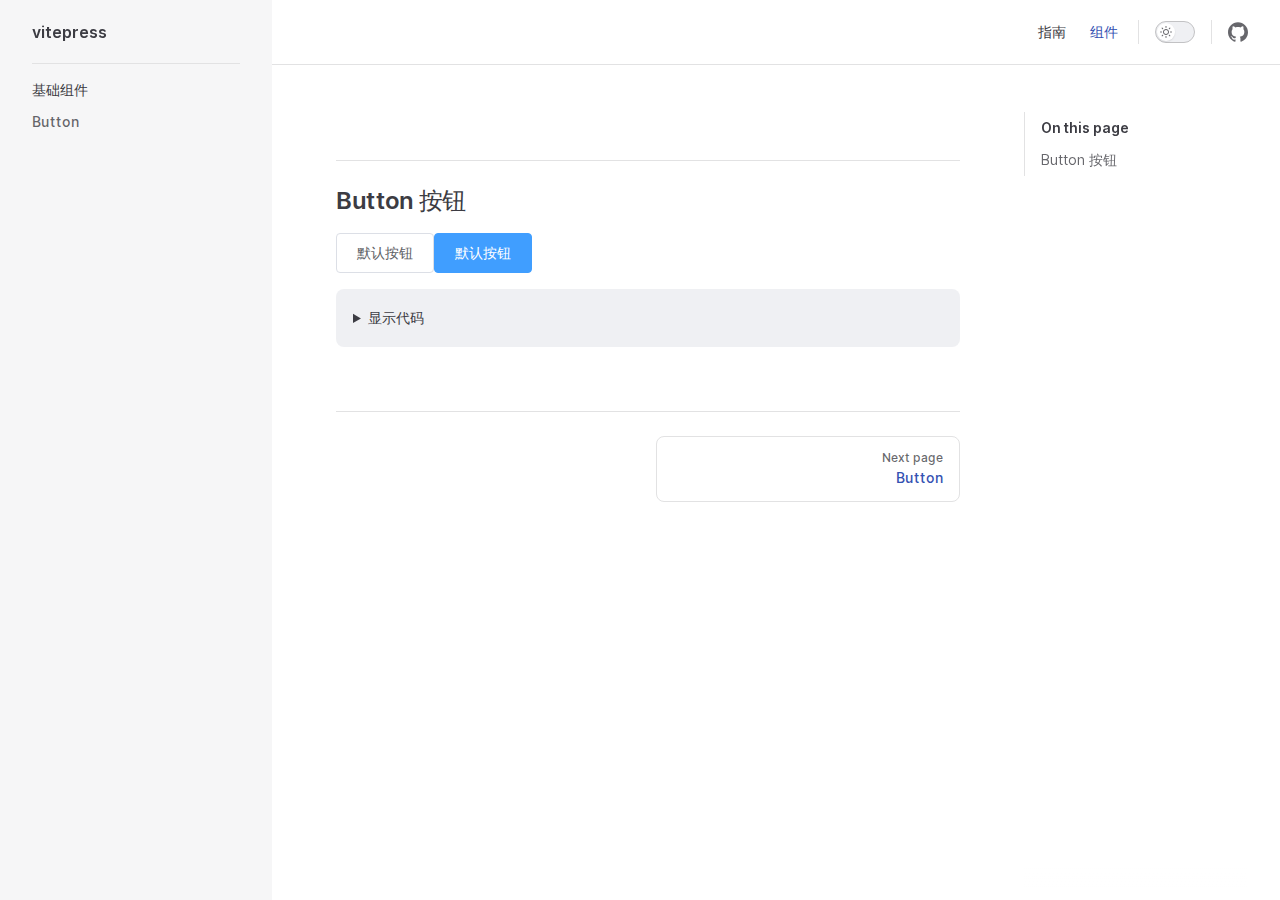
==== components/button/index.html @ d32d541c "初始化工程" ====
<!DOCTYPE html>
<html lang="en-US" dir="ltr">
  <head>
    <meta charset="utf-8">
    <meta name="viewport" content="width=device-width,initial-scale=1">
    <title>VitePress</title>
    <meta name="description" content="A VitePress site">
    <meta name="generator" content="VitePress v1.0.0-rc.42">
    <link rel="preload stylesheet" href="/assets/style.TShP7UyK.css" as="style">
    
    <script type="module" src="/assets/app.sW4BFrAu.js"></script>
    <link rel="preload" href="/assets/inter-roman-latin.bvIUbFQP.woff2" as="font" type="font/woff2" crossorigin="">
    <link rel="modulepreload" href="/assets/chunks/framework.AYoUz7dR.js">
    <link rel="modulepreload" href="/assets/chunks/theme.8_kTqy8x.js">
    <link rel="modulepreload" href="/assets/components_button_index.md.0gsEjsmf.lean.js">
    <script id="check-dark-mode">(()=>{const e=localStorage.getItem("vitepress-theme-appearance")||"auto",a=window.matchMedia("(prefers-color-scheme: dark)").matches;(!e||e==="auto"?a:e==="dark")&&document.documentElement.classList.add("dark")})();</script>
    <script id="check-mac-os">document.documentElement.classList.toggle("mac",/Mac|iPhone|iPod|iPad/i.test(navigator.platform));</script>
  </head>
  <body>
    <div id="app"><div class="Layout" data-v-c60c6cb7><!--[--><!--]--><!--[--><span tabindex="-1" data-v-a1bd3454></span><a href="#VPContent" class="VPSkipLink visually-hidden" data-v-a1bd3454> Skip to content </a><!--]--><!----><header class="VPNav" data-v-c60c6cb7 data-v-a2b8aba6><div class="VPNavBar has-sidebar" data-v-a2b8aba6 data-v-beb26075><div class="wrapper" data-v-beb26075><div class="container" data-v-beb26075><div class="title" data-v-beb26075><div class="VPNavBarTitle has-sidebar" data-v-beb26075 data-v-7fee1994><a class="title" href="/" data-v-7fee1994><!--[--><!--]--><!----><span data-v-7fee1994>vitepress</span><!--[--><!--]--></a></div></div><div class="content" data-v-beb26075><div class="content-body" data-v-beb26075><!--[--><!--]--><div class="VPNavBarSearch search" data-v-beb26075><!----></div><nav aria-labelledby="main-nav-aria-label" class="VPNavBarMenu menu" data-v-beb26075 data-v-49ac76d3><span id="main-nav-aria-label" class="visually-hidden" data-v-49ac76d3>Main Navigation</span><!--[--><!--[--><a class="VPLink link VPNavBarMenuLink" href="/guild/installation.html" tabindex="0" data-v-49ac76d3 data-v-70a557c5><!--[--><span data-v-70a557c5>指南</span><!--]--></a><!--]--><!--[--><a class="VPLink link VPNavBarMenuLink active" href="/components/button/" tabindex="0" data-v-49ac76d3 data-v-70a557c5><!--[--><span data-v-70a557c5>组件</span><!--]--></a><!--]--><!--]--></nav><!----><div class="VPNavBarAppearance appearance" data-v-beb26075 data-v-4ef8184c><button class="VPSwitch VPSwitchAppearance" type="button" role="switch" title="Switch to dark theme" aria-checked="false" data-v-4ef8184c data-v-4d7c93cc data-v-039737f6><span class="check" data-v-039737f6><span class="icon" data-v-039737f6><!--[--><svg xmlns="http://www.w3.org/2000/svg" aria-hidden="true" focusable="false" viewbox="0 0 24 24" class="sun" data-v-4d7c93cc><path d="M12,18c-3.3,0-6-2.7-6-6s2.7-6,6-6s6,2.7,6,6S15.3,18,12,18zM12,8c-2.2,0-4,1.8-4,4c0,2.2,1.8,4,4,4c2.2,0,4-1.8,4-4C16,9.8,14.2,8,12,8z"></path><path d="M12,4c-0.6,0-1-0.4-1-1V1c0-0.6,0.4-1,1-1s1,0.4,1,1v2C13,3.6,12.6,4,12,4z"></path><path d="M12,24c-0.6,0-1-0.4-1-1v-2c0-0.6,0.4-1,1-1s1,0.4,1,1v2C13,23.6,12.6,24,12,24z"></path><path d="M5.6,6.6c-0.3,0-0.5-0.1-0.7-0.3L3.5,4.9c-0.4-0.4-0.4-1,0-1.4s1-0.4,1.4,0l1.4,1.4c0.4,0.4,0.4,1,0,1.4C6.2,6.5,5.9,6.6,5.6,6.6z"></path><path d="M19.8,20.8c-0.3,0-0.5-0.1-0.7-0.3l-1.4-1.4c-0.4-0.4-0.4-1,0-1.4s1-0.4,1.4,0l1.4,1.4c0.4,0.4,0.4,1,0,1.4C20.3,20.7,20,20.8,19.8,20.8z"></path><path d="M3,13H1c-0.6,0-1-0.4-1-1s0.4-1,1-1h2c0.6,0,1,0.4,1,1S3.6,13,3,13z"></path><path d="M23,13h-2c-0.6,0-1-0.4-1-1s0.4-1,1-1h2c0.6,0,1,0.4,1,1S23.6,13,23,13z"></path><path d="M4.2,20.8c-0.3,0-0.5-0.1-0.7-0.3c-0.4-0.4-0.4-1,0-1.4l1.4-1.4c0.4-0.4,1-0.4,1.4,0s0.4,1,0,1.4l-1.4,1.4C4.7,20.7,4.5,20.8,4.2,20.8z"></path><path d="M18.4,6.6c-0.3,0-0.5-0.1-0.7-0.3c-0.4-0.4-0.4-1,0-1.4l1.4-1.4c0.4-0.4,1-0.4,1.4,0s0.4,1,0,1.4l-1.4,1.4C18.9,6.5,18.6,6.6,18.4,6.6z"></path></svg><svg xmlns="http://www.w3.org/2000/svg" aria-hidden="true" focusable="false" viewbox="0 0 24 24" class="moon" data-v-4d7c93cc><path d="M12.1,22c-0.3,0-0.6,0-0.9,0c-5.5-0.5-9.5-5.4-9-10.9c0.4-4.8,4.2-8.6,9-9c0.4,0,0.8,0.2,1,0.5c0.2,0.3,0.2,0.8-0.1,1.1c-2,2.7-1.4,6.4,1.3,8.4c2.1,1.6,5,1.6,7.1,0c0.3-0.2,0.7-0.3,1.1-0.1c0.3,0.2,0.5,0.6,0.5,1c-0.2,2.7-1.5,5.1-3.6,6.8C16.6,21.2,14.4,22,12.1,22zM9.3,4.4c-2.9,1-5,3.6-5.2,6.8c-0.4,4.4,2.8,8.3,7.2,8.7c2.1,0.2,4.2-0.4,5.8-1.8c1.1-0.9,1.9-2.1,2.4-3.4c-2.5,0.9-5.3,0.5-7.5-1.1C9.2,11.4,8.1,7.7,9.3,4.4z"></path></svg><!--]--></span></span></button></div><div class="VPSocialLinks VPNavBarSocialLinks social-links" data-v-beb26075 data-v-11dc591d data-v-7594faea><!--[--><a class="VPSocialLink no-icon" href="https://gitee.com/hjdbenny/hz-lib.git" aria-label="github" target="_blank" rel="noopener" data-v-7594faea data-v-3113ad3c><svg role="img" viewBox="0 0 24 24" xmlns="http://www.w3.org/2000/svg"><title>GitHub</title><path d="M12 .297c-6.63 0-12 5.373-12 12 0 5.303 3.438 9.8 8.205 11.385.6.113.82-.258.82-.577 0-.285-.01-1.04-.015-2.04-3.338.724-4.042-1.61-4.042-1.61C4.422 18.07 3.633 17.7 3.633 17.7c-1.087-.744.084-.729.084-.729 1.205.084 1.838 1.236 1.838 1.236 1.07 1.835 2.809 1.305 3.495.998.108-.776.417-1.305.76-1.605-2.665-.3-5.466-1.332-5.466-5.93 0-1.31.465-2.38 1.235-3.22-.135-.303-.54-1.523.105-3.176 0 0 1.005-.322 3.3 1.23.96-.267 1.98-.399 3-.405 1.02.006 2.04.138 3 .405 2.28-1.552 3.285-1.23 3.285-1.23.645 1.653.24 2.873.12 3.176.765.84 1.23 1.91 1.23 3.22 0 4.61-2.805 5.625-5.475 5.92.42.36.81 1.096.81 2.22 0 1.606-.015 2.896-.015 3.286 0 .315.21.69.825.57C20.565 22.092 24 17.592 24 12.297c0-6.627-5.373-12-12-12"/></svg></a><!--]--></div><div class="VPFlyout VPNavBarExtra extra" data-v-beb26075 data-v-cb68e0bb data-v-d5363515><button type="button" class="button" aria-haspopup="true" aria-expanded="false" aria-label="extra navigation" data-v-d5363515><svg xmlns="http://www.w3.org/2000/svg" aria-hidden="true" focusable="false" viewbox="0 0 24 24" class="icon" data-v-d5363515><circle cx="12" cy="12" r="2"></circle><circle cx="19" cy="12" r="2"></circle><circle cx="5" cy="12" r="2"></circle></svg></button><div class="menu" data-v-d5363515><div class="VPMenu" data-v-d5363515 data-v-b0a82362><!----><!--[--><!--[--><!----><div class="group" data-v-cb68e0bb><div class="item appearance" data-v-cb68e0bb><p class="label" data-v-cb68e0bb>Appearance</p><div class="appearance-action" data-v-cb68e0bb><button class="VPSwitch VPSwitchAppearance" type="button" role="switch" title="Switch to dark theme" aria-checked="false" data-v-cb68e0bb data-v-4d7c93cc data-v-039737f6><span class="check" data-v-039737f6><span class="icon" data-v-039737f6><!--[--><svg xmlns="http://www.w3.org/2000/svg" aria-hidden="true" focusable="false" viewbox="0 0 24 24" class="sun" data-v-4d7c93cc><path d="M12,18c-3.3,0-6-2.7-6-6s2.7-6,6-6s6,2.7,6,6S15.3,18,12,18zM12,8c-2.2,0-4,1.8-4,4c0,2.2,1.8,4,4,4c2.2,0,4-1.8,4-4C16,9.8,14.2,8,12,8z"></path><path d="M12,4c-0.6,0-1-0.4-1-1V1c0-0.6,0.4-1,1-1s1,0.4,1,1v2C13,3.6,12.6,4,12,4z"></path><path d="M12,24c-0.6,0-1-0.4-1-1v-2c0-0.6,0.4-1,1-1s1,0.4,1,1v2C13,23.6,12.6,24,12,24z"></path><path d="M5.6,6.6c-0.3,0-0.5-0.1-0.7-0.3L3.5,4.9c-0.4-0.4-0.4-1,0-1.4s1-0.4,1.4,0l1.4,1.4c0.4,0.4,0.4,1,0,1.4C6.2,6.5,5.9,6.6,5.6,6.6z"></path><path d="M19.8,20.8c-0.3,0-0.5-0.1-0.7-0.3l-1.4-1.4c-0.4-0.4-0.4-1,0-1.4s1-0.4,1.4,0l1.4,1.4c0.4,0.4,0.4,1,0,1.4C20.3,20.7,20,20.8,19.8,20.8z"></path><path d="M3,13H1c-0.6,0-1-0.4-1-1s0.4-1,1-1h2c0.6,0,1,0.4,1,1S3.6,13,3,13z"></path><path d="M23,13h-2c-0.6,0-1-0.4-1-1s0.4-1,1-1h2c0.6,0,1,0.4,1,1S23.6,13,23,13z"></path><path d="M4.2,20.8c-0.3,0-0.5-0.1-0.7-0.3c-0.4-0.4-0.4-1,0-1.4l1.4-1.4c0.4-0.4,1-0.4,1.4,0s0.4,1,0,1.4l-1.4,1.4C4.7,20.7,4.5,20.8,4.2,20.8z"></path><path d="M18.4,6.6c-0.3,0-0.5-0.1-0.7-0.3c-0.4-0.4-0.4-1,0-1.4l1.4-1.4c0.4-0.4,1-0.4,1.4,0s0.4,1,0,1.4l-1.4,1.4C18.9,6.5,18.6,6.6,18.4,6.6z"></path></svg><svg xmlns="http://www.w3.org/2000/svg" aria-hidden="true" focusable="false" viewbox="0 0 24 24" class="moon" data-v-4d7c93cc><path d="M12.1,22c-0.3,0-0.6,0-0.9,0c-5.5-0.5-9.5-5.4-9-10.9c0.4-4.8,4.2-8.6,9-9c0.4,0,0.8,0.2,1,0.5c0.2,0.3,0.2,0.8-0.1,1.1c-2,2.7-1.4,6.4,1.3,8.4c2.1,1.6,5,1.6,7.1,0c0.3-0.2,0.7-0.3,1.1-0.1c0.3,0.2,0.5,0.6,0.5,1c-0.2,2.7-1.5,5.1-3.6,6.8C16.6,21.2,14.4,22,12.1,22zM9.3,4.4c-2.9,1-5,3.6-5.2,6.8c-0.4,4.4,2.8,8.3,7.2,8.7c2.1,0.2,4.2-0.4,5.8-1.8c1.1-0.9,1.9-2.1,2.4-3.4c-2.5,0.9-5.3,0.5-7.5-1.1C9.2,11.4,8.1,7.7,9.3,4.4z"></path></svg><!--]--></span></span></button></div></div></div><div class="group" data-v-cb68e0bb><div class="item social-links" data-v-cb68e0bb><div class="VPSocialLinks social-links-list" data-v-cb68e0bb data-v-7594faea><!--[--><a class="VPSocialLink no-icon" href="https://gitee.com/hjdbenny/hz-lib.git" aria-label="github" target="_blank" rel="noopener" data-v-7594faea data-v-3113ad3c><svg role="img" viewBox="0 0 24 24" xmlns="http://www.w3.org/2000/svg"><title>GitHub</title><path d="M12 .297c-6.63 0-12 5.373-12 12 0 5.303 3.438 9.8 8.205 11.385.6.113.82-.258.82-.577 0-.285-.01-1.04-.015-2.04-3.338.724-4.042-1.61-4.042-1.61C4.422 18.07 3.633 17.7 3.633 17.7c-1.087-.744.084-.729.084-.729 1.205.084 1.838 1.236 1.838 1.236 1.07 1.835 2.809 1.305 3.495.998.108-.776.417-1.305.76-1.605-2.665-.3-5.466-1.332-5.466-5.93 0-1.31.465-2.38 1.235-3.22-.135-.303-.54-1.523.105-3.176 0 0 1.005-.322 3.3 1.23.96-.267 1.98-.399 3-.405 1.02.006 2.04.138 3 .405 2.28-1.552 3.285-1.23 3.285-1.23.645 1.653.24 2.873.12 3.176.765.84 1.23 1.91 1.23 3.22 0 4.61-2.805 5.625-5.475 5.92.42.36.81 1.096.81 2.22 0 1.606-.015 2.896-.015 3.286 0 .315.21.69.825.57C20.565 22.092 24 17.592 24 12.297c0-6.627-5.373-12-12-12"/></svg></a><!--]--></div></div></div><!--]--><!--]--></div></div></div><!--[--><!--]--><button type="button" class="VPNavBarHamburger hamburger" aria-label="mobile navigation" aria-expanded="false" aria-controls="VPNavScreen" data-v-beb26075 data-v-012faded><span class="container" data-v-012faded><span class="top" data-v-012faded></span><span class="middle" data-v-012faded></span><span class="bottom" data-v-012faded></span></span></button></div></div></div></div><div class="divider" data-v-beb26075><div class="divider-line" data-v-beb26075></div></div></div><!----></header><div class="VPLocalNav has-sidebar empty" data-v-c60c6cb7 data-v-557aafae><div class="container" data-v-557aafae><button class="menu" aria-expanded="false" aria-controls="VPSidebarNav" data-v-557aafae><svg xmlns="http://www.w3.org/2000/svg" aria-hidden="true" focusable="false" viewbox="0 0 24 24" class="menu-icon" data-v-557aafae><path d="M17,11H3c-0.6,0-1-0.4-1-1s0.4-1,1-1h14c0.6,0,1,0.4,1,1S17.6,11,17,11z"></path><path d="M21,7H3C2.4,7,2,6.6,2,6s0.4-1,1-1h18c0.6,0,1,0.4,1,1S21.6,7,21,7z"></path><path d="M21,15H3c-0.6,0-1-0.4-1-1s0.4-1,1-1h18c0.6,0,1,0.4,1,1S21.6,15,21,15z"></path><path d="M17,19H3c-0.6,0-1-0.4-1-1s0.4-1,1-1h14c0.6,0,1,0.4,1,1S17.6,19,17,19z"></path></svg><span class="menu-text" data-v-557aafae>Menu</span></button><div class="VPLocalNavOutlineDropdown" style="--vp-vh:0px;" data-v-557aafae data-v-7585973d><button data-v-7585973d>Return to top</button><!----></div></div></div><aside class="VPSidebar" data-v-c60c6cb7 data-v-3a4a4097><div class="curtain" data-v-3a4a4097></div><nav class="nav" id="VPSidebarNav" aria-labelledby="sidebar-aria-label" tabindex="-1" data-v-3a4a4097><span class="visually-hidden" id="sidebar-aria-label" data-v-3a4a4097> Sidebar Navigation </span><!--[--><!--]--><!--[--><div class="group" data-v-3a4a4097><section class="VPSidebarItem level-0" data-v-3a4a4097 data-v-6fce1d06><div class="item" role="button" tabindex="0" data-v-6fce1d06><div class="indicator" data-v-6fce1d06></div><h2 class="text" data-v-6fce1d06>基础组件</h2><!----></div><div class="items" data-v-6fce1d06><!--[--><div class="VPSidebarItem level-1 is-link" data-v-6fce1d06 data-v-6fce1d06><div class="item" data-v-6fce1d06><div class="indicator" data-v-6fce1d06></div><a class="VPLink link link" href="/components/button.html" data-v-6fce1d06><!--[--><p class="text" data-v-6fce1d06>Button</p><!--]--></a><!----></div><!----></div><!--]--></div></section></div><!--]--><!--[--><!--]--></nav></aside><div class="VPContent has-sidebar" id="VPContent" data-v-c60c6cb7 data-v-13c8e642><div class="VPDoc has-sidebar has-aside" data-v-13c8e642 data-v-a1305dea><!--[--><!--]--><div class="container" data-v-a1305dea><div class="aside" data-v-a1305dea><div class="aside-curtain" data-v-a1305dea></div><div class="aside-container" data-v-a1305dea><div class="aside-content" data-v-a1305dea><div class="VPDocAside" data-v-a1305dea data-v-c35c66ef><!--[--><!--]--><!--[--><!--]--><div class="VPDocAsideOutline" role="navigation" data-v-c35c66ef data-v-d1f2bce2><div class="content" data-v-d1f2bce2><div class="outline-marker" data-v-d1f2bce2></div><div class="outline-title" role="heading" aria-level="2" data-v-d1f2bce2>On this page</div><nav aria-labelledby="doc-outline-aria-label" data-v-d1f2bce2><span class="visually-hidden" id="doc-outline-aria-label" data-v-d1f2bce2> Table of Contents for current page </span><ul class="VPDocOutlineItem root" data-v-d1f2bce2 data-v-bd7855d1><!--[--><!--]--></ul></nav></div></div><!--[--><!--]--><div class="spacer" data-v-c35c66ef></div><!--[--><!--]--><!----><!--[--><!--]--><!--[--><!--]--></div></div></div></div><div class="content" data-v-a1305dea><div class="content-container" data-v-a1305dea><!--[--><!--]--><main class="main" data-v-a1305dea><div style="position:relative;" class="vp-doc _components_button_" data-v-a1305dea><div><h2 id="button-按钮" tabindex="-1">Button 按钮 <a class="header-anchor" href="#button-按钮" aria-label="Permalink to &quot;Button 按钮&quot;">​</a></h2><button class="hz-button"><!--[-->默认按钮<!--]--></button><button class="hz-button hz-button--primary"><!--[-->默认按钮<!--]--></button><details class="details custom-block"><summary>显示代码</summary><div class="language-html vp-adaptive-theme"><button title="Copy Code" class="copy"></button><span class="lang">html</span><pre class="shiki shiki-themes github-light github-dark vp-code"><code><span class="line"><span style="--shiki-light:#24292E;--shiki-dark:#E1E4E8;">&lt;</span><span style="--shiki-light:#22863A;--shiki-dark:#85E89D;">hz-button</span><span style="--shiki-light:#24292E;--shiki-dark:#E1E4E8;">&gt;默认按钮&lt;/</span><span style="--shiki-light:#22863A;--shiki-dark:#85E89D;">hz-button</span><span style="--shiki-light:#24292E;--shiki-dark:#E1E4E8;">&gt;</span></span>
<span class="line"><span style="--shiki-light:#24292E;--shiki-dark:#E1E4E8;">&lt;</span><span style="--shiki-light:#22863A;--shiki-dark:#85E89D;">hz-button</span><span style="--shiki-light:#6F42C1;--shiki-dark:#B392F0;"> type</span><span style="--shiki-light:#24292E;--shiki-dark:#E1E4E8;">=</span><span style="--shiki-light:#032F62;--shiki-dark:#9ECBFF;">&quot;primary&quot;</span><span style="--shiki-light:#24292E;--shiki-dark:#E1E4E8;">&gt;默认按钮&lt;/</span><span style="--shiki-light:#22863A;--shiki-dark:#85E89D;">hz-button</span><span style="--shiki-light:#24292E;--shiki-dark:#E1E4E8;">&gt;</span></span></code></pre></div></details></div></div></main><footer class="VPDocFooter" data-v-a1305dea data-v-c83252ed><!--[--><!--]--><!----><nav class="prev-next" data-v-c83252ed><div class="pager" data-v-c83252ed><!----></div><div class="pager" data-v-c83252ed><a class="VPLink link pager-link next" href="/components/button.html" data-v-c83252ed><!--[--><span class="desc" data-v-c83252ed>Next page</span><span class="title" data-v-c83252ed>Button</span><!--]--></a></div></nav></footer><!--[--><!--]--></div></div></div><!--[--><!--]--></div></div><!----><!--[--><!--]--></div></div>
    <script>window.__VP_HASH_MAP__=JSON.parse("{\"guild_quickstart.md\":\"tSwG9HZ1\",\"index.md\":\"FrFrY6gY\",\"components_button_index.md\":\"0gsEjsmf\",\"guild_installation.md\":\"xOzRXW0B\"}");window.__VP_SITE_DATA__=JSON.parse("{\"lang\":\"en-US\",\"dir\":\"ltr\",\"title\":\"VitePress\",\"description\":\"A VitePress site\",\"base\":\"/\",\"head\":[],\"router\":{\"prefetchLinks\":true},\"appearance\":true,\"themeConfig\":{\"siteTitle\":\"vitepress\",\"nav\":[{\"text\":\"指南\",\"link\":\"/guild/installation\"},{\"text\":\"组件\",\"link\":\"/components/button/\"}],\"socialLinks\":[{\"icon\":\"github\",\"link\":\"https://gitee.com/hjdbenny/hz-lib.git\"}],\"sidebar\":{\"/guild/\":[{\"text\":\"基础\",\"items\":[{\"text\":\"安装\",\"link\":\"/guild/installation\"},{\"text\":\"快速开始\",\"link\":\"/guild/quickstart\"}]}],\"/components/\":[{\"text\":\"基础组件\",\"items\":[{\"text\":\"Button\",\"link\":\"/components/button\"}]}]}},\"locales\":{},\"scrollOffset\":134,\"cleanUrls\":false}");</script>
    
  </body>
</html>
---- assets/style.TShP7UyK.css ----
@font-face{font-family:Inter var;font-weight:100 900;font-display:swap;font-style:normal;font-named-instance:"Regular";src:url(/assets/inter-roman-cyrillic.jIZ9REo5.woff2) format("woff2");unicode-range:U+0301,U+0400-045F,U+0490-0491,U+04B0-04B1,U+2116}@font-face{font-family:Inter var;font-weight:100 900;font-display:swap;font-style:normal;font-named-instance:"Regular";src:url(/assets/inter-roman-cyrillic-ext.8T9wMG5w.woff2) format("woff2");unicode-range:U+0460-052F,U+1C80-1C88,U+20B4,U+2DE0-2DFF,U+A640-A69F,U+FE2E-FE2F}@font-face{font-family:Inter var;font-weight:100 900;font-display:swap;font-style:normal;font-named-instance:"Regular";src:url(/assets/inter-roman-greek.Cb5wWeGA.woff2) format("woff2");unicode-range:U+0370-03FF}@font-face{font-family:Inter var;font-weight:100 900;font-display:swap;font-style:normal;font-named-instance:"Regular";src:url(/assets/inter-roman-greek-ext.9JiNzaSO.woff2) format("woff2");unicode-range:U+1F00-1FFF}@font-face{font-family:Inter var;font-weight:100 900;font-display:swap;font-style:normal;font-named-instance:"Regular";src:url(/assets/inter-roman-latin.bvIUbFQP.woff2) format("woff2");unicode-range:U+0000-00FF,U+0131,U+0152-0153,U+02BB-02BC,U+02C6,U+02DA,U+02DC,U+2000-206F,U+2074,U+20AC,U+2122,U+2191,U+2193,U+2212,U+2215,U+FEFF,U+FFFD}@font-face{font-family:Inter var;font-weight:100 900;font-display:swap;font-style:normal;font-named-instance:"Regular";src:url(/assets/inter-roman-latin-ext.GZWE-KO4.woff2) format("woff2");unicode-range:U+0100-024F,U+0259,U+1E00-1EFF,U+2020,U+20A0-20AB,U+20AD-20CF,U+2113,U+2C60-2C7F,U+A720-A7FF}@font-face{font-family:Inter var;font-weight:100 900;font-display:swap;font-style:normal;font-named-instance:"Regular";src:url(/assets/inter-roman-vietnamese.paY3CzEB.woff2) format("woff2");unicode-range:U+0102-0103,U+0110-0111,U+0128-0129,U+0168-0169,U+01A0-01A1,U+01AF-01B0,U+1EA0-1EF9,U+20AB}@font-face{font-family:Inter var;font-weight:100 900;font-display:swap;font-style:italic;font-named-instance:"Italic";src:url(/assets/inter-italic-cyrillic.-nLMcIwj.woff2) format("woff2");unicode-range:U+0301,U+0400-045F,U+0490-0491,U+04B0-04B1,U+2116}@font-face{font-family:Inter var;font-weight:100 900;font-display:swap;font-style:italic;font-named-instance:"Italic";src:url(/assets/inter-italic-cyrillic-ext.OVycGSDq.woff2) format("woff2");unicode-range:U+0460-052F,U+1C80-1C88,U+20B4,U+2DE0-2DFF,U+A640-A69F,U+FE2E-FE2F}@font-face{font-family:Inter var;font-weight:100 900;font-display:swap;font-style:italic;font-named-instance:"Italic";src:url(/assets/inter-italic-greek.PSfer2Kc.woff2) format("woff2");unicode-range:U+0370-03FF}@font-face{font-family:Inter var;font-weight:100 900;font-display:swap;font-style:italic;font-named-instance:"Italic";src:url(/assets/inter-italic-greek-ext.hznxWNZO.woff2) format("woff2");unicode-range:U+1F00-1FFF}@font-face{font-family:Inter var;font-weight:100 900;font-display:swap;font-style:italic;font-named-instance:"Italic";src:url(/assets/inter-italic-latin.27E69YJn.woff2) format("woff2");unicode-range:U+0000-00FF,U+0131,U+0152-0153,U+02BB-02BC,U+02C6,U+02DA,U+02DC,U+2000-206F,U+2074,U+20AC,U+2122,U+2191,U+2193,U+2212,U+2215,U+FEFF,U+FFFD}@font-face{font-family:Inter var;font-weight:100 900;font-display:swap;font-style:italic;font-named-instance:"Italic";src:url(/assets/inter-italic-latin-ext.RnFly65-.woff2) format("woff2");unicode-range:U+0100-024F,U+0259,U+1E00-1EFF,U+2020,U+20A0-20AB,U+20AD-20CF,U+2113,U+2C60-2C7F,U+A720-A7FF}@font-face{font-family:Inter var;font-weight:100 900;font-display:swap;font-style:italic;font-named-instance:"Italic";src:url(/assets/inter-italic-vietnamese.xzQHe1q1.woff2) format("woff2");unicode-range:U+0102-0103,U+0110-0111,U+0128-0129,U+0168-0169,U+01A0-01A1,U+01AF-01B0,U+1EA0-1EF9,U+20AB}@font-face{font-family:Chinese Quotes;src:local("PingFang SC Regular"),local("PingFang SC"),local("SimHei"),local("Source Han Sans SC");unicode-range:U+2018,U+2019,U+201C,U+201D}:root{--vp-c-white: #ffffff;--vp-c-black: #000000;--vp-c-neutral: var(--vp-c-black);--vp-c-neutral-inverse: var(--vp-c-white)}.dark{--vp-c-neutral: var(--vp-c-white);--vp-c-neutral-inverse: var(--vp-c-black)}:root{--vp-c-gray-1: #dddde3;--vp-c-gray-2: #e4e4e9;--vp-c-gray-3: #ebebef;--vp-c-gray-soft: rgba(142, 150, 170, .14);--vp-c-indigo-1: #3451b2;--vp-c-indigo-2: #3a5ccc;--vp-c-indigo-3: #5672cd;--vp-c-indigo-soft: rgba(100, 108, 255, .14);--vp-c-purple-1: #6f42c1;--vp-c-purple-2: #7e4cc9;--vp-c-purple-3: #8e5cd9;--vp-c-purple-soft: rgba(159, 122, 234, .14);--vp-c-green-1: #18794e;--vp-c-green-2: #299764;--vp-c-green-3: #30a46c;--vp-c-green-soft: rgba(16, 185, 129, .14);--vp-c-yellow-1: #915930;--vp-c-yellow-2: #946300;--vp-c-yellow-3: #9f6a00;--vp-c-yellow-soft: rgba(234, 179, 8, .14);--vp-c-red-1: #b8272c;--vp-c-red-2: #d5393e;--vp-c-red-3: #e0575b;--vp-c-red-soft: rgba(244, 63, 94, .14);--vp-c-sponsor: #db2777}.dark{--vp-c-gray-1: #515c67;--vp-c-gray-2: #414853;--vp-c-gray-3: #32363f;--vp-c-gray-soft: rgba(101, 117, 133, .16);--vp-c-indigo-1: #a8b1ff;--vp-c-indigo-2: #5c73e7;--vp-c-indigo-3: #3e63dd;--vp-c-indigo-soft: rgba(100, 108, 255, .16);--vp-c-purple-1: #c8abfa;--vp-c-purple-2: #a879e6;--vp-c-purple-3: #8e5cd9;--vp-c-purple-soft: rgba(159, 122, 234, .16);--vp-c-green-1: #3dd68c;--vp-c-green-2: #30a46c;--vp-c-green-3: #298459;--vp-c-green-soft: rgba(16, 185, 129, .16);--vp-c-yellow-1: #f9b44e;--vp-c-yellow-2: #da8b17;--vp-c-yellow-3: #a46a0a;--vp-c-yellow-soft: rgba(234, 179, 8, .16);--vp-c-red-1: #f66f81;--vp-c-red-2: #f14158;--vp-c-red-3: #b62a3c;--vp-c-red-soft: rgba(244, 63, 94, .16)}:root{--vp-c-bg: #ffffff;--vp-c-bg-alt: #f6f6f7;--vp-c-bg-elv: #ffffff;--vp-c-bg-soft: #f6f6f7}.dark{--vp-c-bg: #1b1b1f;--vp-c-bg-alt: #161618;--vp-c-bg-elv: #202127;--vp-c-bg-soft: #202127}:root{--vp-c-border: #c2c2c4;--vp-c-divider: #e2e2e3;--vp-c-gutter: #e2e2e3}.dark{--vp-c-border: #3c3f44;--vp-c-divider: #2e2e32;--vp-c-gutter: #000000}:root{--vp-c-text-1: rgba(60, 60, 67);--vp-c-text-2: rgba(60, 60, 67, .78);--vp-c-text-3: rgba(60, 60, 67, .56)}.dark{--vp-c-text-1: rgba(255, 255, 245, .86);--vp-c-text-2: rgba(235, 235, 245, .6);--vp-c-text-3: rgba(235, 235, 245, .38)}:root{--vp-c-default-1: var(--vp-c-gray-1);--vp-c-default-2: var(--vp-c-gray-2);--vp-c-default-3: var(--vp-c-gray-3);--vp-c-default-soft: var(--vp-c-gray-soft);--vp-c-brand-1: var(--vp-c-indigo-1);--vp-c-brand-2: var(--vp-c-indigo-2);--vp-c-brand-3: var(--vp-c-indigo-3);--vp-c-brand-soft: var(--vp-c-indigo-soft);--vp-c-brand: var(--vp-c-brand-1);--vp-c-tip-1: var(--vp-c-brand-1);--vp-c-tip-2: var(--vp-c-brand-2);--vp-c-tip-3: var(--vp-c-brand-3);--vp-c-tip-soft: var(--vp-c-brand-soft);--vp-c-note-1: var(--vp-c-brand-1);--vp-c-note-2: var(--vp-c-brand-2);--vp-c-note-3: var(--vp-c-brand-3);--vp-c-note-soft: var(--vp-c-brand-soft);--vp-c-success-1: var(--vp-c-green-1);--vp-c-success-2: var(--vp-c-green-2);--vp-c-success-3: var(--vp-c-green-3);--vp-c-success-soft: var(--vp-c-green-soft);--vp-c-important-1: var(--vp-c-purple-1);--vp-c-important-2: var(--vp-c-purple-2);--vp-c-important-3: var(--vp-c-purple-3);--vp-c-important-soft: var(--vp-c-purple-soft);--vp-c-warning-1: var(--vp-c-yellow-1);--vp-c-warning-2: var(--vp-c-yellow-2);--vp-c-warning-3: var(--vp-c-yellow-3);--vp-c-warning-soft: var(--vp-c-yellow-soft);--vp-c-danger-1: var(--vp-c-red-1);--vp-c-danger-2: var(--vp-c-red-2);--vp-c-danger-3: var(--vp-c-red-3);--vp-c-danger-soft: var(--vp-c-red-soft);--vp-c-caution-1: var(--vp-c-red-1);--vp-c-caution-2: var(--vp-c-red-2);--vp-c-caution-3: var(--vp-c-red-3);--vp-c-caution-soft: var(--vp-c-red-soft)}:root{--vp-font-family-base: "Chinese Quotes", "Inter var", "Inter", ui-sans-serif, system-ui, -apple-system, BlinkMacSystemFont, "Segoe UI", Roboto, "Helvetica Neue", Helvetica, Arial, "Noto Sans", sans-serif, "Apple Color Emoji", "Segoe UI Emoji", "Segoe UI Symbol", "Noto Color Emoji";--vp-font-family-mono: ui-monospace, SFMono-Regular, "SF Mono", Menlo, Monaco, Consolas, "Liberation Mono", "Courier New", monospace}:root{--vp-shadow-1: 0 1px 2px rgba(0, 0, 0, .04), 0 1px 2px rgba(0, 0, 0, .06);--vp-shadow-2: 0 3px 12px rgba(0, 0, 0, .07), 0 1px 4px rgba(0, 0, 0, .07);--vp-shadow-3: 0 12px 32px rgba(0, 0, 0, .1), 0 2px 6px rgba(0, 0, 0, .08);--vp-shadow-4: 0 14px 44px rgba(0, 0, 0, .12), 0 3px 9px rgba(0, 0, 0, .12);--vp-shadow-5: 0 18px 56px rgba(0, 0, 0, .16), 0 4px 12px rgba(0, 0, 0, .16)}:root{--vp-z-index-footer: 10;--vp-z-index-local-nav: 20;--vp-z-index-nav: 30;--vp-z-index-layout-top: 40;--vp-z-index-backdrop: 50;--vp-z-index-sidebar: 60}@media (min-width: 960px){:root{--vp-z-index-sidebar: 25}}:root{--vp-icon-copy: url("data:image/svg+xml,%3Csvg xmlns='http://www.w3.org/2000/svg' fill='none' height='20' width='20' stroke='rgba(128,128,128,1)' stroke-width='2' viewBox='0 0 24 24'%3E%3Cpath stroke-linecap='round' stroke-linejoin='round' d='M9 5H7a2 2 0 0 0-2 2v12a2 2 0 0 0 2 2h10a2 2 0 0 0 2-2V7a2 2 0 0 0-2-2h-2M9 5a2 2 0 0 0 2 2h2a2 2 0 0 0 2-2M9 5a2 2 0 0 1 2-2h2a2 2 0 0 1 2 2'/%3E%3C/svg%3E");--vp-icon-copied: url("data:image/svg+xml,%3Csvg xmlns='http://www.w3.org/2000/svg' fill='none' height='20' width='20' stroke='rgba(128,128,128,1)' stroke-width='2' viewBox='0 0 24 24'%3E%3Cpath stroke-linecap='round' stroke-linejoin='round' d='M9 5H7a2 2 0 0 0-2 2v12a2 2 0 0 0 2 2h10a2 2 0 0 0 2-2V7a2 2 0 0 0-2-2h-2M9 5a2 2 0 0 0 2 2h2a2 2 0 0 0 2-2M9 5a2 2 0 0 1 2-2h2a2 2 0 0 1 2 2m-6 9 2 2 4-4'/%3E%3C/svg%3E")}:root{--vp-layout-max-width: 1440px}:root{--vp-header-anchor-symbol: "#"}:root{--vp-code-line-height: 1.7;--vp-code-font-size: .875em;--vp-code-color: var(--vp-c-brand-1);--vp-code-link-color: var(--vp-c-brand-1);--vp-code-link-hover-color: var(--vp-c-brand-2);--vp-code-bg: var(--vp-c-default-soft);--vp-code-block-color: var(--vp-c-text-2);--vp-code-block-bg: var(--vp-c-bg-alt);--vp-code-block-divider-color: var(--vp-c-gutter);--vp-code-lang-color: var(--vp-c-text-3);--vp-code-line-highlight-color: var(--vp-c-default-soft);--vp-code-line-number-color: var(--vp-c-text-3);--vp-code-line-diff-add-color: var(--vp-c-success-soft);--vp-code-line-diff-add-symbol-color: var(--vp-c-success-1);--vp-code-line-diff-remove-color: var(--vp-c-danger-soft);--vp-code-line-diff-remove-symbol-color: var(--vp-c-danger-1);--vp-code-line-warning-color: var(--vp-c-warning-soft);--vp-code-line-error-color: var(--vp-c-danger-soft);--vp-code-copy-code-border-color: var(--vp-c-divider);--vp-code-copy-code-bg: var(--vp-c-bg-soft);--vp-code-copy-code-hover-border-color: var(--vp-c-divider);--vp-code-copy-code-hover-bg: var(--vp-c-bg);--vp-code-copy-code-active-text: var(--vp-c-text-2);--vp-code-copy-copied-text-content: "Copied";--vp-code-tab-divider: var(--vp-code-block-divider-color);--vp-code-tab-text-color: var(--vp-c-text-2);--vp-code-tab-bg: var(--vp-code-block-bg);--vp-code-tab-hover-text-color: var(--vp-c-text-1);--vp-code-tab-active-text-color: var(--vp-c-text-1);--vp-code-tab-active-bar-color: var(--vp-c-brand-1)}:root{--vp-button-brand-border: transparent;--vp-button-brand-text: var(--vp-c-white);--vp-button-brand-bg: var(--vp-c-brand-3);--vp-button-brand-hover-border: transparent;--vp-button-brand-hover-text: var(--vp-c-white);--vp-button-brand-hover-bg: var(--vp-c-brand-2);--vp-button-brand-active-border: transparent;--vp-button-brand-active-text: var(--vp-c-white);--vp-button-brand-active-bg: var(--vp-c-brand-1);--vp-button-alt-border: transparent;--vp-button-alt-text: var(--vp-c-text-1);--vp-button-alt-bg: var(--vp-c-default-3);--vp-button-alt-hover-border: transparent;--vp-button-alt-hover-text: var(--vp-c-text-1);--vp-button-alt-hover-bg: var(--vp-c-default-2);--vp-button-alt-active-border: transparent;--vp-button-alt-active-text: var(--vp-c-text-1);--vp-button-alt-active-bg: var(--vp-c-default-1);--vp-button-sponsor-border: var(--vp-c-text-2);--vp-button-sponsor-text: var(--vp-c-text-2);--vp-button-sponsor-bg: transparent;--vp-button-sponsor-hover-border: var(--vp-c-sponsor);--vp-button-sponsor-hover-text: var(--vp-c-sponsor);--vp-button-sponsor-hover-bg: transparent;--vp-button-sponsor-active-border: var(--vp-c-sponsor);--vp-button-sponsor-active-text: var(--vp-c-sponsor);--vp-button-sponsor-active-bg: transparent}:root{--vp-custom-block-font-size: 14px;--vp-custom-block-code-font-size: 13px;--vp-custom-block-info-border: transparent;--vp-custom-block-info-text: var(--vp-c-text-1);--vp-custom-block-info-bg: var(--vp-c-default-soft);--vp-custom-block-info-code-bg: var(--vp-c-default-soft);--vp-custom-block-note-border: transparent;--vp-custom-block-note-text: var(--vp-c-text-1);--vp-custom-block-note-bg: var(--vp-c-default-soft);--vp-custom-block-note-code-bg: var(--vp-c-default-soft);--vp-custom-block-tip-border: transparent;--vp-custom-block-tip-text: var(--vp-c-text-1);--vp-custom-block-tip-bg: var(--vp-c-tip-soft);--vp-custom-block-tip-code-bg: var(--vp-c-tip-soft);--vp-custom-block-important-border: transparent;--vp-custom-block-important-text: var(--vp-c-text-1);--vp-custom-block-important-bg: var(--vp-c-important-soft);--vp-custom-block-important-code-bg: var(--vp-c-important-soft);--vp-custom-block-warning-border: transparent;--vp-custom-block-warning-text: var(--vp-c-text-1);--vp-custom-block-warning-bg: var(--vp-c-warning-soft);--vp-custom-block-warning-code-bg: var(--vp-c-warning-soft);--vp-custom-block-danger-border: transparent;--vp-custom-block-danger-text: var(--vp-c-text-1);--vp-custom-block-danger-bg: var(--vp-c-danger-soft);--vp-custom-block-danger-code-bg: var(--vp-c-danger-soft);--vp-custom-block-caution-border: transparent;--vp-custom-block-caution-text: var(--vp-c-text-1);--vp-custom-block-caution-bg: var(--vp-c-caution-soft);--vp-custom-block-caution-code-bg: var(--vp-c-caution-soft);--vp-custom-block-details-border: var(--vp-custom-block-info-border);--vp-custom-block-details-text: var(--vp-custom-block-info-text);--vp-custom-block-details-bg: var(--vp-custom-block-info-bg);--vp-custom-block-details-code-bg: var(--vp-custom-block-info-code-bg)}:root{--vp-input-border-color: var(--vp-c-border);--vp-input-bg-color: var(--vp-c-bg-alt);--vp-input-switch-bg-color: var(--vp-c-default-soft)}:root{--vp-nav-height: 64px;--vp-nav-bg-color: var(--vp-c-bg);--vp-nav-screen-bg-color: var(--vp-c-bg);--vp-nav-logo-height: 24px}.hide-nav{--vp-nav-height: 0px}.hide-nav .VPSidebar{--vp-nav-height: 22px}:root{--vp-local-nav-bg-color: var(--vp-c-bg)}:root{--vp-sidebar-width: 272px;--vp-sidebar-bg-color: var(--vp-c-bg-alt)}:root{--vp-backdrop-bg-color: rgba(0, 0, 0, .6)}:root{--vp-home-hero-name-color: var(--vp-c-brand-1);--vp-home-hero-name-background: transparent;--vp-home-hero-image-background-image: none;--vp-home-hero-image-filter: none}:root{--vp-badge-info-border: transparent;--vp-badge-info-text: var(--vp-c-text-2);--vp-badge-info-bg: var(--vp-c-default-soft);--vp-badge-tip-border: transparent;--vp-badge-tip-text: var(--vp-c-tip-1);--vp-badge-tip-bg: var(--vp-c-tip-soft);--vp-badge-warning-border: transparent;--vp-badge-warning-text: var(--vp-c-warning-1);--vp-badge-warning-bg: var(--vp-c-warning-soft);--vp-badge-danger-border: transparent;--vp-badge-danger-text: var(--vp-c-danger-1);--vp-badge-danger-bg: var(--vp-c-danger-soft)}:root{--vp-carbon-ads-text-color: var(--vp-c-text-1);--vp-carbon-ads-poweredby-color: var(--vp-c-text-2);--vp-carbon-ads-bg-color: var(--vp-c-bg-soft);--vp-carbon-ads-hover-text-color: var(--vp-c-brand-1);--vp-carbon-ads-hover-poweredby-color: var(--vp-c-text-1)}:root{--vp-local-search-bg: var(--vp-c-bg);--vp-local-search-result-bg: var(--vp-c-bg);--vp-local-search-result-border: var(--vp-c-divider);--vp-local-search-result-selected-bg: var(--vp-c-bg);--vp-local-search-result-selected-border: var(--vp-c-brand-1);--vp-local-search-highlight-bg: var(--vp-c-brand-1);--vp-local-search-highlight-text: var(--vp-c-neutral-inverse)}@media (prefers-reduced-motion: reduce){*,:before,:after{animation-delay:-1ms!important;animation-duration:1ms!important;animation-iteration-count:1!important;background-attachment:initial!important;scroll-behavior:auto!important;transition-duration:0s!important;transition-delay:0s!important}}*,:before,:after{box-sizing:border-box}html{line-height:1.4;font-size:16px;-webkit-text-size-adjust:100%}html.dark{color-scheme:dark}body{margin:0;width:100%;min-width:320px;min-height:100vh;line-height:24px;font-family:var(--vp-font-family-base);font-size:16px;font-weight:400;color:var(--vp-c-text-1);background-color:var(--vp-c-bg);font-synthesis:style;text-rendering:optimizeLegibility;-webkit-font-smoothing:antialiased;-moz-osx-font-smoothing:grayscale}main{display:block}h1,h2,h3,h4,h5,h6{margin:0;line-height:24px;font-size:16px;font-weight:400}p{margin:0}strong,b{font-weight:600}a,area,button,[role=button],input,label,select,summary,textarea{touch-action:manipulation}a{color:inherit;text-decoration:inherit}ol,ul{list-style:none;margin:0;padding:0}blockquote{margin:0}pre,code,kbd,samp{font-family:var(--vp-font-family-mono)}img,svg,video,canvas,audio,iframe,embed,object{display:block}figure{margin:0}img,video{max-width:100%;height:auto}button,input,optgroup,select,textarea{border:0;padding:0;line-height:inherit;color:inherit}button{padding:0;font-family:inherit;background-color:transparent;background-image:none}button:enabled,[role=button]:enabled{cursor:pointer}button:focus,button:focus-visible{outline:1px dotted;outline:4px auto -webkit-focus-ring-color}button:focus:not(:focus-visible){outline:none!important}input:focus,textarea:focus,select:focus{outline:none}table{border-collapse:collapse}input{background-color:transparent}input:-ms-input-placeholder,textarea:-ms-input-placeholder{color:var(--vp-c-text-3)}input::-ms-input-placeholder,textarea::-ms-input-placeholder{color:var(--vp-c-text-3)}input::placeholder,textarea::placeholder{color:var(--vp-c-text-3)}input::-webkit-outer-spin-button,input::-webkit-inner-spin-button{-webkit-appearance:none;margin:0}input[type=number]{-moz-appearance:textfield}textarea{resize:vertical}select{-webkit-appearance:none}fieldset{margin:0;padding:0}h1,h2,h3,h4,h5,h6,li,p{overflow-wrap:break-word}vite-error-overlay{z-index:9999}mjx-container{display:inline-block;margin:auto 2px -2px}mjx-container>svg{margin:auto}.visually-hidden{position:absolute;width:1px;height:1px;white-space:nowrap;clip:rect(0 0 0 0);clip-path:inset(50%);overflow:hidden}.custom-block{border:1px solid transparent;border-radius:8px;padding:16px 16px 8px;line-height:24px;font-size:var(--vp-custom-block-font-size);color:var(--vp-c-text-2)}.custom-block.info{border-color:var(--vp-custom-block-info-border);color:var(--vp-custom-block-info-text);background-color:var(--vp-custom-block-info-bg)}.custom-block.info a,.custom-block.info code{color:var(--vp-c-brand-1)}.custom-block.info a:hover,.custom-block.info a:hover>code{color:var(--vp-c-brand-2)}.custom-block.info code{background-color:var(--vp-custom-block-info-code-bg)}.custom-block.note{border-color:var(--vp-custom-block-note-border);color:var(--vp-custom-block-note-text);background-color:var(--vp-custom-block-note-bg)}.custom-block.note a,.custom-block.note code{color:var(--vp-c-brand-1)}.custom-block.note a:hover,.custom-block.note a:hover>code{color:var(--vp-c-brand-2)}.custom-block.note code{background-color:var(--vp-custom-block-note-code-bg)}.custom-block.tip{border-color:var(--vp-custom-block-tip-border);color:var(--vp-custom-block-tip-text);background-color:var(--vp-custom-block-tip-bg)}.custom-block.tip a,.custom-block.tip code{color:var(--vp-c-tip-1)}.custom-block.tip a:hover,.custom-block.tip a:hover>code{color:var(--vp-c-tip-2)}.custom-block.tip code{background-color:var(--vp-custom-block-tip-code-bg)}.custom-block.important{border-color:var(--vp-custom-block-important-border);color:var(--vp-custom-block-important-text);background-color:var(--vp-custom-block-important-bg)}.custom-block.important a,.custom-block.important code{color:var(--vp-c-important-1)}.custom-block.important a:hover,.custom-block.important a:hover>code{color:var(--vp-c-important-2)}.custom-block.important code{background-color:var(--vp-custom-block-important-code-bg)}.custom-block.warning{border-color:var(--vp-custom-block-warning-border);color:var(--vp-custom-block-warning-text);background-color:var(--vp-custom-block-warning-bg)}.custom-block.warning a,.custom-block.warning code{color:var(--vp-c-warning-1)}.custom-block.warning a:hover,.custom-block.warning a:hover>code{color:var(--vp-c-warning-2)}.custom-block.warning code{background-color:var(--vp-custom-block-warning-code-bg)}.custom-block.danger{border-color:var(--vp-custom-block-danger-border);color:var(--vp-custom-block-danger-text);background-color:var(--vp-custom-block-danger-bg)}.custom-block.danger a,.custom-block.danger code{color:var(--vp-c-danger-1)}.custom-block.danger a:hover,.custom-block.danger a:hover>code{color:var(--vp-c-danger-2)}.custom-block.danger code{background-color:var(--vp-custom-block-danger-code-bg)}.custom-block.caution{border-color:var(--vp-custom-block-caution-border);color:var(--vp-custom-block-caution-text);background-color:var(--vp-custom-block-caution-bg)}.custom-block.caution a,.custom-block.caution code{color:var(--vp-c-caution-1)}.custom-block.caution a:hover,.custom-block.caution a:hover>code{color:var(--vp-c-caution-2)}.custom-block.caution code{background-color:var(--vp-custom-block-caution-code-bg)}.custom-block.details{border-color:var(--vp-custom-block-details-border);color:var(--vp-custom-block-details-text);background-color:var(--vp-custom-block-details-bg)}.custom-block.details a{color:var(--vp-c-brand-1)}.custom-block.details a:hover,.custom-block.details a:hover>code{color:var(--vp-c-brand-2)}.custom-block.details code{background-color:var(--vp-custom-block-details-code-bg)}.custom-block-title{font-weight:600}.custom-block p+p{margin:8px 0}.custom-block.details summary{margin:0 0 8px;font-weight:700;cursor:pointer;-webkit-user-select:none;user-select:none}.custom-block.details summary+p{margin:8px 0}.custom-block a{color:inherit;font-weight:600;text-decoration:underline;text-underline-offset:2px;transition:opacity .25s}.custom-block a:hover{opacity:.75}.custom-block code{font-size:var(--vp-custom-block-code-font-size)}.custom-block.custom-block th,.custom-block.custom-block blockquote>p{font-size:var(--vp-custom-block-font-size);color:inherit}.dark .vp-code span{color:var(--shiki-dark, inherit)}html:not(.dark) .vp-code span{color:var(--shiki-light, inherit)}.vp-code-group{margin-top:16px}.vp-code-group .tabs{position:relative;display:flex;margin-right:-24px;margin-left:-24px;padding:0 12px;background-color:var(--vp-code-tab-bg);overflow-x:auto;overflow-y:hidden;box-shadow:inset 0 -1px var(--vp-code-tab-divider)}@media (min-width: 640px){.vp-code-group .tabs{margin-right:0;margin-left:0;border-radius:8px 8px 0 0}}.vp-code-group .tabs input{position:fixed;opacity:0;pointer-events:none}.vp-code-group .tabs label{position:relative;display:inline-block;border-bottom:1px solid transparent;padding:0 12px;line-height:48px;font-size:14px;font-weight:500;color:var(--vp-code-tab-text-color);white-space:nowrap;cursor:pointer;transition:color .25s}.vp-code-group .tabs label:after{position:absolute;right:8px;bottom:-1px;left:8px;z-index:1;height:2px;border-radius:2px;content:"";background-color:transparent;transition:background-color .25s}.vp-code-group label:hover{color:var(--vp-code-tab-hover-text-color)}.vp-code-group input:checked+label{color:var(--vp-code-tab-active-text-color)}.vp-code-group input:checked+label:after{background-color:var(--vp-code-tab-active-bar-color)}.vp-code-group div[class*=language-],.vp-block{display:none;margin-top:0!important;border-top-left-radius:0!important;border-top-right-radius:0!important}.vp-code-group div[class*=language-].active,.vp-block.active{display:block}.vp-block{padding:20px 24px}.vp-doc h1,.vp-doc h2,.vp-doc h3,.vp-doc h4,.vp-doc h5,.vp-doc h6{position:relative;font-weight:600;outline:none}.vp-doc h1{letter-spacing:-.02em;line-height:40px;font-size:28px}.vp-doc h2{margin:48px 0 16px;border-top:1px solid var(--vp-c-divider);padding-top:24px;letter-spacing:-.02em;line-height:32px;font-size:24px}.vp-doc h3{margin:32px 0 0;letter-spacing:-.01em;line-height:28px;font-size:20px}.vp-doc .header-anchor{position:absolute;top:0;left:0;margin-left:-.87em;font-weight:500;-webkit-user-select:none;user-select:none;opacity:0;text-decoration:none;transition:color .25s,opacity .25s}.vp-doc .header-anchor:before{content:var(--vp-header-anchor-symbol)}.vp-doc h1:hover .header-anchor,.vp-doc h1 .header-anchor:focus,.vp-doc h2:hover .header-anchor,.vp-doc h2 .header-anchor:focus,.vp-doc h3:hover .header-anchor,.vp-doc h3 .header-anchor:focus,.vp-doc h4:hover .header-anchor,.vp-doc h4 .header-anchor:focus,.vp-doc h5:hover .header-anchor,.vp-doc h5 .header-anchor:focus,.vp-doc h6:hover .header-anchor,.vp-doc h6 .header-anchor:focus{opacity:1}@media (min-width: 768px){.vp-doc h1{letter-spacing:-.02em;line-height:40px;font-size:32px}}.vp-doc h2 .header-anchor{top:24px}.vp-doc p,.vp-doc summary{margin:16px 0}.vp-doc p{line-height:28px}.vp-doc blockquote{margin:16px 0;border-left:2px solid var(--vp-c-divider);padding-left:16px;transition:border-color .5s}.vp-doc blockquote>p{margin:0;font-size:16px;color:var(--vp-c-text-2);transition:color .5s}.vp-doc a{font-weight:500;color:var(--vp-c-brand-1);text-decoration:underline;text-underline-offset:2px;transition:color .25s,opacity .25s}.vp-doc a:hover{color:var(--vp-c-brand-2)}.vp-doc strong{font-weight:600}.vp-doc ul,.vp-doc ol{padding-left:1.25rem;margin:16px 0}.vp-doc ul{list-style:disc}.vp-doc ol{list-style:decimal}.vp-doc li+li{margin-top:8px}.vp-doc li>ol,.vp-doc li>ul{margin:8px 0 0}.vp-doc table{display:block;border-collapse:collapse;margin:20px 0;overflow-x:auto}.vp-doc tr{background-color:var(--vp-c-bg);border-top:1px solid var(--vp-c-divider);transition:background-color .5s}.vp-doc tr:nth-child(2n){background-color:var(--vp-c-bg-soft)}.vp-doc th,.vp-doc td{border:1px solid var(--vp-c-divider);padding:8px 16px}.vp-doc th{text-align:left;font-size:14px;font-weight:600;color:var(--vp-c-text-2);background-color:var(--vp-c-bg-soft)}.vp-doc td{font-size:14px}.vp-doc hr{margin:16px 0;border:none;border-top:1px solid var(--vp-c-divider)}.vp-doc .custom-block{margin:16px 0}.vp-doc .custom-block p{margin:8px 0;line-height:24px}.vp-doc .custom-block p:first-child{margin:0}.vp-doc .custom-block div[class*=language-]{margin:8px 0;border-radius:8px}.vp-doc .custom-block div[class*=language-] code{font-weight:400;background-color:transparent}.vp-doc .custom-block .vp-code-group .tabs{margin:0;border-radius:8px 8px 0 0}.vp-doc :not(pre,h1,h2,h3,h4,h5,h6)>code{font-size:var(--vp-code-font-size);color:var(--vp-code-color)}.vp-doc :not(pre)>code{border-radius:4px;padding:3px 6px;background-color:var(--vp-code-bg);transition:color .25s,background-color .5s}.vp-doc a>code{color:var(--vp-code-link-color)}.vp-doc a:hover>code{color:var(--vp-code-link-hover-color)}.vp-doc h1>code,.vp-doc h2>code,.vp-doc h3>code{font-size:.9em}.vp-doc div[class*=language-],.vp-block{position:relative;margin:16px -24px;background-color:var(--vp-code-block-bg);overflow-x:auto;transition:background-color .5s}@media (min-width: 640px){.vp-doc div[class*=language-],.vp-block{border-radius:8px;margin:16px 0}}@media (max-width: 639px){.vp-doc li div[class*=language-]{border-radius:8px 0 0 8px}}.vp-doc div[class*=language-]+div[class*=language-],.vp-doc div[class$=-api]+div[class*=language-],.vp-doc div[class*=language-]+div[class$=-api]>div[class*=language-]{margin-top:-8px}.vp-doc [class*=language-] pre,.vp-doc [class*=language-] code{direction:ltr;text-align:left;white-space:pre;word-spacing:normal;word-break:normal;word-wrap:normal;-moz-tab-size:4;-o-tab-size:4;tab-size:4;-webkit-hyphens:none;-moz-hyphens:none;-ms-hyphens:none;hyphens:none}.vp-doc [class*=language-] pre{position:relative;z-index:1;margin:0;padding:20px 0;background:transparent;overflow-x:auto}.vp-doc [class*=language-] code{display:block;padding:0 24px;width:fit-content;min-width:100%;line-height:var(--vp-code-line-height);font-size:var(--vp-code-font-size);color:var(--vp-code-block-color);transition:color .5s}.vp-doc [class*=language-] code .highlighted{background-color:var(--vp-code-line-highlight-color);transition:background-color .5s;margin:0 -24px;padding:0 24px;width:calc(100% + 48px);display:inline-block}.vp-doc [class*=language-] code .highlighted.error{background-color:var(--vp-code-line-error-color)}.vp-doc [class*=language-] code .highlighted.warning{background-color:var(--vp-code-line-warning-color)}.vp-doc [class*=language-] code .diff{transition:background-color .5s;margin:0 -24px;padding:0 24px;width:calc(100% + 48px);display:inline-block}.vp-doc [class*=language-] code .diff:before{position:absolute;left:10px}.vp-doc [class*=language-] .has-focused-lines .line:not(.has-focus){filter:blur(.095rem);opacity:.4;transition:filter .35s,opacity .35s}.vp-doc [class*=language-] .has-focused-lines .line:not(.has-focus){opacity:.7;transition:filter .35s,opacity .35s}.vp-doc [class*=language-]:hover .has-focused-lines .line:not(.has-focus){filter:blur(0);opacity:1}.vp-doc [class*=language-] code .diff.remove{background-color:var(--vp-code-line-diff-remove-color);opacity:.7}.vp-doc [class*=language-] code .diff.remove:before{content:"-";color:var(--vp-code-line-diff-remove-symbol-color)}.vp-doc [class*=language-] code .diff.add{background-color:var(--vp-code-line-diff-add-color)}.vp-doc [class*=language-] code .diff.add:before{content:"+";color:var(--vp-code-line-diff-add-symbol-color)}.vp-doc div[class*=language-].line-numbers-mode{padding-left:32px}.vp-doc .line-numbers-wrapper{position:absolute;top:0;bottom:0;left:0;z-index:3;border-right:1px solid var(--vp-code-block-divider-color);padding-top:20px;width:32px;text-align:center;font-family:var(--vp-font-family-mono);line-height:var(--vp-code-line-height);font-size:var(--vp-code-font-size);color:var(--vp-code-line-number-color);transition:border-color .5s,color .5s}.vp-doc [class*=language-]>button.copy{direction:ltr;position:absolute;top:12px;right:12px;z-index:3;border:1px solid var(--vp-code-copy-code-border-color);border-radius:4px;width:40px;height:40px;background-color:var(--vp-code-copy-code-bg);opacity:0;cursor:pointer;background-image:var(--vp-icon-copy);background-position:50%;background-size:20px;background-repeat:no-repeat;transition:border-color .25s,background-color .25s,opacity .25s}.vp-doc [class*=language-]:hover>button.copy,.vp-doc [class*=language-]>button.copy:focus{opacity:1}.vp-doc [class*=language-]>button.copy:hover,.vp-doc [class*=language-]>button.copy.copied{border-color:var(--vp-code-copy-code-hover-border-color);background-color:var(--vp-code-copy-code-hover-bg)}.vp-doc [class*=language-]>button.copy.copied,.vp-doc [class*=language-]>button.copy:hover.copied{border-radius:0 4px 4px 0;background-color:var(--vp-code-copy-code-hover-bg);background-image:var(--vp-icon-copied)}.vp-doc [class*=language-]>button.copy.copied:before,.vp-doc [class*=language-]>button.copy:hover.copied:before{position:relative;top:-1px;transform:translate(calc(-100% - 1px));display:flex;justify-content:center;align-items:center;border:1px solid var(--vp-code-copy-code-hover-border-color);border-right:0;border-radius:4px 0 0 4px;padding:0 10px;width:fit-content;height:40px;text-align:center;font-size:12px;font-weight:500;color:var(--vp-code-copy-code-active-text);background-color:var(--vp-code-copy-code-hover-bg);white-space:nowrap;content:var(--vp-code-copy-copied-text-content)}.vp-doc [class*=language-]>span.lang{position:absolute;top:2px;right:8px;z-index:2;font-size:12px;font-weight:500;color:var(--vp-code-lang-color);transition:color .4s,opacity .4s}.vp-doc [class*=language-]:hover>button.copy+span.lang,.vp-doc [class*=language-]>button.copy:focus+span.lang{opacity:0}.vp-doc .VPTeamMembers{margin-top:24px}.vp-doc .VPTeamMembers.small.count-1 .container{margin:0!important;max-width:calc((100% - 24px)/2)!important}.vp-doc .VPTeamMembers.small.count-2 .container,.vp-doc .VPTeamMembers.small.count-3 .container{max-width:100%!important}.vp-doc .VPTeamMembers.medium.count-1 .container{margin:0!important;max-width:calc((100% - 24px)/2)!important}:is(.vp-external-link-icon,.vp-doc a[href*="://"],.vp-doc a[target=_blank]):not(.no-icon):after{display:inline-block;margin-top:-1px;margin-left:4px;width:11px;height:11px;background:currentColor;color:var(--vp-c-text-3);flex-shrink:0;--icon: url("data:image/svg+xml, %3Csvg xmlns='http://www.w3.org/2000/svg' viewBox='0 0 24 24' %3E%3Cpath d='M0 0h24v24H0V0z' fill='none' /%3E%3Cpath d='M9 5v2h6.59L4 18.59 5.41 20 17 8.41V15h2V5H9z' /%3E%3C/svg%3E");-webkit-mask-image:var(--icon);mask-image:var(--icon)}.vp-external-link-icon:after{content:""}.external-link-icon-enabled :is(.vp-doc a[href*="://"],.vp-doc a[target=_blank]):after{content:"";color:currentColor}.vp-sponsor{border-radius:16px;overflow:hidden}.vp-sponsor.aside{border-radius:12px}.vp-sponsor-section+.vp-sponsor-section{margin-top:4px}.vp-sponsor-tier{margin-bottom:4px;text-align:center;letter-spacing:1px;line-height:24px;width:100%;font-weight:600;color:var(--vp-c-text-2);background-color:var(--vp-c-bg-soft)}.vp-sponsor.normal .vp-sponsor-tier{padding:13px 0 11px;font-size:14px}.vp-sponsor.aside .vp-sponsor-tier{padding:9px 0 7px;font-size:12px}.vp-sponsor-grid+.vp-sponsor-tier{margin-top:4px}.vp-sponsor-grid{display:flex;flex-wrap:wrap;gap:4px}.vp-sponsor-grid.xmini .vp-sponsor-grid-link{height:64px}.vp-sponsor-grid.xmini .vp-sponsor-grid-image{max-width:64px;max-height:22px}.vp-sponsor-grid.mini .vp-sponsor-grid-link{height:72px}.vp-sponsor-grid.mini .vp-sponsor-grid-image{max-width:96px;max-height:24px}.vp-sponsor-grid.small .vp-sponsor-grid-link{height:96px}.vp-sponsor-grid.small .vp-sponsor-grid-image{max-width:96px;max-height:24px}.vp-sponsor-grid.medium .vp-sponsor-grid-link{height:112px}.vp-sponsor-grid.medium .vp-sponsor-grid-image{max-width:120px;max-height:36px}.vp-sponsor-grid.big .vp-sponsor-grid-link{height:184px}.vp-sponsor-grid.big .vp-sponsor-grid-image{max-width:192px;max-height:56px}.vp-sponsor-grid[data-vp-grid="2"] .vp-sponsor-grid-item{width:calc((100% - 4px)/2)}.vp-sponsor-grid[data-vp-grid="3"] .vp-sponsor-grid-item{width:calc((100% - 4px * 2) / 3)}.vp-sponsor-grid[data-vp-grid="4"] .vp-sponsor-grid-item{width:calc((100% - 12px)/4)}.vp-sponsor-grid[data-vp-grid="5"] .vp-sponsor-grid-item{width:calc((100% - 16px)/5)}.vp-sponsor-grid[data-vp-grid="6"] .vp-sponsor-grid-item{width:calc((100% - 4px * 5) / 6)}.vp-sponsor-grid-item{flex-shrink:0;width:100%;background-color:var(--vp-c-bg-soft);transition:background-color .25s}.vp-sponsor-grid-item:hover{background-color:var(--vp-c-default-soft)}.vp-sponsor-grid-item:hover .vp-sponsor-grid-image{filter:grayscale(0) invert(0)}.vp-sponsor-grid-item.empty:hover{background-color:var(--vp-c-bg-soft)}.dark .vp-sponsor-grid-item:hover{background-color:var(--vp-c-white)}.dark .vp-sponsor-grid-item.empty:hover{background-color:var(--vp-c-bg-soft)}.vp-sponsor-grid-link{display:flex}.vp-sponsor-grid-box{display:flex;justify-content:center;align-items:center;width:100%}.vp-sponsor-grid-image{max-width:100%;filter:grayscale(1);transition:filter .25s}.dark .vp-sponsor-grid-image{filter:grayscale(1) invert(1)}.VPBadge{display:inline-block;margin-left:2px;border:1px solid transparent;border-radius:12px;padding:0 10px;line-height:22px;font-size:12px;font-weight:500;transform:translateY(-2px)}.VPBadge.small{padding:0 6px;line-height:18px;font-size:10px;transform:translateY(-8px)}.VPDocFooter .VPBadge{display:none}.vp-doc h1>.VPBadge{margin-top:4px;vertical-align:top}.vp-doc h2>.VPBadge{margin-top:3px;padding:0 8px;vertical-align:top}.vp-doc h3>.VPBadge{vertical-align:middle}.vp-doc h4>.VPBadge,.vp-doc h5>.VPBadge,.vp-doc h6>.VPBadge{vertical-align:middle;line-height:18px}.VPBadge.info{border-color:var(--vp-badge-info-border);color:var(--vp-badge-info-text);background-color:var(--vp-badge-info-bg)}.VPBadge.tip{border-color:var(--vp-badge-tip-border);color:var(--vp-badge-tip-text);background-color:var(--vp-badge-tip-bg)}.VPBadge.warning{border-color:var(--vp-badge-warning-border);color:var(--vp-badge-warning-text);background-color:var(--vp-badge-warning-bg)}.VPBadge.danger{border-color:var(--vp-badge-danger-border);color:var(--vp-badge-danger-text);background-color:var(--vp-badge-danger-bg)}.VPBackdrop[data-v-a5b9f969]{position:fixed;top:0;right:0;bottom:0;left:0;z-index:var(--vp-z-index-backdrop);background:var(--vp-backdrop-bg-color);transition:opacity .5s}.VPBackdrop.fade-enter-from[data-v-a5b9f969],.VPBackdrop.fade-leave-to[data-v-a5b9f969]{opacity:0}.VPBackdrop.fade-leave-active[data-v-a5b9f969]{transition-duration:.25s}@media (min-width: 1280px){.VPBackdrop[data-v-a5b9f969]{display:none}}.NotFound[data-v-187f67ca]{padding:64px 24px 96px;text-align:center}@media (min-width: 768px){.NotFound[data-v-187f67ca]{padding:96px 32px 168px}}.code[data-v-187f67ca]{line-height:64px;font-size:64px;font-weight:600}.title[data-v-187f67ca]{padding-top:12px;letter-spacing:2px;line-height:20px;font-size:20px;font-weight:700}.divider[data-v-187f67ca]{margin:24px auto 18px;width:64px;height:1px;background-color:var(--vp-c-divider)}.quote[data-v-187f67ca]{margin:0 auto;max-width:256px;font-size:14px;font-weight:500;color:var(--vp-c-text-2)}.action[data-v-187f67ca]{padding-top:20px}.link[data-v-187f67ca]{display:inline-block;border:1px solid var(--vp-c-brand-1);border-radius:16px;padding:3px 16px;font-size:14px;font-weight:500;color:var(--vp-c-brand-1);transition:border-color .25s,color .25s}.link[data-v-187f67ca]:hover{border-color:var(--vp-c-brand-2);color:var(--vp-c-brand-2)}.root[data-v-bd7855d1]{position:relative;z-index:1}.nested[data-v-bd7855d1]{padding-right:16px;padding-left:16px}.outline-link[data-v-bd7855d1]{display:block;line-height:32px;font-size:14px;font-weight:400;color:var(--vp-c-text-2);white-space:nowrap;overflow:hidden;text-overflow:ellipsis;transition:color .5s}.outline-link[data-v-bd7855d1]:hover,.outline-link.active[data-v-bd7855d1]{color:var(--vp-c-text-1);transition:color .25s}.outline-link.nested[data-v-bd7855d1]{padding-left:13px}.VPDocAsideOutline[data-v-d1f2bce2]{display:none}.VPDocAsideOutline.has-outline[data-v-d1f2bce2]{display:block}.content[data-v-d1f2bce2]{position:relative;border-left:1px solid var(--vp-c-divider);padding-left:16px;font-size:13px;font-weight:500}.outline-marker[data-v-d1f2bce2]{position:absolute;top:32px;left:-1px;z-index:0;opacity:0;width:2px;border-radius:2px;height:18px;background-color:var(--vp-c-brand-1);transition:top .25s cubic-bezier(0,1,.5,1),background-color .5s,opacity .25s}.outline-title[data-v-d1f2bce2]{line-height:32px;font-size:14px;font-weight:600}.VPDocAside[data-v-c35c66ef]{display:flex;flex-direction:column;flex-grow:1}.spacer[data-v-c35c66ef]{flex-grow:1}.VPDocAside[data-v-c35c66ef] .spacer+.VPDocAsideSponsors,.VPDocAside[data-v-c35c66ef] .spacer+.VPDocAsideCarbonAds{margin-top:24px}.VPDocAside[data-v-c35c66ef] .VPDocAsideSponsors+.VPDocAsideCarbonAds{margin-top:16px}.VPLastUpdated[data-v-79ab24dd]{line-height:24px;font-size:14px;font-weight:500;color:var(--vp-c-text-2)}@media (min-width: 640px){.VPLastUpdated[data-v-79ab24dd]{line-height:32px;font-size:14px;font-weight:500}}.VPDocFooter[data-v-c83252ed]{margin-top:64px}.edit-info[data-v-c83252ed]{padding-bottom:18px}@media (min-width: 640px){.edit-info[data-v-c83252ed]{display:flex;justify-content:space-between;align-items:center;padding-bottom:14px}}.edit-link-button[data-v-c83252ed]{display:flex;align-items:center;border:0;line-height:32px;font-size:14px;font-weight:500;color:var(--vp-c-brand-1);transition:color .25s}.edit-link-button[data-v-c83252ed]:hover{color:var(--vp-c-brand-2)}.edit-link-icon[data-v-c83252ed]{margin-right:8px;width:14px;height:14px;fill:currentColor}.prev-next[data-v-c83252ed]{border-top:1px solid var(--vp-c-divider);padding-top:24px;display:grid;grid-row-gap:8px}@media (min-width: 640px){.prev-next[data-v-c83252ed]{grid-template-columns:repeat(2,1fr);grid-column-gap:16px}}.pager-link[data-v-c83252ed]{display:block;border:1px solid var(--vp-c-divider);border-radius:8px;padding:11px 16px 13px;width:100%;height:100%;transition:border-color .25s}.pager-link[data-v-c83252ed]:hover{border-color:var(--vp-c-brand-1)}.pager-link.next[data-v-c83252ed]{margin-left:auto;text-align:right}.desc[data-v-c83252ed]{display:block;line-height:20px;font-size:12px;font-weight:500;color:var(--vp-c-text-2)}.title[data-v-c83252ed]{display:block;line-height:20px;font-size:14px;font-weight:500;color:var(--vp-c-brand-1);transition:color .25s}.VPDoc[data-v-a1305dea]{padding:32px 24px 96px;width:100%}@media (min-width: 768px){.VPDoc[data-v-a1305dea]{padding:48px 32px 128px}}@media (min-width: 960px){.VPDoc[data-v-a1305dea]{padding:48px 32px 0}.VPDoc:not(.has-sidebar) .container[data-v-a1305dea]{display:flex;justify-content:center;max-width:992px}.VPDoc:not(.has-sidebar) .content[data-v-a1305dea]{max-width:752px}}@media (min-width: 1280px){.VPDoc .container[data-v-a1305dea]{display:flex;justify-content:center}.VPDoc .aside[data-v-a1305dea]{display:block}}@media (min-width: 1440px){.VPDoc:not(.has-sidebar) .content[data-v-a1305dea]{max-width:784px}.VPDoc:not(.has-sidebar) .container[data-v-a1305dea]{max-width:1104px}}.container[data-v-a1305dea]{margin:0 auto;width:100%}.aside[data-v-a1305dea]{position:relative;display:none;order:2;flex-grow:1;padding-left:32px;width:100%;max-width:256px}.left-aside[data-v-a1305dea]{order:1;padding-left:unset;padding-right:32px}.aside-container[data-v-a1305dea]{position:fixed;top:0;padding-top:calc(var(--vp-nav-height) + var(--vp-layout-top-height, 0px) + var(--vp-doc-top-height, 0px) + 48px);width:224px;height:100vh;overflow-x:hidden;overflow-y:auto;scrollbar-width:none}.aside-container[data-v-a1305dea]::-webkit-scrollbar{display:none}.aside-curtain[data-v-a1305dea]{position:fixed;bottom:0;z-index:10;width:224px;height:32px;background:linear-gradient(transparent,var(--vp-c-bg) 70%)}.aside-content[data-v-a1305dea]{display:flex;flex-direction:column;min-height:calc(100vh - (var(--vp-nav-height) + var(--vp-layout-top-height, 0px) + 48px));padding-bottom:32px}.content[data-v-a1305dea]{position:relative;margin:0 auto;width:100%}@media (min-width: 960px){.content[data-v-a1305dea]{padding:0 32px 128px}}@media (min-width: 1280px){.content[data-v-a1305dea]{order:1;margin:0;min-width:640px}}.content-container[data-v-a1305dea]{margin:0 auto}.VPDoc.has-aside .content-container[data-v-a1305dea]{max-width:688px}.VPButton[data-v-3c448870]{display:inline-block;border:1px solid transparent;text-align:center;font-weight:600;white-space:nowrap;transition:color .25s,border-color .25s,background-color .25s}.VPButton[data-v-3c448870]:active{transition:color .1s,border-color .1s,background-color .1s}.VPButton.medium[data-v-3c448870]{border-radius:20px;padding:0 20px;line-height:38px;font-size:14px}.VPButton.big[data-v-3c448870]{border-radius:24px;padding:0 24px;line-height:46px;font-size:16px}.VPButton.brand[data-v-3c448870]{border-color:var(--vp-button-brand-border);color:var(--vp-button-brand-text);background-color:var(--vp-button-brand-bg)}.VPButton.brand[data-v-3c448870]:hover{border-color:var(--vp-button-brand-hover-border);color:var(--vp-button-brand-hover-text);background-color:var(--vp-button-brand-hover-bg)}.VPButton.brand[data-v-3c448870]:active{border-color:var(--vp-button-brand-active-border);color:var(--vp-button-brand-active-text);background-color:var(--vp-button-brand-active-bg)}.VPButton.alt[data-v-3c448870]{border-color:var(--vp-button-alt-border);color:var(--vp-button-alt-text);background-color:var(--vp-button-alt-bg)}.VPButton.alt[data-v-3c448870]:hover{border-color:var(--vp-button-alt-hover-border);color:var(--vp-button-alt-hover-text);background-color:var(--vp-button-alt-hover-bg)}.VPButton.alt[data-v-3c448870]:active{border-color:var(--vp-button-alt-active-border);color:var(--vp-button-alt-active-text);background-color:var(--vp-button-alt-active-bg)}.VPButton.sponsor[data-v-3c448870]{border-color:var(--vp-button-sponsor-border);color:var(--vp-button-sponsor-text);background-color:var(--vp-button-sponsor-bg)}.VPButton.sponsor[data-v-3c448870]:hover{border-color:var(--vp-button-sponsor-hover-border);color:var(--vp-button-sponsor-hover-text);background-color:var(--vp-button-sponsor-hover-bg)}.VPButton.sponsor[data-v-3c448870]:active{border-color:var(--vp-button-sponsor-active-border);color:var(--vp-button-sponsor-active-text);background-color:var(--vp-button-sponsor-active-bg)}html:not(.dark) .VPImage.dark[data-v-a88f0a07]{display:none}.dark .VPImage.light[data-v-a88f0a07]{display:none}.VPHero[data-v-90c5cdd0]{margin-top:calc((var(--vp-nav-height) + var(--vp-layout-top-height, 0px)) * -1);padding:calc(var(--vp-nav-height) + var(--vp-layout-top-height, 0px) + 48px) 24px 48px}@media (min-width: 640px){.VPHero[data-v-90c5cdd0]{padding:calc(var(--vp-nav-height) + var(--vp-layout-top-height, 0px) + 80px) 48px 64px}}@media (min-width: 960px){.VPHero[data-v-90c5cdd0]{padding:calc(var(--vp-nav-height) + var(--vp-layout-top-height, 0px) + 80px) 64px 64px}}.container[data-v-90c5cdd0]{display:flex;flex-direction:column;margin:0 auto;max-width:1152px}@media (min-width: 960px){.container[data-v-90c5cdd0]{flex-direction:row}}.main[data-v-90c5cdd0]{position:relative;z-index:10;order:2;flex-grow:1;flex-shrink:0}.VPHero.has-image .container[data-v-90c5cdd0]{text-align:center}@media (min-width: 960px){.VPHero.has-image .container[data-v-90c5cdd0]{text-align:left}}@media (min-width: 960px){.main[data-v-90c5cdd0]{order:1;width:calc((100% / 3) * 2)}.VPHero.has-image .main[data-v-90c5cdd0]{max-width:592px}}.name[data-v-90c5cdd0],.text[data-v-90c5cdd0]{max-width:392px;letter-spacing:-.4px;line-height:40px;font-size:32px;font-weight:700;white-space:pre-wrap}.VPHero.has-image .name[data-v-90c5cdd0],.VPHero.has-image .text[data-v-90c5cdd0]{margin:0 auto}.name[data-v-90c5cdd0]{color:var(--vp-home-hero-name-color)}.clip[data-v-90c5cdd0]{background:var(--vp-home-hero-name-background);-webkit-background-clip:text;background-clip:text;-webkit-text-fill-color:var(--vp-home-hero-name-color)}@media (min-width: 640px){.name[data-v-90c5cdd0],.text[data-v-90c5cdd0]{max-width:576px;line-height:56px;font-size:48px}}@media (min-width: 960px){.name[data-v-90c5cdd0],.text[data-v-90c5cdd0]{line-height:64px;font-size:56px}.VPHero.has-image .name[data-v-90c5cdd0],.VPHero.has-image .text[data-v-90c5cdd0]{margin:0}}.tagline[data-v-90c5cdd0]{padding-top:8px;max-width:392px;line-height:28px;font-size:18px;font-weight:500;white-space:pre-wrap;color:var(--vp-c-text-2)}.VPHero.has-image .tagline[data-v-90c5cdd0]{margin:0 auto}@media (min-width: 640px){.tagline[data-v-90c5cdd0]{padding-top:12px;max-width:576px;line-height:32px;font-size:20px}}@media (min-width: 960px){.tagline[data-v-90c5cdd0]{line-height:36px;font-size:24px}.VPHero.has-image .tagline[data-v-90c5cdd0]{margin:0}}.actions[data-v-90c5cdd0]{display:flex;flex-wrap:wrap;margin:-6px;padding-top:24px}.VPHero.has-image .actions[data-v-90c5cdd0]{justify-content:center}@media (min-width: 640px){.actions[data-v-90c5cdd0]{padding-top:32px}}@media (min-width: 960px){.VPHero.has-image .actions[data-v-90c5cdd0]{justify-content:flex-start}}.action[data-v-90c5cdd0]{flex-shrink:0;padding:6px}.image[data-v-90c5cdd0]{order:1;margin:-76px -24px -48px}@media (min-width: 640px){.image[data-v-90c5cdd0]{margin:-108px -24px -48px}}@media (min-width: 960px){.image[data-v-90c5cdd0]{flex-grow:1;order:2;margin:0;min-height:100%}}.image-container[data-v-90c5cdd0]{position:relative;margin:0 auto;width:320px;height:320px}@media (min-width: 640px){.image-container[data-v-90c5cdd0]{width:392px;height:392px}}@media (min-width: 960px){.image-container[data-v-90c5cdd0]{display:flex;justify-content:center;align-items:center;width:100%;height:100%;transform:translate(-32px,-32px)}}.image-bg[data-v-90c5cdd0]{position:absolute;top:50%;left:50%;border-radius:50%;width:192px;height:192px;background-image:var(--vp-home-hero-image-background-image);filter:var(--vp-home-hero-image-filter);transform:translate(-50%,-50%)}@media (min-width: 640px){.image-bg[data-v-90c5cdd0]{width:256px;height:256px}}@media (min-width: 960px){.image-bg[data-v-90c5cdd0]{width:320px;height:320px}}[data-v-90c5cdd0] .image-src{position:absolute;top:50%;left:50%;max-width:192px;max-height:192px;transform:translate(-50%,-50%)}@media (min-width: 640px){[data-v-90c5cdd0] .image-src{max-width:256px;max-height:256px}}@media (min-width: 960px){[data-v-90c5cdd0] .image-src{max-width:320px;max-height:320px}}.VPFeature[data-v-886d103b]{display:block;border:1px solid var(--vp-c-bg-soft);border-radius:12px;height:100%;background-color:var(--vp-c-bg-soft);transition:border-color .25s,background-color .25s}.VPFeature.link[data-v-886d103b]:hover{border-color:var(--vp-c-brand-1)}.box[data-v-886d103b]{display:flex;flex-direction:column;padding:24px;height:100%}.box[data-v-886d103b]>.VPImage{margin-bottom:20px}.icon[data-v-886d103b]{display:flex;justify-content:center;align-items:center;margin-bottom:20px;border-radius:6px;background-color:var(--vp-c-default-soft);width:48px;height:48px;font-size:24px;transition:background-color .25s}.title[data-v-886d103b]{line-height:24px;font-size:16px;font-weight:600}.details[data-v-886d103b]{flex-grow:1;padding-top:8px;line-height:24px;font-size:14px;font-weight:500;color:var(--vp-c-text-2)}.link-text[data-v-886d103b]{padding-top:8px}.link-text-value[data-v-886d103b]{display:flex;align-items:center;font-size:14px;font-weight:500;color:var(--vp-c-brand-1)}.link-text-icon[data-v-886d103b]{display:inline-block;margin-left:6px;width:14px;height:14px;fill:currentColor}.VPFeatures[data-v-3de2beee]{position:relative;padding:0 24px}@media (min-width: 640px){.VPFeatures[data-v-3de2beee]{padding:0 48px}}@media (min-width: 960px){.VPFeatures[data-v-3de2beee]{padding:0 64px}}.container[data-v-3de2beee]{margin:0 auto;max-width:1152px}.items[data-v-3de2beee]{display:flex;flex-wrap:wrap;margin:-8px}.item[data-v-3de2beee]{padding:8px;width:100%}@media (min-width: 640px){.item.grid-2[data-v-3de2beee],.item.grid-4[data-v-3de2beee],.item.grid-6[data-v-3de2beee]{width:50%}}@media (min-width: 768px){.item.grid-2[data-v-3de2beee],.item.grid-4[data-v-3de2beee]{width:50%}.item.grid-3[data-v-3de2beee],.item.grid-6[data-v-3de2beee]{width:calc(100% / 3)}}@media (min-width: 960px){.item.grid-4[data-v-3de2beee]{width:25%}}.VPHome[data-v-d17100fc]{padding-bottom:96px}.VPHome[data-v-d17100fc] .VPHomeSponsors{margin-top:112px;margin-bottom:-128px}@media (min-width: 768px){.VPHome[data-v-d17100fc]{padding-bottom:128px}}.VPContent[data-v-13c8e642]{flex-grow:1;flex-shrink:0;margin:var(--vp-layout-top-height, 0px) auto 0;width:100%}.VPContent.is-home[data-v-13c8e642]{width:100%;max-width:100%}.VPContent.has-sidebar[data-v-13c8e642]{margin:0}@media (min-width: 960px){.VPContent[data-v-13c8e642]{padding-top:var(--vp-nav-height)}.VPContent.has-sidebar[data-v-13c8e642]{margin:var(--vp-layout-top-height, 0px) 0 0;padding-left:var(--vp-sidebar-width)}}@media (min-width: 1440px){.VPContent.has-sidebar[data-v-13c8e642]{padding-right:calc((100vw - var(--vp-layout-max-width)) / 2);padding-left:calc((100vw - var(--vp-layout-max-width)) / 2 + var(--vp-sidebar-width))}}.VPFooter[data-v-c67d7931]{position:relative;z-index:var(--vp-z-index-footer);border-top:1px solid var(--vp-c-gutter);padding:32px 24px;background-color:var(--vp-c-bg)}.VPFooter.has-sidebar[data-v-c67d7931]{display:none}.VPFooter[data-v-c67d7931] a{text-decoration-line:underline;text-underline-offset:2px;transition:color .25s}.VPFooter[data-v-c67d7931] a:hover{color:var(--vp-c-text-1)}@media (min-width: 768px){.VPFooter[data-v-c67d7931]{padding:32px}}.container[data-v-c67d7931]{margin:0 auto;max-width:var(--vp-layout-max-width);text-align:center}.message[data-v-c67d7931],.copyright[data-v-c67d7931]{line-height:24px;font-size:14px;font-weight:500;color:var(--vp-c-text-2)}.VPLocalNavOutlineDropdown[data-v-7585973d]{padding:12px 20px 11px}@media (min-width: 960px){.VPLocalNavOutlineDropdown[data-v-7585973d]{padding:12px 36px 11px}}.VPLocalNavOutlineDropdown button[data-v-7585973d]{display:block;font-size:12px;font-weight:500;line-height:24px;color:var(--vp-c-text-2);transition:color .5s;position:relative}.VPLocalNavOutlineDropdown button[data-v-7585973d]:hover{color:var(--vp-c-text-1);transition:color .25s}.VPLocalNavOutlineDropdown button.open[data-v-7585973d]{color:var(--vp-c-text-1)}@media (min-width: 960px){.VPLocalNavOutlineDropdown button[data-v-7585973d]{font-size:14px}}.icon[data-v-7585973d]{display:inline-block;vertical-align:middle;margin-left:2px;width:14px;height:14px;fill:currentColor}.open>.icon[data-v-7585973d]{transform:rotate(90deg)}.items[data-v-7585973d]{position:absolute;top:40px;right:16px;left:16px;display:grid;gap:1px;border:1px solid var(--vp-c-border);border-radius:8px;background-color:var(--vp-c-gutter);max-height:calc(var(--vp-vh, 100vh) - 86px);overflow:hidden auto;box-shadow:var(--vp-shadow-3)}@media (min-width: 960px){.items[data-v-7585973d]{right:auto;left:calc(var(--vp-sidebar-width) + 32px);width:320px}}.header[data-v-7585973d]{background-color:var(--vp-c-bg-soft)}.top-link[data-v-7585973d]{display:block;padding:0 16px;line-height:48px;font-size:14px;font-weight:500;color:var(--vp-c-brand-1)}.outline[data-v-7585973d]{padding:8px 0;background-color:var(--vp-c-bg-soft)}.flyout-enter-active[data-v-7585973d]{transition:all .2s ease-out}.flyout-leave-active[data-v-7585973d]{transition:all .15s ease-in}.flyout-enter-from[data-v-7585973d],.flyout-leave-to[data-v-7585973d]{opacity:0;transform:translateY(-16px)}.VPLocalNav[data-v-557aafae]{position:sticky;top:0;left:0;z-index:var(--vp-z-index-local-nav);border-bottom:1px solid var(--vp-c-gutter);padding-top:var(--vp-layout-top-height, 0px);width:100%;background-color:var(--vp-local-nav-bg-color)}.VPLocalNav.fixed[data-v-557aafae]{position:fixed}@media (min-width: 960px){.VPLocalNav[data-v-557aafae]{top:var(--vp-nav-height)}.VPLocalNav.has-sidebar[data-v-557aafae]{padding-left:var(--vp-sidebar-width)}.VPLocalNav.empty[data-v-557aafae]{display:none}}@media (min-width: 1280px){.VPLocalNav[data-v-557aafae]{display:none}}@media (min-width: 1440px){.VPLocalNav.has-sidebar[data-v-557aafae]{padding-left:calc((100vw - var(--vp-layout-max-width)) / 2 + var(--vp-sidebar-width))}}.container[data-v-557aafae]{display:flex;justify-content:space-between;align-items:center}.menu[data-v-557aafae]{display:flex;align-items:center;padding:12px 24px 11px;line-height:24px;font-size:12px;font-weight:500;color:var(--vp-c-text-2);transition:color .5s}.menu[data-v-557aafae]:hover{color:var(--vp-c-text-1);transition:color .25s}@media (min-width: 768px){.menu[data-v-557aafae]{padding:0 32px}}@media (min-width: 960px){.menu[data-v-557aafae]{display:none}}.menu-icon[data-v-557aafae]{margin-right:8px;width:16px;height:16px;fill:currentColor}.VPOutlineDropdown[data-v-557aafae]{padding:12px 24px 11px}@media (min-width: 768px){.VPOutlineDropdown[data-v-557aafae]{padding:12px 32px 11px}}.VPSwitch[data-v-039737f6]{position:relative;border-radius:11px;display:block;width:40px;height:22px;flex-shrink:0;border:1px solid var(--vp-input-border-color);background-color:var(--vp-input-switch-bg-color);transition:border-color .25s!important}.VPSwitch[data-v-039737f6]:hover{border-color:var(--vp-c-brand-1)}.check[data-v-039737f6]{position:absolute;top:1px;left:1px;width:18px;height:18px;border-radius:50%;background-color:var(--vp-c-neutral-inverse);box-shadow:var(--vp-shadow-1);transition:transform .25s!important}.icon[data-v-039737f6]{position:relative;display:block;width:18px;height:18px;border-radius:50%;overflow:hidden}.icon[data-v-039737f6] svg{position:absolute;top:3px;left:3px;width:12px;height:12px;fill:var(--vp-c-text-2)}.dark .icon[data-v-039737f6] svg{fill:var(--vp-c-text-1);transition:opacity .25s!important}.sun[data-v-4d7c93cc]{opacity:1}.moon[data-v-4d7c93cc],.dark .sun[data-v-4d7c93cc]{opacity:0}.dark .moon[data-v-4d7c93cc]{opacity:1}.dark .VPSwitchAppearance[data-v-4d7c93cc] .check{transform:translate(18px)}.VPNavBarAppearance[data-v-4ef8184c]{display:none}@media (min-width: 1280px){.VPNavBarAppearance[data-v-4ef8184c]{display:flex;align-items:center}}.VPMenuGroup+.VPMenuLink[data-v-9233b288]{margin:12px -12px 0;border-top:1px solid var(--vp-c-divider);padding:12px 12px 0}.link[data-v-9233b288]{display:block;border-radius:6px;padding:0 12px;line-height:32px;font-size:14px;font-weight:500;color:var(--vp-c-text-1);white-space:nowrap;transition:background-color .25s,color .25s}.link[data-v-9233b288]:hover{color:var(--vp-c-brand-1);background-color:var(--vp-c-default-soft)}.link.active[data-v-9233b288]{color:var(--vp-c-brand-1)}.VPMenuGroup[data-v-31109127]{margin:12px -12px 0;border-top:1px solid var(--vp-c-divider);padding:12px 12px 0}.VPMenuGroup[data-v-31109127]:first-child{margin-top:0;border-top:0;padding-top:0}.VPMenuGroup+.VPMenuGroup[data-v-31109127]{margin-top:12px;border-top:1px solid var(--vp-c-divider)}.title[data-v-31109127]{padding:0 12px;line-height:32px;font-size:14px;font-weight:600;color:var(--vp-c-text-2);white-space:nowrap;transition:color .25s}.VPMenu[data-v-b0a82362]{border-radius:12px;padding:12px;min-width:128px;border:1px solid var(--vp-c-divider);background-color:var(--vp-c-bg-elv);box-shadow:var(--vp-shadow-3);transition:background-color .5s;max-height:calc(100vh - var(--vp-nav-height));overflow-y:auto}.VPMenu[data-v-b0a82362] .group{margin:0 -12px;padding:0 12px 12px}.VPMenu[data-v-b0a82362] .group+.group{border-top:1px solid var(--vp-c-divider);padding:11px 12px 12px}.VPMenu[data-v-b0a82362] .group:last-child{padding-bottom:0}.VPMenu[data-v-b0a82362] .group+.item{border-top:1px solid var(--vp-c-divider);padding:11px 16px 0}.VPMenu[data-v-b0a82362] .item{padding:0 16px;white-space:nowrap}.VPMenu[data-v-b0a82362] .label{flex-grow:1;line-height:28px;font-size:12px;font-weight:500;color:var(--vp-c-text-2);transition:color .5s}.VPMenu[data-v-b0a82362] .action{padding-left:24px}.VPFlyout[data-v-d5363515]{position:relative}.VPFlyout[data-v-d5363515]:hover{color:var(--vp-c-brand-1);transition:color .25s}.VPFlyout:hover .text[data-v-d5363515]{color:var(--vp-c-text-2)}.VPFlyout:hover .icon[data-v-d5363515]{fill:var(--vp-c-text-2)}.VPFlyout.active .text[data-v-d5363515]{color:var(--vp-c-brand-1)}.VPFlyout.active:hover .text[data-v-d5363515]{color:var(--vp-c-brand-2)}.VPFlyout:hover .menu[data-v-d5363515],.button[aria-expanded=true]+.menu[data-v-d5363515]{opacity:1;visibility:visible;transform:translateY(0)}.button[aria-expanded=false]+.menu[data-v-d5363515]{opacity:0;visibility:hidden;transform:translateY(0)}.button[data-v-d5363515]{display:flex;align-items:center;padding:0 12px;height:var(--vp-nav-height);color:var(--vp-c-text-1);transition:color .5s}.text[data-v-d5363515]{display:flex;align-items:center;line-height:var(--vp-nav-height);font-size:14px;font-weight:500;color:var(--vp-c-text-1);transition:color .25s}.option-icon[data-v-d5363515]{margin-right:0;width:16px;height:16px;fill:currentColor}.text-icon[data-v-d5363515]{margin-left:4px;width:14px;height:14px;fill:currentColor}.icon[data-v-d5363515]{width:20px;height:20px;fill:currentColor;transition:fill .25s}.menu[data-v-d5363515]{position:absolute;top:calc(var(--vp-nav-height) / 2 + 20px);right:0;opacity:0;visibility:hidden;transition:opacity .25s,visibility .25s,transform .25s}.VPSocialLink[data-v-3113ad3c]{display:flex;justify-content:center;align-items:center;width:36px;height:36px;color:var(--vp-c-text-2);transition:color .5s}.VPSocialLink[data-v-3113ad3c]:hover{color:var(--vp-c-text-1);transition:color .25s}.VPSocialLink[data-v-3113ad3c]>svg{width:20px;height:20px;fill:currentColor}.VPSocialLinks[data-v-7594faea]{display:flex;justify-content:center}.VPNavBarExtra[data-v-cb68e0bb]{display:none;margin-right:-12px}@media (min-width: 768px){.VPNavBarExtra[data-v-cb68e0bb]{display:block}}@media (min-width: 1280px){.VPNavBarExtra[data-v-cb68e0bb]{display:none}}.trans-title[data-v-cb68e0bb]{padding:0 24px 0 12px;line-height:32px;font-size:14px;font-weight:700;color:var(--vp-c-text-1)}.item.appearance[data-v-cb68e0bb],.item.social-links[data-v-cb68e0bb]{display:flex;align-items:center;padding:0 12px}.item.appearance[data-v-cb68e0bb]{min-width:176px}.appearance-action[data-v-cb68e0bb]{margin-right:-2px}.social-links-list[data-v-cb68e0bb]{margin:-4px -8px}.VPNavBarHamburger[data-v-012faded]{display:flex;justify-content:center;align-items:center;width:48px;height:var(--vp-nav-height)}@media (min-width: 768px){.VPNavBarHamburger[data-v-012faded]{display:none}}.container[data-v-012faded]{position:relative;width:16px;height:14px;overflow:hidden}.VPNavBarHamburger:hover .top[data-v-012faded]{top:0;left:0;transform:translate(4px)}.VPNavBarHamburger:hover .middle[data-v-012faded]{top:6px;left:0;transform:translate(0)}.VPNavBarHamburger:hover .bottom[data-v-012faded]{top:12px;left:0;transform:translate(8px)}.VPNavBarHamburger.active .top[data-v-012faded]{top:6px;transform:translate(0) rotate(225deg)}.VPNavBarHamburger.active .middle[data-v-012faded]{top:6px;transform:translate(16px)}.VPNavBarHamburger.active .bottom[data-v-012faded]{top:6px;transform:translate(0) rotate(135deg)}.VPNavBarHamburger.active:hover .top[data-v-012faded],.VPNavBarHamburger.active:hover .middle[data-v-012faded],.VPNavBarHamburger.active:hover .bottom[data-v-012faded]{background-color:var(--vp-c-text-2);transition:top .25s,background-color .25s,transform .25s}.top[data-v-012faded],.middle[data-v-012faded],.bottom[data-v-012faded]{position:absolute;width:16px;height:2px;background-color:var(--vp-c-text-1);transition:top .25s,background-color .5s,transform .25s}.top[data-v-012faded]{top:0;left:0;transform:translate(0)}.middle[data-v-012faded]{top:6px;left:0;transform:translate(8px)}.bottom[data-v-012faded]{top:12px;left:0;transform:translate(4px)}.VPNavBarMenuLink[data-v-70a557c5]{display:flex;align-items:center;padding:0 12px;line-height:var(--vp-nav-height);font-size:14px;font-weight:500;color:var(--vp-c-text-1);transition:color .25s}.VPNavBarMenuLink.active[data-v-70a557c5],.VPNavBarMenuLink[data-v-70a557c5]:hover{color:var(--vp-c-brand-1)}.VPNavBarMenu[data-v-49ac76d3]{display:none}@media (min-width: 768px){.VPNavBarMenu[data-v-49ac76d3]{display:flex}}/*! @docsearch/css 3.5.2 | MIT License | © Algolia, Inc. and contributors | https://docsearch.algolia.com */:root{--docsearch-primary-color:#5468ff;--docsearch-text-color:#1c1e21;--docsearch-spacing:12px;--docsearch-icon-stroke-width:1.4;--docsearch-highlight-color:var(--docsearch-primary-color);--docsearch-muted-color:#969faf;--docsearch-container-background:rgba(101,108,133,.8);--docsearch-logo-color:#5468ff;--docsearch-modal-width:560px;--docsearch-modal-height:600px;--docsearch-modal-background:#f5f6f7;--docsearch-modal-shadow:inset 1px 1px 0 0 hsla(0,0%,100%,.5),0 3px 8px 0 #555a64;--docsearch-searchbox-height:56px;--docsearch-searchbox-background:#ebedf0;--docsearch-searchbox-focus-background:#fff;--docsearch-searchbox-shadow:inset 0 0 0 2px var(--docsearch-primary-color);--docsearch-hit-height:56px;--docsearch-hit-color:#444950;--docsearch-hit-active-color:#fff;--docsearch-hit-background:#fff;--docsearch-hit-shadow:0 1px 3px 0 #d4d9e1;--docsearch-key-gradient:linear-gradient(-225deg,#d5dbe4,#f8f8f8);--docsearch-key-shadow:inset 0 -2px 0 0 #cdcde6,inset 0 0 1px 1px #fff,0 1px 2px 1px rgba(30,35,90,.4);--docsearch-footer-height:44px;--docsearch-footer-background:#fff;--docsearch-footer-shadow:0 -1px 0 0 #e0e3e8,0 -3px 6px 0 rgba(69,98,155,.12)}html[data-theme=dark]{--docsearch-text-color:#f5f6f7;--docsearch-container-background:rgba(9,10,17,.8);--docsearch-modal-background:#15172a;--docsearch-modal-shadow:inset 1px 1px 0 0 #2c2e40,0 3px 8px 0 #000309;--docsearch-searchbox-background:#090a11;--docsearch-searchbox-focus-background:#000;--docsearch-hit-color:#bec3c9;--docsearch-hit-shadow:none;--docsearch-hit-background:#090a11;--docsearch-key-gradient:linear-gradient(-26.5deg,#565872,#31355b);--docsearch-key-shadow:inset 0 -2px 0 0 #282d55,inset 0 0 1px 1px #51577d,0 2px 2px 0 rgba(3,4,9,.3);--docsearch-footer-background:#1e2136;--docsearch-footer-shadow:inset 0 1px 0 0 rgba(73,76,106,.5),0 -4px 8px 0 rgba(0,0,0,.2);--docsearch-logo-color:#fff;--docsearch-muted-color:#7f8497}.DocSearch-Button{align-items:center;background:var(--docsearch-searchbox-background);border:0;border-radius:40px;color:var(--docsearch-muted-color);cursor:pointer;display:flex;font-weight:500;height:36px;justify-content:space-between;margin:0 0 0 16px;padding:0 8px;-webkit-user-select:none;user-select:none}.DocSearch-Button:active,.DocSearch-Button:focus,.DocSearch-Button:hover{background:var(--docsearch-searchbox-focus-background);box-shadow:var(--docsearch-searchbox-shadow);color:var(--docsearch-text-color);outline:none}.DocSearch-Button-Container{align-items:center;display:flex}.DocSearch-Search-Icon{stroke-width:1.6}.DocSearch-Button .DocSearch-Search-Icon{color:var(--docsearch-text-color)}.DocSearch-Button-Placeholder{font-size:1rem;padding:0 12px 0 6px}.DocSearch-Button-Keys{display:flex;min-width:calc(40px + .8em)}.DocSearch-Button-Key{align-items:center;background:var(--docsearch-key-gradient);border-radius:3px;box-shadow:var(--docsearch-key-shadow);color:var(--docsearch-muted-color);display:flex;height:18px;justify-content:center;margin-right:.4em;position:relative;padding:0 0 2px;border:0;top:-1px;width:20px}@media (max-width:768px){.DocSearch-Button-Keys,.DocSearch-Button-Placeholder{display:none}}.DocSearch--active{overflow:hidden!important}.DocSearch-Container,.DocSearch-Container *{box-sizing:border-box}.DocSearch-Container{background-color:var(--docsearch-container-background);height:100vh;left:0;position:fixed;top:0;width:100vw;z-index:200}.DocSearch-Container a{text-decoration:none}.DocSearch-Link{-webkit-appearance:none;-moz-appearance:none;appearance:none;background:none;border:0;color:var(--docsearch-highlight-color);cursor:pointer;font:inherit;margin:0;padding:0}.DocSearch-Modal{background:var(--docsearch-modal-background);border-radius:6px;box-shadow:var(--docsearch-modal-shadow);flex-direction:column;margin:60px auto auto;max-width:var(--docsearch-modal-width);position:relative}.DocSearch-SearchBar{display:flex;padding:var(--docsearch-spacing) var(--docsearch-spacing) 0}.DocSearch-Form{align-items:center;background:var(--docsearch-searchbox-focus-background);border-radius:4px;box-shadow:var(--docsearch-searchbox-shadow);display:flex;height:var(--docsearch-searchbox-height);margin:0;padding:0 var(--docsearch-spacing);position:relative;width:100%}.DocSearch-Input{-webkit-appearance:none;-moz-appearance:none;appearance:none;background:transparent;border:0;color:var(--docsearch-text-color);flex:1;font:inherit;font-size:1.2em;height:100%;outline:none;padding:0 0 0 8px;width:80%}.DocSearch-Input::placeholder{color:var(--docsearch-muted-color);opacity:1}.DocSearch-Input::-webkit-search-cancel-button,.DocSearch-Input::-webkit-search-decoration,.DocSearch-Input::-webkit-search-results-button,.DocSearch-Input::-webkit-search-results-decoration{display:none}.DocSearch-LoadingIndicator,.DocSearch-MagnifierLabel,.DocSearch-Reset{margin:0;padding:0}.DocSearch-MagnifierLabel,.DocSearch-Reset{align-items:center;color:var(--docsearch-highlight-color);display:flex;justify-content:center}.DocSearch-Container--Stalled .DocSearch-MagnifierLabel,.DocSearch-LoadingIndicator{display:none}.DocSearch-Container--Stalled .DocSearch-LoadingIndicator{align-items:center;color:var(--docsearch-highlight-color);display:flex;justify-content:center}@media screen and (prefers-reduced-motion:reduce){.DocSearch-Reset{animation:none;-webkit-appearance:none;-moz-appearance:none;appearance:none;background:none;border:0;border-radius:50%;color:var(--docsearch-icon-color);cursor:pointer;right:0;stroke-width:var(--docsearch-icon-stroke-width)}}.DocSearch-Reset{animation:fade-in .1s ease-in forwards;-webkit-appearance:none;-moz-appearance:none;appearance:none;background:none;border:0;border-radius:50%;color:var(--docsearch-icon-color);cursor:pointer;padding:2px;right:0;stroke-width:var(--docsearch-icon-stroke-width)}.DocSearch-Reset[hidden]{display:none}.DocSearch-Reset:hover{color:var(--docsearch-highlight-color)}.DocSearch-LoadingIndicator svg,.DocSearch-MagnifierLabel svg{height:24px;width:24px}.DocSearch-Cancel{display:none}.DocSearch-Dropdown{max-height:calc(var(--docsearch-modal-height) - var(--docsearch-searchbox-height) - var(--docsearch-spacing) - var(--docsearch-footer-height));min-height:var(--docsearch-spacing);overflow-y:auto;overflow-y:overlay;padding:0 var(--docsearch-spacing);scrollbar-color:var(--docsearch-muted-color) var(--docsearch-modal-background);scrollbar-width:thin}.DocSearch-Dropdown::-webkit-scrollbar{width:12px}.DocSearch-Dropdown::-webkit-scrollbar-track{background:transparent}.DocSearch-Dropdown::-webkit-scrollbar-thumb{background-color:var(--docsearch-muted-color);border:3px solid var(--docsearch-modal-background);border-radius:20px}.DocSearch-Dropdown ul{list-style:none;margin:0;padding:0}.DocSearch-Label{font-size:.75em;line-height:1.6em}.DocSearch-Help,.DocSearch-Label{color:var(--docsearch-muted-color)}.DocSearch-Help{font-size:.9em;margin:0;-webkit-user-select:none;user-select:none}.DocSearch-Title{font-size:1.2em}.DocSearch-Logo a{display:flex}.DocSearch-Logo svg{color:var(--docsearch-logo-color);margin-left:8px}.DocSearch-Hits:last-of-type{margin-bottom:24px}.DocSearch-Hits mark{background:none;color:var(--docsearch-highlight-color)}.DocSearch-HitsFooter{color:var(--docsearch-muted-color);display:flex;font-size:.85em;justify-content:center;margin-bottom:var(--docsearch-spacing);padding:var(--docsearch-spacing)}.DocSearch-HitsFooter a{border-bottom:1px solid;color:inherit}.DocSearch-Hit{border-radius:4px;display:flex;padding-bottom:4px;position:relative}@media screen and (prefers-reduced-motion:reduce){.DocSearch-Hit--deleting{transition:none}}.DocSearch-Hit--deleting{opacity:0;transition:all .25s linear}@media screen and (prefers-reduced-motion:reduce){.DocSearch-Hit--favoriting{transition:none}}.DocSearch-Hit--favoriting{transform:scale(0);transform-origin:top center;transition:all .25s linear;transition-delay:.25s}.DocSearch-Hit a{background:var(--docsearch-hit-background);border-radius:4px;box-shadow:var(--docsearch-hit-shadow);display:block;padding-left:var(--docsearch-spacing);width:100%}.DocSearch-Hit-source{background:var(--docsearch-modal-background);color:var(--docsearch-highlight-color);font-size:.85em;font-weight:600;line-height:32px;margin:0 -4px;padding:8px 4px 0;position:sticky;top:0;z-index:10}.DocSearch-Hit-Tree{color:var(--docsearch-muted-color);height:var(--docsearch-hit-height);opacity:.5;stroke-width:var(--docsearch-icon-stroke-width);width:24px}.DocSearch-Hit[aria-selected=true] a{background-color:var(--docsearch-highlight-color)}.DocSearch-Hit[aria-selected=true] mark{text-decoration:underline}.DocSearch-Hit-Container{align-items:center;color:var(--docsearch-hit-color);display:flex;flex-direction:row;height:var(--docsearch-hit-height);padding:0 var(--docsearch-spacing) 0 0}.DocSearch-Hit-icon{height:20px;width:20px}.DocSearch-Hit-action,.DocSearch-Hit-icon{color:var(--docsearch-muted-color);stroke-width:var(--docsearch-icon-stroke-width)}.DocSearch-Hit-action{align-items:center;display:flex;height:22px;width:22px}.DocSearch-Hit-action svg{display:block;height:18px;width:18px}.DocSearch-Hit-action+.DocSearch-Hit-action{margin-left:6px}.DocSearch-Hit-action-button{-webkit-appearance:none;-moz-appearance:none;appearance:none;background:none;border:0;border-radius:50%;color:inherit;cursor:pointer;padding:2px}svg.DocSearch-Hit-Select-Icon{display:none}.DocSearch-Hit[aria-selected=true] .DocSearch-Hit-Select-Icon{display:block}.DocSearch-Hit-action-button:focus,.DocSearch-Hit-action-button:hover{background:#0003;transition:background-color .1s ease-in}@media screen and (prefers-reduced-motion:reduce){.DocSearch-Hit-action-button:focus,.DocSearch-Hit-action-button:hover{transition:none}}.DocSearch-Hit-action-button:focus path,.DocSearch-Hit-action-button:hover path{fill:#fff}.DocSearch-Hit-content-wrapper{display:flex;flex:1 1 auto;flex-direction:column;font-weight:500;justify-content:center;line-height:1.2em;margin:0 8px;overflow-x:hidden;position:relative;text-overflow:ellipsis;white-space:nowrap;width:80%}.DocSearch-Hit-title{font-size:.9em}.DocSearch-Hit-path{color:var(--docsearch-muted-color);font-size:.75em}.DocSearch-Hit[aria-selected=true] .DocSearch-Hit-action,.DocSearch-Hit[aria-selected=true] .DocSearch-Hit-icon,.DocSearch-Hit[aria-selected=true] .DocSearch-Hit-path,.DocSearch-Hit[aria-selected=true] .DocSearch-Hit-text,.DocSearch-Hit[aria-selected=true] .DocSearch-Hit-title,.DocSearch-Hit[aria-selected=true] .DocSearch-Hit-Tree,.DocSearch-Hit[aria-selected=true] mark{color:var(--docsearch-hit-active-color)!important}@media screen and (prefers-reduced-motion:reduce){.DocSearch-Hit-action-button:focus,.DocSearch-Hit-action-button:hover{background:#0003;transition:none}}.DocSearch-ErrorScreen,.DocSearch-NoResults,.DocSearch-StartScreen{font-size:.9em;margin:0 auto;padding:36px 0;text-align:center;width:80%}.DocSearch-Screen-Icon{color:var(--docsearch-muted-color);padding-bottom:12px}.DocSearch-NoResults-Prefill-List{display:inline-block;padding-bottom:24px;text-align:left}.DocSearch-NoResults-Prefill-List ul{display:inline-block;padding:8px 0 0}.DocSearch-NoResults-Prefill-List li{list-style-position:inside;list-style-type:"» "}.DocSearch-Prefill{-webkit-appearance:none;-moz-appearance:none;appearance:none;background:none;border:0;border-radius:1em;color:var(--docsearch-highlight-color);cursor:pointer;display:inline-block;font-size:1em;font-weight:700;padding:0}.DocSearch-Prefill:focus,.DocSearch-Prefill:hover{outline:none;text-decoration:underline}.DocSearch-Footer{align-items:center;background:var(--docsearch-footer-background);border-radius:0 0 8px 8px;box-shadow:var(--docsearch-footer-shadow);display:flex;flex-direction:row-reverse;flex-shrink:0;height:var(--docsearch-footer-height);justify-content:space-between;padding:0 var(--docsearch-spacing);position:relative;-webkit-user-select:none;user-select:none;width:100%;z-index:300}.DocSearch-Commands{color:var(--docsearch-muted-color);display:flex;list-style:none;margin:0;padding:0}.DocSearch-Commands li{align-items:center;display:flex}.DocSearch-Commands li:not(:last-of-type){margin-right:.8em}.DocSearch-Commands-Key{align-items:center;background:var(--docsearch-key-gradient);border-radius:2px;box-shadow:var(--docsearch-key-shadow);display:flex;height:18px;justify-content:center;margin-right:.4em;padding:0 0 1px;color:var(--docsearch-muted-color);border:0;width:20px}@media (max-width:768px){:root{--docsearch-spacing:10px;--docsearch-footer-height:40px}.DocSearch-Dropdown{height:100%}.DocSearch-Container{height:100vh;height:-webkit-fill-available;height:calc(var(--docsearch-vh, 1vh)*100);position:absolute}.DocSearch-Footer{border-radius:0;bottom:0;position:absolute}.DocSearch-Hit-content-wrapper{display:flex;position:relative;width:80%}.DocSearch-Modal{border-radius:0;box-shadow:none;height:100vh;height:-webkit-fill-available;height:calc(var(--docsearch-vh, 1vh)*100);margin:0;max-width:100%;width:100%}.DocSearch-Dropdown{max-height:calc(var(--docsearch-vh, 1vh)*100 - var(--docsearch-searchbox-height) - var(--docsearch-spacing) - var(--docsearch-footer-height))}.DocSearch-Cancel{-webkit-appearance:none;-moz-appearance:none;appearance:none;background:none;border:0;color:var(--docsearch-highlight-color);cursor:pointer;display:inline-block;flex:none;font:inherit;font-size:1em;font-weight:500;margin-left:var(--docsearch-spacing);outline:none;overflow:hidden;padding:0;-webkit-user-select:none;user-select:none;white-space:nowrap}.DocSearch-Commands,.DocSearch-Hit-Tree{display:none}}@keyframes fade-in{0%{opacity:0}to{opacity:1}}[class*=DocSearch]{--docsearch-primary-color: var(--vp-c-brand-1);--docsearch-highlight-color: var(--docsearch-primary-color);--docsearch-text-color: var(--vp-c-text-1);--docsearch-muted-color: var(--vp-c-text-2);--docsearch-searchbox-shadow: none;--docsearch-searchbox-background: transparent;--docsearch-searchbox-focus-background: transparent;--docsearch-key-gradient: transparent;--docsearch-key-shadow: none;--docsearch-modal-background: var(--vp-c-bg-soft);--docsearch-footer-background: var(--vp-c-bg)}.dark [class*=DocSearch]{--docsearch-modal-shadow: none;--docsearch-footer-shadow: none;--docsearch-logo-color: var(--vp-c-text-2);--docsearch-hit-background: var(--vp-c-default-soft);--docsearch-hit-color: var(--vp-c-text-2);--docsearch-hit-shadow: none}.DocSearch-Button{display:flex;justify-content:center;align-items:center;margin:0;padding:0;width:48px;height:55px;background:transparent;transition:border-color .25s}.DocSearch-Button:hover{background:transparent}.DocSearch-Button:focus{outline:1px dotted;outline:5px auto -webkit-focus-ring-color}.DocSearch-Button:focus:not(:focus-visible){outline:none!important}@media (min-width: 768px){.DocSearch-Button{justify-content:flex-start;border:1px solid transparent;border-radius:8px;padding:0 10px 0 12px;width:100%;height:40px;background-color:var(--vp-c-bg-alt)}.DocSearch-Button:hover{border-color:var(--vp-c-brand-1);background:var(--vp-c-bg-alt)}}.DocSearch-Button .DocSearch-Button-Container{display:flex;align-items:center}.DocSearch-Button .DocSearch-Search-Icon{position:relative;width:16px;height:16px;color:var(--vp-c-text-1);fill:currentColor;transition:color .5s}.DocSearch-Button:hover .DocSearch-Search-Icon{color:var(--vp-c-text-1)}@media (min-width: 768px){.DocSearch-Button .DocSearch-Search-Icon{top:1px;margin-right:8px;width:14px;height:14px;color:var(--vp-c-text-2)}}.DocSearch-Button .DocSearch-Button-Placeholder{display:none;margin-top:2px;padding:0 16px 0 0;font-size:13px;font-weight:500;color:var(--vp-c-text-2);transition:color .5s}.DocSearch-Button:hover .DocSearch-Button-Placeholder{color:var(--vp-c-text-1)}@media (min-width: 768px){.DocSearch-Button .DocSearch-Button-Placeholder{display:inline-block}}.DocSearch-Button .DocSearch-Button-Keys{direction:ltr;display:none;min-width:auto}@media (min-width: 768px){.DocSearch-Button .DocSearch-Button-Keys{display:flex;align-items:center}}.DocSearch-Button .DocSearch-Button-Key{display:block;margin:2px 0 0;border:1px solid var(--vp-c-divider);border-right:none;border-radius:4px 0 0 4px;padding-left:6px;min-width:0;width:auto;height:22px;line-height:22px;font-family:var(--vp-font-family-base);font-size:12px;font-weight:500;transition:color .5s,border-color .5s}.DocSearch-Button .DocSearch-Button-Key+.DocSearch-Button-Key{border-right:1px solid var(--vp-c-divider);border-left:none;border-radius:0 4px 4px 0;padding-left:2px;padding-right:6px}.DocSearch-Button .DocSearch-Button-Key:first-child{font-size:0!important}.DocSearch-Button .DocSearch-Button-Key:first-child:after{content:"Ctrl";font-size:12px;letter-spacing:normal;color:var(--docsearch-muted-color)}.mac .DocSearch-Button .DocSearch-Button-Key:first-child:after{content:"⌘"}.DocSearch-Button .DocSearch-Button-Key:first-child>*{display:none}.VPNavBarSearch{display:flex;align-items:center}@media (min-width: 768px){.VPNavBarSearch{flex-grow:1;padding-left:24px}}@media (min-width: 960px){.VPNavBarSearch{padding-left:32px}}.dark .DocSearch-Footer{border-top:1px solid var(--vp-c-divider)}.DocSearch-Form{border:1px solid var(--vp-c-brand-1);background-color:var(--vp-c-white)}.dark .DocSearch-Form{background-color:var(--vp-c-default-soft)}.DocSearch-Screen-Icon>svg{margin:auto}.VPNavBarSocialLinks[data-v-11dc591d]{display:none}@media (min-width: 1280px){.VPNavBarSocialLinks[data-v-11dc591d]{display:flex;align-items:center}}.title[data-v-7fee1994]{display:flex;align-items:center;border-bottom:1px solid transparent;width:100%;height:var(--vp-nav-height);font-size:16px;font-weight:600;color:var(--vp-c-text-1);transition:opacity .25s}@media (min-width: 960px){.title[data-v-7fee1994]{flex-shrink:0}.VPNavBarTitle.has-sidebar .title[data-v-7fee1994]{border-bottom-color:var(--vp-c-divider)}}[data-v-7fee1994] .logo{margin-right:8px;height:var(--vp-nav-logo-height)}.VPNavBarTranslations[data-v-39bbebea]{display:none}@media (min-width: 1280px){.VPNavBarTranslations[data-v-39bbebea]{display:flex;align-items:center}}.title[data-v-39bbebea]{padding:0 24px 0 12px;line-height:32px;font-size:14px;font-weight:700;color:var(--vp-c-text-1)}.VPNavBar[data-v-beb26075]{position:relative;height:var(--vp-nav-height);pointer-events:none;white-space:nowrap;transition:background-color .5s}.VPNavBar.has-local-nav[data-v-beb26075]{background-color:var(--vp-nav-bg-color)}@media (min-width: 960px){.VPNavBar.has-local-nav[data-v-beb26075]{background-color:transparent}.VPNavBar[data-v-beb26075]:not(.has-sidebar):not(.top){background-color:var(--vp-nav-bg-color)}}.wrapper[data-v-beb26075]{padding:0 8px 0 24px}@media (min-width: 768px){.wrapper[data-v-beb26075]{padding:0 32px}}@media (min-width: 960px){.VPNavBar.has-sidebar .wrapper[data-v-beb26075]{padding:0}}.container[data-v-beb26075]{display:flex;justify-content:space-between;margin:0 auto;max-width:calc(var(--vp-layout-max-width) - 64px);height:var(--vp-nav-height);pointer-events:none}.container>.title[data-v-beb26075],.container>.content[data-v-beb26075]{pointer-events:none}.container[data-v-beb26075] *{pointer-events:auto}@media (min-width: 960px){.VPNavBar.has-sidebar .container[data-v-beb26075]{max-width:100%}}.title[data-v-beb26075]{flex-shrink:0;height:calc(var(--vp-nav-height) - 1px);transition:background-color .5s}@media (min-width: 960px){.VPNavBar.has-sidebar .title[data-v-beb26075]{position:absolute;top:0;left:0;z-index:2;padding:0 32px;width:var(--vp-sidebar-width);height:var(--vp-nav-height);background-color:transparent}}@media (min-width: 1440px){.VPNavBar.has-sidebar .title[data-v-beb26075]{padding-left:max(32px,calc((100% - (var(--vp-layout-max-width) - 64px)) / 2));width:calc((100% - (var(--vp-layout-max-width) - 64px)) / 2 + var(--vp-sidebar-width) - 32px)}}.content[data-v-beb26075]{flex-grow:1}@media (min-width: 960px){.VPNavBar.has-sidebar .content[data-v-beb26075]{position:relative;z-index:1;padding-right:32px;padding-left:var(--vp-sidebar-width)}}@media (min-width: 1440px){.VPNavBar.has-sidebar .content[data-v-beb26075]{padding-right:calc((100vw - var(--vp-layout-max-width)) / 2 + 32px);padding-left:calc((100vw - var(--vp-layout-max-width)) / 2 + var(--vp-sidebar-width))}}.content-body[data-v-beb26075]{display:flex;justify-content:flex-end;align-items:center;height:var(--vp-nav-height);transition:background-color .5s}@media (min-width: 960px){.VPNavBar:not(.top) .content-body[data-v-beb26075]{position:relative;background-color:var(--vp-nav-bg-color)}.VPNavBar:not(.has-sidebar):not(.top) .content-body[data-v-beb26075]{background-color:transparent}}@media (max-width: 767px){.content-body[data-v-beb26075]{column-gap:.5rem}}.menu+.translations[data-v-beb26075]:before,.menu+.appearance[data-v-beb26075]:before,.menu+.social-links[data-v-beb26075]:before,.translations+.appearance[data-v-beb26075]:before,.appearance+.social-links[data-v-beb26075]:before{margin-right:8px;margin-left:8px;width:1px;height:24px;background-color:var(--vp-c-divider);content:""}.menu+.appearance[data-v-beb26075]:before,.translations+.appearance[data-v-beb26075]:before{margin-right:16px}.appearance+.social-links[data-v-beb26075]:before{margin-left:16px}.social-links[data-v-beb26075]{margin-right:-8px}.divider[data-v-beb26075]{width:100%;height:1px}@media (min-width: 960px){.VPNavBar.has-sidebar .divider[data-v-beb26075]{padding-left:var(--vp-sidebar-width)}}@media (min-width: 1440px){.VPNavBar.has-sidebar .divider[data-v-beb26075]{padding-left:calc((100vw - var(--vp-layout-max-width)) / 2 + var(--vp-sidebar-width))}}.divider-line[data-v-beb26075]{width:100%;height:1px;transition:background-color .5s}.VPNavBar.has-local-nav .divider-line[data-v-beb26075]{background-color:var(--vp-c-gutter)}@media (min-width: 960px){.VPNavBar:not(.top) .divider-line[data-v-beb26075]{background-color:var(--vp-c-gutter)}.VPNavBar:not(.has-sidebar):not(.top) .divider[data-v-beb26075]{background-color:var(--vp-c-gutter)}}.VPNavScreenAppearance[data-v-3f3a1a68]{display:flex;justify-content:space-between;align-items:center;border-radius:8px;padding:12px 14px 12px 16px;background-color:var(--vp-c-bg-soft)}.text[data-v-3f3a1a68]{line-height:24px;font-size:12px;font-weight:500;color:var(--vp-c-text-2)}.VPNavScreenMenuLink[data-v-c96d3bfd]{display:block;border-bottom:1px solid var(--vp-c-divider);padding:12px 0 11px;line-height:24px;font-size:14px;font-weight:500;color:var(--vp-c-text-1);transition:border-color .25s,color .25s}.VPNavScreenMenuLink[data-v-c96d3bfd]:hover{color:var(--vp-c-brand-1)}.VPNavScreenMenuGroupLink[data-v-cd3e8326]{display:block;margin-left:12px;line-height:32px;font-size:14px;font-weight:400;color:var(--vp-c-text-1);transition:color .25s}.VPNavScreenMenuGroupLink[data-v-cd3e8326]:hover{color:var(--vp-c-brand-1)}.VPNavScreenMenuGroupSection[data-v-1d1e9226]{display:block}.title[data-v-1d1e9226]{line-height:32px;font-size:13px;font-weight:700;color:var(--vp-c-text-2);transition:color .25s}.VPNavScreenMenuGroup[data-v-c69a13a4]{border-bottom:1px solid var(--vp-c-divider);height:48px;overflow:hidden;transition:border-color .5s}.VPNavScreenMenuGroup .items[data-v-c69a13a4]{visibility:hidden}.VPNavScreenMenuGroup.open .items[data-v-c69a13a4]{visibility:visible}.VPNavScreenMenuGroup.open[data-v-c69a13a4]{padding-bottom:10px;height:auto}.VPNavScreenMenuGroup.open .button[data-v-c69a13a4]{padding-bottom:6px;color:var(--vp-c-brand-1)}.VPNavScreenMenuGroup.open .button-icon[data-v-c69a13a4]{transform:rotate(45deg)}.button[data-v-c69a13a4]{display:flex;justify-content:space-between;align-items:center;padding:12px 4px 11px 0;width:100%;line-height:24px;font-size:14px;font-weight:500;color:var(--vp-c-text-1);transition:color .25s}.button[data-v-c69a13a4]:hover{color:var(--vp-c-brand-1)}.button-icon[data-v-c69a13a4]{width:14px;height:14px;fill:var(--vp-c-text-2);transition:fill .5s,transform .25s}.group[data-v-c69a13a4]:first-child{padding-top:0}.group+.group[data-v-c69a13a4],.group+.item[data-v-c69a13a4]{padding-top:4px}.VPNavScreenTranslations[data-v-fb3e583e]{height:24px;overflow:hidden}.VPNavScreenTranslations.open[data-v-fb3e583e]{height:auto}.title[data-v-fb3e583e]{display:flex;align-items:center;font-size:14px;font-weight:500;color:var(--vp-c-text-1)}.icon[data-v-fb3e583e]{width:16px;height:16px;fill:currentColor}.icon.lang[data-v-fb3e583e]{margin-right:8px}.icon.chevron[data-v-fb3e583e]{margin-left:4px}.list[data-v-fb3e583e]{padding:4px 0 0 24px}.link[data-v-fb3e583e]{line-height:32px;font-size:13px;color:var(--vp-c-text-1)}.VPNavScreen[data-v-cf787bc4]{position:fixed;top:calc(var(--vp-nav-height) + var(--vp-layout-top-height, 0px) + 1px);right:0;bottom:0;left:0;padding:0 32px;width:100%;background-color:var(--vp-nav-screen-bg-color);overflow-y:auto;transition:background-color .5s;pointer-events:auto}.VPNavScreen.fade-enter-active[data-v-cf787bc4],.VPNavScreen.fade-leave-active[data-v-cf787bc4]{transition:opacity .25s}.VPNavScreen.fade-enter-active .container[data-v-cf787bc4],.VPNavScreen.fade-leave-active .container[data-v-cf787bc4]{transition:transform .25s ease}.VPNavScreen.fade-enter-from[data-v-cf787bc4],.VPNavScreen.fade-leave-to[data-v-cf787bc4]{opacity:0}.VPNavScreen.fade-enter-from .container[data-v-cf787bc4],.VPNavScreen.fade-leave-to .container[data-v-cf787bc4]{transform:translateY(-8px)}@media (min-width: 768px){.VPNavScreen[data-v-cf787bc4]{display:none}}.container[data-v-cf787bc4]{margin:0 auto;padding:24px 0 96px;max-width:288px}.menu+.translations[data-v-cf787bc4],.menu+.appearance[data-v-cf787bc4],.translations+.appearance[data-v-cf787bc4]{margin-top:24px}.menu+.social-links[data-v-cf787bc4]{margin-top:16px}.appearance+.social-links[data-v-cf787bc4]{margin-top:16px}.VPNav[data-v-a2b8aba6]{position:relative;top:var(--vp-layout-top-height, 0px);left:0;z-index:var(--vp-z-index-nav);width:100%;pointer-events:none;transition:background-color .5s}@media (min-width: 960px){.VPNav[data-v-a2b8aba6]{position:fixed}}.VPSidebarItem.level-0[data-v-6fce1d06]{padding-bottom:24px}.VPSidebarItem.collapsed.level-0[data-v-6fce1d06]{padding-bottom:10px}.item[data-v-6fce1d06]{position:relative;display:flex;width:100%}.VPSidebarItem.collapsible>.item[data-v-6fce1d06]{cursor:pointer}.indicator[data-v-6fce1d06]{position:absolute;top:6px;bottom:6px;left:-17px;width:2px;border-radius:2px;transition:background-color .25s}.VPSidebarItem.level-2.is-active>.item>.indicator[data-v-6fce1d06],.VPSidebarItem.level-3.is-active>.item>.indicator[data-v-6fce1d06],.VPSidebarItem.level-4.is-active>.item>.indicator[data-v-6fce1d06],.VPSidebarItem.level-5.is-active>.item>.indicator[data-v-6fce1d06]{background-color:var(--vp-c-brand-1)}.link[data-v-6fce1d06]{display:flex;align-items:center;flex-grow:1}.text[data-v-6fce1d06]{flex-grow:1;padding:4px 0;line-height:24px;font-size:14px;transition:color .25s}.VPSidebarItem.level-0 .text[data-v-6fce1d06]{font-weight:700;color:var(--vp-c-text-1)}.VPSidebarItem.level-1 .text[data-v-6fce1d06],.VPSidebarItem.level-2 .text[data-v-6fce1d06],.VPSidebarItem.level-3 .text[data-v-6fce1d06],.VPSidebarItem.level-4 .text[data-v-6fce1d06],.VPSidebarItem.level-5 .text[data-v-6fce1d06]{font-weight:500;color:var(--vp-c-text-2)}.VPSidebarItem.level-0.is-link>.item>.link:hover .text[data-v-6fce1d06],.VPSidebarItem.level-1.is-link>.item>.link:hover .text[data-v-6fce1d06],.VPSidebarItem.level-2.is-link>.item>.link:hover .text[data-v-6fce1d06],.VPSidebarItem.level-3.is-link>.item>.link:hover .text[data-v-6fce1d06],.VPSidebarItem.level-4.is-link>.item>.link:hover .text[data-v-6fce1d06],.VPSidebarItem.level-5.is-link>.item>.link:hover .text[data-v-6fce1d06]{color:var(--vp-c-brand-1)}.VPSidebarItem.level-0.has-active>.item>.text[data-v-6fce1d06],.VPSidebarItem.level-1.has-active>.item>.text[data-v-6fce1d06],.VPSidebarItem.level-2.has-active>.item>.text[data-v-6fce1d06],.VPSidebarItem.level-3.has-active>.item>.text[data-v-6fce1d06],.VPSidebarItem.level-4.has-active>.item>.text[data-v-6fce1d06],.VPSidebarItem.level-5.has-active>.item>.text[data-v-6fce1d06],.VPSidebarItem.level-0.has-active>.item>.link>.text[data-v-6fce1d06],.VPSidebarItem.level-1.has-active>.item>.link>.text[data-v-6fce1d06],.VPSidebarItem.level-2.has-active>.item>.link>.text[data-v-6fce1d06],.VPSidebarItem.level-3.has-active>.item>.link>.text[data-v-6fce1d06],.VPSidebarItem.level-4.has-active>.item>.link>.text[data-v-6fce1d06],.VPSidebarItem.level-5.has-active>.item>.link>.text[data-v-6fce1d06]{color:var(--vp-c-text-1)}.VPSidebarItem.level-0.is-active>.item .link>.text[data-v-6fce1d06],.VPSidebarItem.level-1.is-active>.item .link>.text[data-v-6fce1d06],.VPSidebarItem.level-2.is-active>.item .link>.text[data-v-6fce1d06],.VPSidebarItem.level-3.is-active>.item .link>.text[data-v-6fce1d06],.VPSidebarItem.level-4.is-active>.item .link>.text[data-v-6fce1d06],.VPSidebarItem.level-5.is-active>.item .link>.text[data-v-6fce1d06]{color:var(--vp-c-brand-1)}.caret[data-v-6fce1d06]{display:flex;justify-content:center;align-items:center;margin-right:-7px;width:32px;height:32px;color:var(--vp-c-text-3);cursor:pointer;transition:color .25s;flex-shrink:0}.item:hover .caret[data-v-6fce1d06]{color:var(--vp-c-text-2)}.item:hover .caret[data-v-6fce1d06]:hover{color:var(--vp-c-text-1)}.caret-icon[data-v-6fce1d06]{width:18px;height:18px;fill:currentColor;transform:rotate(90deg);transition:transform .25s}.VPSidebarItem.collapsed .caret-icon[data-v-6fce1d06]{transform:rotate(0)}.VPSidebarItem.level-1 .items[data-v-6fce1d06],.VPSidebarItem.level-2 .items[data-v-6fce1d06],.VPSidebarItem.level-3 .items[data-v-6fce1d06],.VPSidebarItem.level-4 .items[data-v-6fce1d06],.VPSidebarItem.level-5 .items[data-v-6fce1d06]{border-left:1px solid var(--vp-c-divider);padding-left:16px}.VPSidebarItem.collapsed .items[data-v-6fce1d06]{display:none}.VPSidebar[data-v-3a4a4097]{position:fixed;top:var(--vp-layout-top-height, 0px);bottom:0;left:0;z-index:var(--vp-z-index-sidebar);padding:32px 32px 96px;width:calc(100vw - 64px);max-width:320px;background-color:var(--vp-sidebar-bg-color);opacity:0;box-shadow:var(--vp-c-shadow-3);overflow-x:hidden;overflow-y:auto;transform:translate(-100%);transition:opacity .5s,transform .25s ease;overscroll-behavior:contain}.VPSidebar.open[data-v-3a4a4097]{opacity:1;visibility:visible;transform:translate(0);transition:opacity .25s,transform .5s cubic-bezier(.19,1,.22,1)}.dark .VPSidebar[data-v-3a4a4097]{box-shadow:var(--vp-shadow-1)}@media (min-width: 960px){.VPSidebar[data-v-3a4a4097]{padding-top:var(--vp-nav-height);width:var(--vp-sidebar-width);max-width:100%;background-color:var(--vp-sidebar-bg-color);opacity:1;visibility:visible;box-shadow:none;transform:translate(0)}}@media (min-width: 1440px){.VPSidebar[data-v-3a4a4097]{padding-left:max(32px,calc((100% - (var(--vp-layout-max-width) - 64px)) / 2));width:calc((100% - (var(--vp-layout-max-width) - 64px)) / 2 + var(--vp-sidebar-width) - 32px)}}@media (min-width: 960px){.curtain[data-v-3a4a4097]{position:sticky;top:-64px;left:0;z-index:1;margin-top:calc(var(--vp-nav-height) * -1);margin-right:-32px;margin-left:-32px;height:var(--vp-nav-height);background-color:var(--vp-sidebar-bg-color)}}.nav[data-v-3a4a4097]{outline:0}.group+.group[data-v-3a4a4097]{border-top:1px solid var(--vp-c-divider);padding-top:10px}@media (min-width: 960px){.group[data-v-3a4a4097]{padding-top:10px;width:calc(var(--vp-sidebar-width) - 64px)}}.VPSkipLink[data-v-a1bd3454]{top:8px;left:8px;padding:8px 16px;z-index:999;border-radius:8px;font-size:12px;font-weight:700;text-decoration:none;color:var(--vp-c-brand-1);box-shadow:var(--vp-shadow-3);background-color:var(--vp-c-bg)}.VPSkipLink[data-v-a1bd3454]:focus{height:auto;width:auto;clip:auto;clip-path:none}@media (min-width: 1280px){.VPSkipLink[data-v-a1bd3454]{top:14px;left:16px}}.Layout[data-v-c60c6cb7]{display:flex;flex-direction:column;min-height:100vh}.VPHomeSponsors[data-v-145162b6]{border-top:1px solid var(--vp-c-gutter);padding:88px 24px 96px;background-color:var(--vp-c-bg)}.container[data-v-145162b6]{margin:0 auto;max-width:1152px}.love[data-v-145162b6]{margin:0 auto;width:28px;height:28px;color:var(--vp-c-text-3)}.icon[data-v-145162b6]{width:28px;height:28px;fill:currentColor}.message[data-v-145162b6]{margin:0 auto;padding-top:10px;max-width:320px;text-align:center;line-height:24px;font-size:16px;font-weight:500;color:var(--vp-c-text-2)}.sponsors[data-v-145162b6]{padding-top:32px}.action[data-v-145162b6]{padding-top:40px;text-align:center}.VPTeamPage[data-v-ce3108d6]{padding-bottom:96px}@media (min-width: 768px){.VPTeamPage[data-v-ce3108d6]{padding-bottom:128px}}.VPTeamPageSection+.VPTeamPageSection[data-v-ce3108d6-s],.VPTeamMembers+.VPTeamPageSection[data-v-ce3108d6-s]{margin-top:64px}.VPTeamMembers+.VPTeamMembers[data-v-ce3108d6-s]{margin-top:24px}@media (min-width: 768px){.VPTeamPageTitle+.VPTeamPageSection[data-v-ce3108d6-s]{margin-top:16px}.VPTeamPageSection+.VPTeamPageSection[data-v-ce3108d6-s],.VPTeamMembers+.VPTeamPageSection[data-v-ce3108d6-s]{margin-top:96px}}.VPTeamMembers[data-v-ce3108d6-s]{padding:0 24px}@media (min-width: 768px){.VPTeamMembers[data-v-ce3108d6-s]{padding:0 48px}}@media (min-width: 960px){.VPTeamMembers[data-v-ce3108d6-s]{padding:0 64px}}.VPTeamPageTitle[data-v-dff3e08b]{padding:48px 32px;text-align:center}@media (min-width: 768px){.VPTeamPageTitle[data-v-dff3e08b]{padding:64px 48px 48px}}@media (min-width: 960px){.VPTeamPageTitle[data-v-dff3e08b]{padding:80px 64px 48px}}.title[data-v-dff3e08b]{letter-spacing:0;line-height:44px;font-size:36px;font-weight:500}@media (min-width: 768px){.title[data-v-dff3e08b]{letter-spacing:-.5px;line-height:56px;font-size:48px}}.lead[data-v-dff3e08b]{margin:0 auto;max-width:512px;padding-top:12px;line-height:24px;font-size:16px;font-weight:500;color:var(--vp-c-text-2)}@media (min-width: 768px){.lead[data-v-dff3e08b]{max-width:592px;letter-spacing:.15px;line-height:28px;font-size:20px}}.VPTeamPageSection[data-v-ba3206d7]{padding:0 32px}@media (min-width: 768px){.VPTeamPageSection[data-v-ba3206d7]{padding:0 48px}}@media (min-width: 960px){.VPTeamPageSection[data-v-ba3206d7]{padding:0 64px}}.title[data-v-ba3206d7]{position:relative;margin:0 auto;max-width:1152px;text-align:center;color:var(--vp-c-text-2)}.title-line[data-v-ba3206d7]{position:absolute;top:16px;left:0;width:100%;height:1px;background-color:var(--vp-c-divider)}.title-text[data-v-ba3206d7]{position:relative;display:inline-block;padding:0 24px;letter-spacing:0;line-height:32px;font-size:20px;font-weight:500;background-color:var(--vp-c-bg)}.lead[data-v-ba3206d7]{margin:0 auto;max-width:480px;padding-top:12px;text-align:center;line-height:24px;font-size:16px;font-weight:500;color:var(--vp-c-text-2)}.members[data-v-ba3206d7]{padding-top:40px}.VPTeamMembersItem[data-v-55c21d32]{display:flex;flex-direction:column;gap:2px;border-radius:12px;width:100%;height:100%;overflow:hidden}.VPTeamMembersItem.small .profile[data-v-55c21d32]{padding:32px}.VPTeamMembersItem.small .data[data-v-55c21d32]{padding-top:20px}.VPTeamMembersItem.small .avatar[data-v-55c21d32]{width:64px;height:64px}.VPTeamMembersItem.small .name[data-v-55c21d32]{line-height:24px;font-size:16px}.VPTeamMembersItem.small .affiliation[data-v-55c21d32]{padding-top:4px;line-height:20px;font-size:14px}.VPTeamMembersItem.small .desc[data-v-55c21d32]{padding-top:12px;line-height:20px;font-size:14px}.VPTeamMembersItem.small .links[data-v-55c21d32]{margin:0 -16px -20px;padding:10px 0 0}.VPTeamMembersItem.medium .profile[data-v-55c21d32]{padding:48px 32px}.VPTeamMembersItem.medium .data[data-v-55c21d32]{padding-top:24px;text-align:center}.VPTeamMembersItem.medium .avatar[data-v-55c21d32]{width:96px;height:96px}.VPTeamMembersItem.medium .name[data-v-55c21d32]{letter-spacing:.15px;line-height:28px;font-size:20px}.VPTeamMembersItem.medium .affiliation[data-v-55c21d32]{padding-top:4px;font-size:16px}.VPTeamMembersItem.medium .desc[data-v-55c21d32]{padding-top:16px;max-width:288px;font-size:16px}.VPTeamMembersItem.medium .links[data-v-55c21d32]{margin:0 -16px -12px;padding:16px 12px 0}.profile[data-v-55c21d32]{flex-grow:1;background-color:var(--vp-c-bg-soft)}.data[data-v-55c21d32]{text-align:center}.avatar[data-v-55c21d32]{position:relative;flex-shrink:0;margin:0 auto;border-radius:50%;box-shadow:var(--vp-shadow-3)}.avatar-img[data-v-55c21d32]{position:absolute;top:0;right:0;bottom:0;left:0;border-radius:50%;object-fit:cover}.name[data-v-55c21d32]{margin:0;font-weight:600}.affiliation[data-v-55c21d32]{margin:0;font-weight:500;color:var(--vp-c-text-2)}.org.link[data-v-55c21d32]{color:var(--vp-c-text-2);transition:color .25s}.org.link[data-v-55c21d32]:hover{color:var(--vp-c-brand-1)}.desc[data-v-55c21d32]{margin:0 auto}.desc[data-v-55c21d32] a{font-weight:500;color:var(--vp-c-brand-1);text-decoration-style:dotted;transition:color .25s}.links[data-v-55c21d32]{display:flex;justify-content:center;height:56px}.sp-link[data-v-55c21d32]{display:flex;justify-content:center;align-items:center;text-align:center;padding:16px;font-size:14px;font-weight:500;color:var(--vp-c-sponsor);background-color:var(--vp-c-bg-soft);transition:color .25s,background-color .25s}.sp .sp-link.link[data-v-55c21d32]:hover,.sp .sp-link.link[data-v-55c21d32]:focus{outline:none;color:var(--vp-c-white);background-color:var(--vp-c-sponsor)}.sp-icon[data-v-55c21d32]{margin-right:8px;width:16px;height:16px;fill:currentColor}.VPTeamMembers.small .container[data-v-90638961]{grid-template-columns:repeat(auto-fit,minmax(224px,1fr))}.VPTeamMembers.small.count-1 .container[data-v-90638961]{max-width:276px}.VPTeamMembers.small.count-2 .container[data-v-90638961]{max-width:576px}.VPTeamMembers.small.count-3 .container[data-v-90638961]{max-width:876px}.VPTeamMembers.medium .container[data-v-90638961]{grid-template-columns:repeat(auto-fit,minmax(256px,1fr))}@media (min-width: 375px){.VPTeamMembers.medium .container[data-v-90638961]{grid-template-columns:repeat(auto-fit,minmax(288px,1fr))}}.VPTeamMembers.medium.count-1 .container[data-v-90638961]{max-width:368px}.VPTeamMembers.medium.count-2 .container[data-v-90638961]{max-width:760px}.container[data-v-90638961]{display:grid;gap:24px;margin:0 auto;max-width:1152px}.hz-button{display:inline-block;line-height:1;white-space:nowrap;cursor:pointer;background:#fff;border:1px solid #dcdfe6;color:#606266;-webkit-appearance:none;text-align:center;box-sizing:border-box;outline:none;margin:0;transition:.1s;font-weight:500;padding:12px 20px;font-size:14px;border-radius:4px}.hz-button.hz-button--primary{color:#fff;background-color:#409eff;border-color:#409eff}.hz-button.hz-button--primary:hover{background:#66b1ff;border-color:#66b1ff;color:#fff}
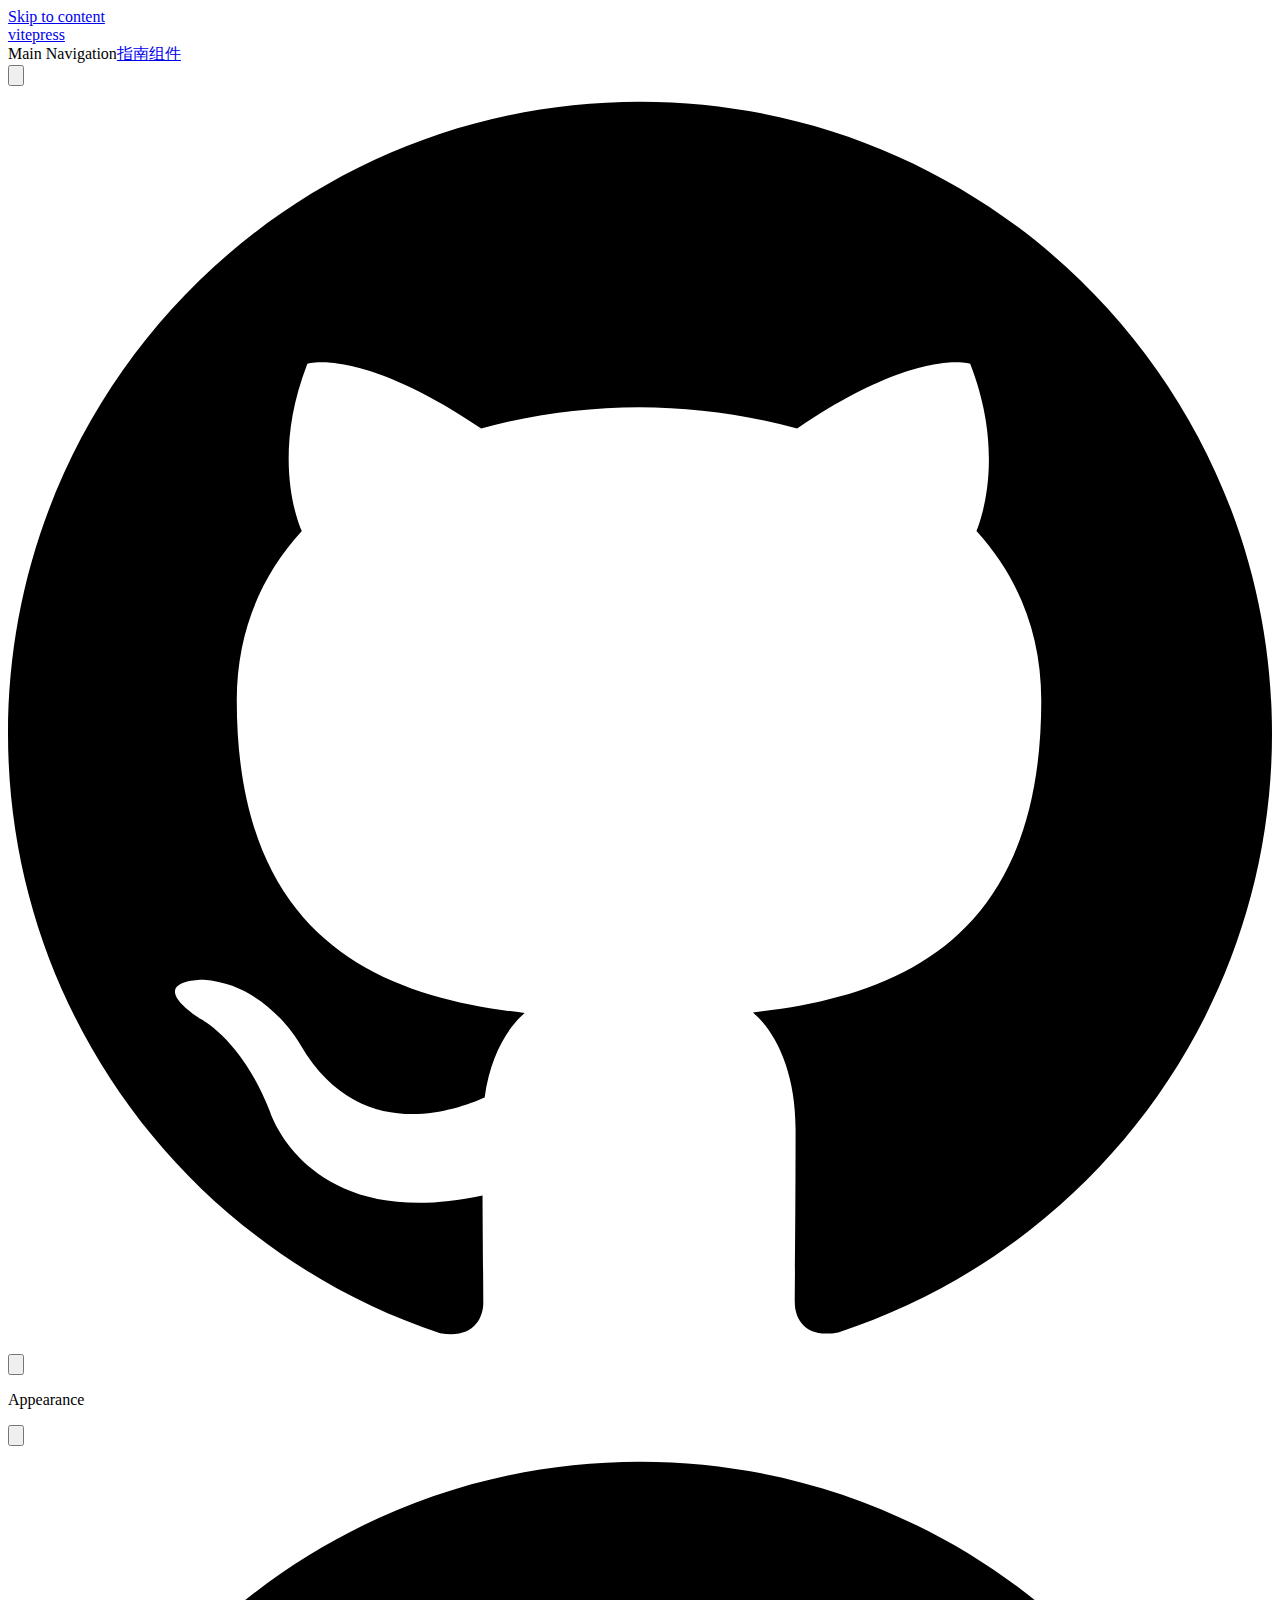
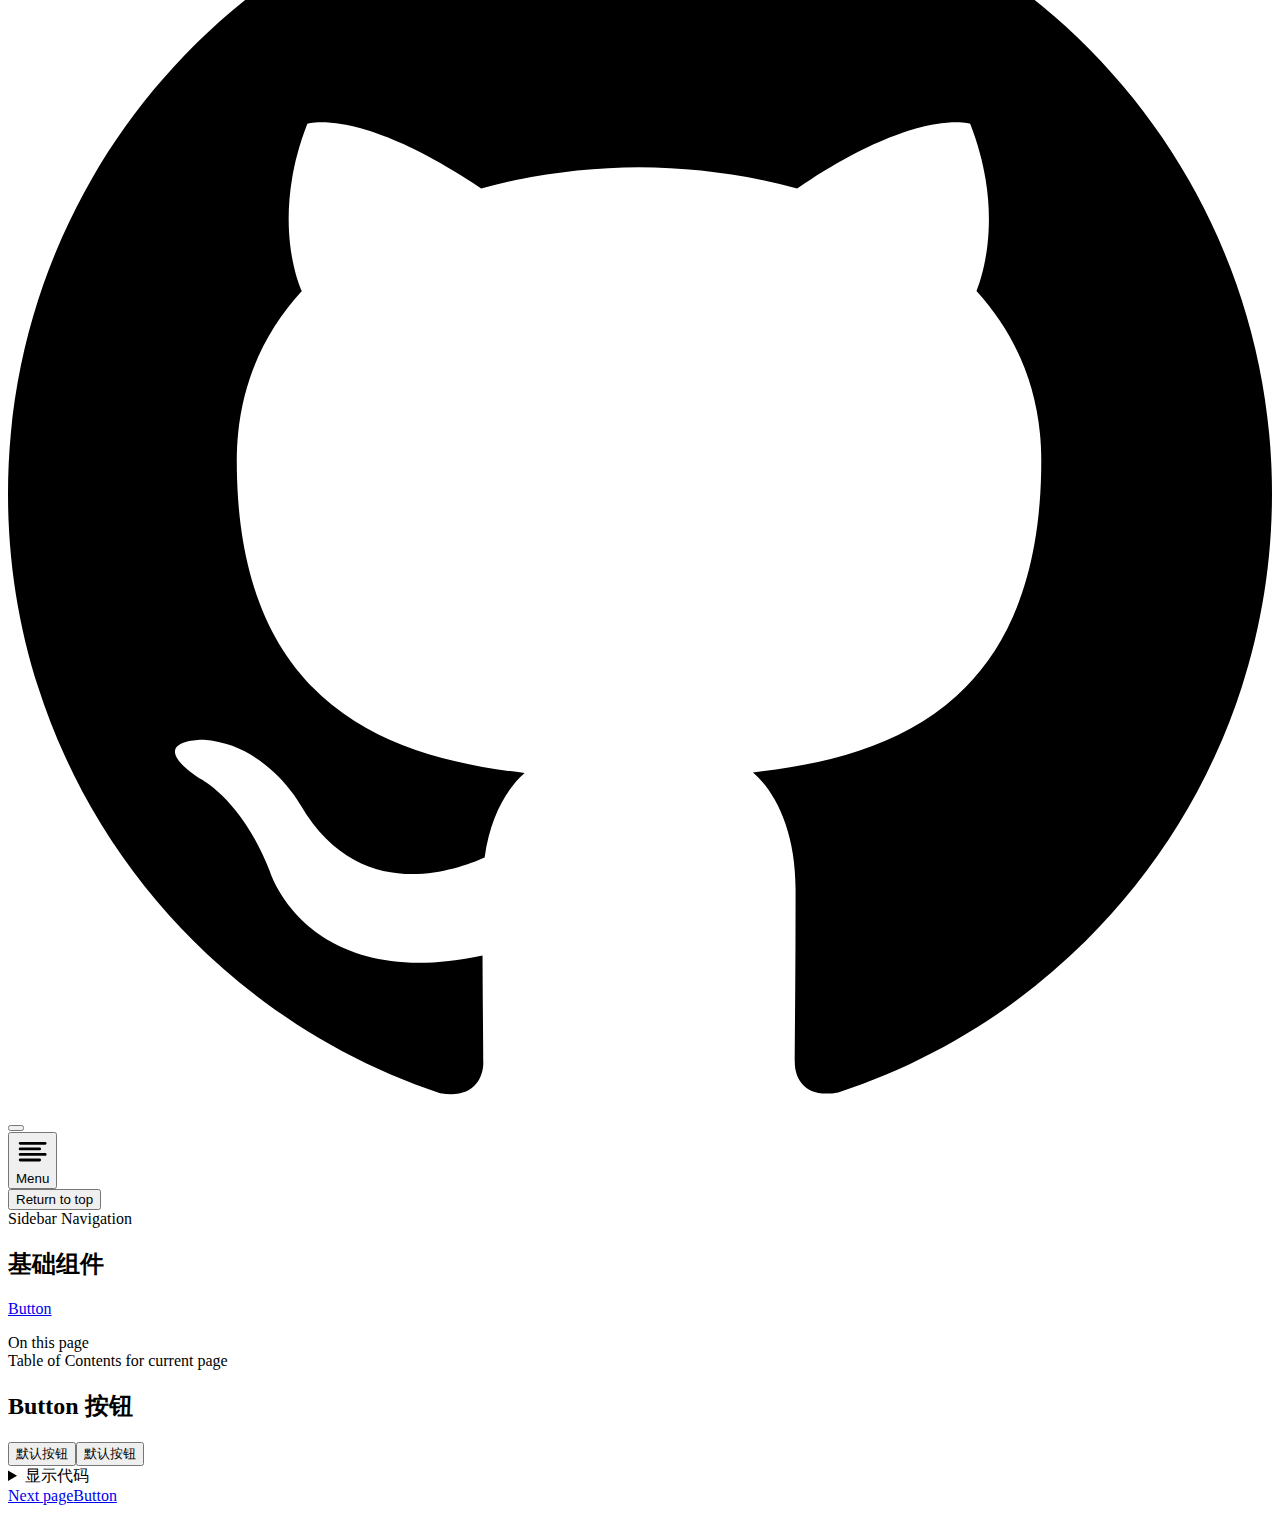
==== commit e200ad8b: "配置修改" ====
--- a/components/button/index.html
+++ b/components/button/index.html
@@ -6,20 +6,20 @@
     <title>VitePress</title>
     <meta name="description" content="A VitePress site">
     <meta name="generator" content="VitePress v1.0.0-rc.42">
-    <link rel="preload stylesheet" href="/assets/style.TShP7UyK.css" as="style">
+    <link rel="preload stylesheet" href="/hz-docs/assets/style.T10mNMDg.css" as="style">
     
-    <script type="module" src="/assets/app.sW4BFrAu.js"></script>
-    <link rel="preload" href="/assets/inter-roman-latin.bvIUbFQP.woff2" as="font" type="font/woff2" crossorigin="">
-    <link rel="modulepreload" href="/assets/chunks/framework.AYoUz7dR.js">
-    <link rel="modulepreload" href="/assets/chunks/theme.8_kTqy8x.js">
-    <link rel="modulepreload" href="/assets/components_button_index.md.0gsEjsmf.lean.js">
+    <script type="module" src="/hz-docs/assets/app._caZcCT6.js"></script>
+    <link rel="preload" href="/hz-docs/assets/inter-roman-latin.bvIUbFQP.woff2" as="font" type="font/woff2" crossorigin="">
+    <link rel="modulepreload" href="/hz-docs/assets/chunks/framework.TNpH_kv2.js">
+    <link rel="modulepreload" href="/hz-docs/assets/chunks/theme.5pm4rbpa.js">
+    <link rel="modulepreload" href="/hz-docs/assets/components_button_index.md.O90S_Iqm.lean.js">
     <script id="check-dark-mode">(()=>{const e=localStorage.getItem("vitepress-theme-appearance")||"auto",a=window.matchMedia("(prefers-color-scheme: dark)").matches;(!e||e==="auto"?a:e==="dark")&&document.documentElement.classList.add("dark")})();</script>
     <script id="check-mac-os">document.documentElement.classList.toggle("mac",/Mac|iPhone|iPod|iPad/i.test(navigator.platform));</script>
   </head>
   <body>
-    <div id="app"><div class="Layout" data-v-c60c6cb7><!--[--><!--]--><!--[--><span tabindex="-1" data-v-a1bd3454></span><a href="#VPContent" class="VPSkipLink visually-hidden" data-v-a1bd3454> Skip to content </a><!--]--><!----><header class="VPNav" data-v-c60c6cb7 data-v-a2b8aba6><div class="VPNavBar has-sidebar" data-v-a2b8aba6 data-v-beb26075><div class="wrapper" data-v-beb26075><div class="container" data-v-beb26075><div class="title" data-v-beb26075><div class="VPNavBarTitle has-sidebar" data-v-beb26075 data-v-7fee1994><a class="title" href="/" data-v-7fee1994><!--[--><!--]--><!----><span data-v-7fee1994>vitepress</span><!--[--><!--]--></a></div></div><div class="content" data-v-beb26075><div class="content-body" data-v-beb26075><!--[--><!--]--><div class="VPNavBarSearch search" data-v-beb26075><!----></div><nav aria-labelledby="main-nav-aria-label" class="VPNavBarMenu menu" data-v-beb26075 data-v-49ac76d3><span id="main-nav-aria-label" class="visually-hidden" data-v-49ac76d3>Main Navigation</span><!--[--><!--[--><a class="VPLink link VPNavBarMenuLink" href="/guild/installation.html" tabindex="0" data-v-49ac76d3 data-v-70a557c5><!--[--><span data-v-70a557c5>指南</span><!--]--></a><!--]--><!--[--><a class="VPLink link VPNavBarMenuLink active" href="/components/button/" tabindex="0" data-v-49ac76d3 data-v-70a557c5><!--[--><span data-v-70a557c5>组件</span><!--]--></a><!--]--><!--]--></nav><!----><div class="VPNavBarAppearance appearance" data-v-beb26075 data-v-4ef8184c><button class="VPSwitch VPSwitchAppearance" type="button" role="switch" title="Switch to dark theme" aria-checked="false" data-v-4ef8184c data-v-4d7c93cc data-v-039737f6><span class="check" data-v-039737f6><span class="icon" data-v-039737f6><!--[--><svg xmlns="http://www.w3.org/2000/svg" aria-hidden="true" focusable="false" viewbox="0 0 24 24" class="sun" data-v-4d7c93cc><path d="M12,18c-3.3,0-6-2.7-6-6s2.7-6,6-6s6,2.7,6,6S15.3,18,12,18zM12,8c-2.2,0-4,1.8-4,4c0,2.2,1.8,4,4,4c2.2,0,4-1.8,4-4C16,9.8,14.2,8,12,8z"></path><path d="M12,4c-0.6,0-1-0.4-1-1V1c0-0.6,0.4-1,1-1s1,0.4,1,1v2C13,3.6,12.6,4,12,4z"></path><path d="M12,24c-0.6,0-1-0.4-1-1v-2c0-0.6,0.4-1,1-1s1,0.4,1,1v2C13,23.6,12.6,24,12,24z"></path><path d="M5.6,6.6c-0.3,0-0.5-0.1-0.7-0.3L3.5,4.9c-0.4-0.4-0.4-1,0-1.4s1-0.4,1.4,0l1.4,1.4c0.4,0.4,0.4,1,0,1.4C6.2,6.5,5.9,6.6,5.6,6.6z"></path><path d="M19.8,20.8c-0.3,0-0.5-0.1-0.7-0.3l-1.4-1.4c-0.4-0.4-0.4-1,0-1.4s1-0.4,1.4,0l1.4,1.4c0.4,0.4,0.4,1,0,1.4C20.3,20.7,20,20.8,19.8,20.8z"></path><path d="M3,13H1c-0.6,0-1-0.4-1-1s0.4-1,1-1h2c0.6,0,1,0.4,1,1S3.6,13,3,13z"></path><path d="M23,13h-2c-0.6,0-1-0.4-1-1s0.4-1,1-1h2c0.6,0,1,0.4,1,1S23.6,13,23,13z"></path><path d="M4.2,20.8c-0.3,0-0.5-0.1-0.7-0.3c-0.4-0.4-0.4-1,0-1.4l1.4-1.4c0.4-0.4,1-0.4,1.4,0s0.4,1,0,1.4l-1.4,1.4C4.7,20.7,4.5,20.8,4.2,20.8z"></path><path d="M18.4,6.6c-0.3,0-0.5-0.1-0.7-0.3c-0.4-0.4-0.4-1,0-1.4l1.4-1.4c0.4-0.4,1-0.4,1.4,0s0.4,1,0,1.4l-1.4,1.4C18.9,6.5,18.6,6.6,18.4,6.6z"></path></svg><svg xmlns="http://www.w3.org/2000/svg" aria-hidden="true" focusable="false" viewbox="0 0 24 24" class="moon" data-v-4d7c93cc><path d="M12.1,22c-0.3,0-0.6,0-0.9,0c-5.5-0.5-9.5-5.4-9-10.9c0.4-4.8,4.2-8.6,9-9c0.4,0,0.8,0.2,1,0.5c0.2,0.3,0.2,0.8-0.1,1.1c-2,2.7-1.4,6.4,1.3,8.4c2.1,1.6,5,1.6,7.1,0c0.3-0.2,0.7-0.3,1.1-0.1c0.3,0.2,0.5,0.6,0.5,1c-0.2,2.7-1.5,5.1-3.6,6.8C16.6,21.2,14.4,22,12.1,22zM9.3,4.4c-2.9,1-5,3.6-5.2,6.8c-0.4,4.4,2.8,8.3,7.2,8.7c2.1,0.2,4.2-0.4,5.8-1.8c1.1-0.9,1.9-2.1,2.4-3.4c-2.5,0.9-5.3,0.5-7.5-1.1C9.2,11.4,8.1,7.7,9.3,4.4z"></path></svg><!--]--></span></span></button></div><div class="VPSocialLinks VPNavBarSocialLinks social-links" data-v-beb26075 data-v-11dc591d data-v-7594faea><!--[--><a class="VPSocialLink no-icon" href="https://gitee.com/hjdbenny/hz-lib.git" aria-label="github" target="_blank" rel="noopener" data-v-7594faea data-v-3113ad3c><svg role="img" viewBox="0 0 24 24" xmlns="http://www.w3.org/2000/svg"><title>GitHub</title><path d="M12 .297c-6.63 0-12 5.373-12 12 0 5.303 3.438 9.8 8.205 11.385.6.113.82-.258.82-.577 0-.285-.01-1.04-.015-2.04-3.338.724-4.042-1.61-4.042-1.61C4.422 18.07 3.633 17.7 3.633 17.7c-1.087-.744.084-.729.084-.729 1.205.084 1.838 1.236 1.838 1.236 1.07 1.835 2.809 1.305 3.495.998.108-.776.417-1.305.76-1.605-2.665-.3-5.466-1.332-5.466-5.93 0-1.31.465-2.38 1.235-3.22-.135-.303-.54-1.523.105-3.176 0 0 1.005-.322 3.3 1.23.96-.267 1.98-.399 3-.405 1.02.006 2.04.138 3 .405 2.28-1.552 3.285-1.23 3.285-1.23.645 1.653.24 2.873.12 3.176.765.84 1.23 1.91 1.23 3.22 0 4.61-2.805 5.625-5.475 5.92.42.36.81 1.096.81 2.22 0 1.606-.015 2.896-.015 3.286 0 .315.21.69.825.57C20.565 22.092 24 17.592 24 12.297c0-6.627-5.373-12-12-12"/></svg></a><!--]--></div><div class="VPFlyout VPNavBarExtra extra" data-v-beb26075 data-v-cb68e0bb data-v-d5363515><button type="button" class="button" aria-haspopup="true" aria-expanded="false" aria-label="extra navigation" data-v-d5363515><svg xmlns="http://www.w3.org/2000/svg" aria-hidden="true" focusable="false" viewbox="0 0 24 24" class="icon" data-v-d5363515><circle cx="12" cy="12" r="2"></circle><circle cx="19" cy="12" r="2"></circle><circle cx="5" cy="12" r="2"></circle></svg></button><div class="menu" data-v-d5363515><div class="VPMenu" data-v-d5363515 data-v-b0a82362><!----><!--[--><!--[--><!----><div class="group" data-v-cb68e0bb><div class="item appearance" data-v-cb68e0bb><p class="label" data-v-cb68e0bb>Appearance</p><div class="appearance-action" data-v-cb68e0bb><button class="VPSwitch VPSwitchAppearance" type="button" role="switch" title="Switch to dark theme" aria-checked="false" data-v-cb68e0bb data-v-4d7c93cc data-v-039737f6><span class="check" data-v-039737f6><span class="icon" data-v-039737f6><!--[--><svg xmlns="http://www.w3.org/2000/svg" aria-hidden="true" focusable="false" viewbox="0 0 24 24" class="sun" data-v-4d7c93cc><path d="M12,18c-3.3,0-6-2.7-6-6s2.7-6,6-6s6,2.7,6,6S15.3,18,12,18zM12,8c-2.2,0-4,1.8-4,4c0,2.2,1.8,4,4,4c2.2,0,4-1.8,4-4C16,9.8,14.2,8,12,8z"></path><path d="M12,4c-0.6,0-1-0.4-1-1V1c0-0.6,0.4-1,1-1s1,0.4,1,1v2C13,3.6,12.6,4,12,4z"></path><path d="M12,24c-0.6,0-1-0.4-1-1v-2c0-0.6,0.4-1,1-1s1,0.4,1,1v2C13,23.6,12.6,24,12,24z"></path><path d="M5.6,6.6c-0.3,0-0.5-0.1-0.7-0.3L3.5,4.9c-0.4-0.4-0.4-1,0-1.4s1-0.4,1.4,0l1.4,1.4c0.4,0.4,0.4,1,0,1.4C6.2,6.5,5.9,6.6,5.6,6.6z"></path><path d="M19.8,20.8c-0.3,0-0.5-0.1-0.7-0.3l-1.4-1.4c-0.4-0.4-0.4-1,0-1.4s1-0.4,1.4,0l1.4,1.4c0.4,0.4,0.4,1,0,1.4C20.3,20.7,20,20.8,19.8,20.8z"></path><path d="M3,13H1c-0.6,0-1-0.4-1-1s0.4-1,1-1h2c0.6,0,1,0.4,1,1S3.6,13,3,13z"></path><path d="M23,13h-2c-0.6,0-1-0.4-1-1s0.4-1,1-1h2c0.6,0,1,0.4,1,1S23.6,13,23,13z"></path><path d="M4.2,20.8c-0.3,0-0.5-0.1-0.7-0.3c-0.4-0.4-0.4-1,0-1.4l1.4-1.4c0.4-0.4,1-0.4,1.4,0s0.4,1,0,1.4l-1.4,1.4C4.7,20.7,4.5,20.8,4.2,20.8z"></path><path d="M18.4,6.6c-0.3,0-0.5-0.1-0.7-0.3c-0.4-0.4-0.4-1,0-1.4l1.4-1.4c0.4-0.4,1-0.4,1.4,0s0.4,1,0,1.4l-1.4,1.4C18.9,6.5,18.6,6.6,18.4,6.6z"></path></svg><svg xmlns="http://www.w3.org/2000/svg" aria-hidden="true" focusable="false" viewbox="0 0 24 24" class="moon" data-v-4d7c93cc><path d="M12.1,22c-0.3,0-0.6,0-0.9,0c-5.5-0.5-9.5-5.4-9-10.9c0.4-4.8,4.2-8.6,9-9c0.4,0,0.8,0.2,1,0.5c0.2,0.3,0.2,0.8-0.1,1.1c-2,2.7-1.4,6.4,1.3,8.4c2.1,1.6,5,1.6,7.1,0c0.3-0.2,0.7-0.3,1.1-0.1c0.3,0.2,0.5,0.6,0.5,1c-0.2,2.7-1.5,5.1-3.6,6.8C16.6,21.2,14.4,22,12.1,22zM9.3,4.4c-2.9,1-5,3.6-5.2,6.8c-0.4,4.4,2.8,8.3,7.2,8.7c2.1,0.2,4.2-0.4,5.8-1.8c1.1-0.9,1.9-2.1,2.4-3.4c-2.5,0.9-5.3,0.5-7.5-1.1C9.2,11.4,8.1,7.7,9.3,4.4z"></path></svg><!--]--></span></span></button></div></div></div><div class="group" data-v-cb68e0bb><div class="item social-links" data-v-cb68e0bb><div class="VPSocialLinks social-links-list" data-v-cb68e0bb data-v-7594faea><!--[--><a class="VPSocialLink no-icon" href="https://gitee.com/hjdbenny/hz-lib.git" aria-label="github" target="_blank" rel="noopener" data-v-7594faea data-v-3113ad3c><svg role="img" viewBox="0 0 24 24" xmlns="http://www.w3.org/2000/svg"><title>GitHub</title><path d="M12 .297c-6.63 0-12 5.373-12 12 0 5.303 3.438 9.8 8.205 11.385.6.113.82-.258.82-.577 0-.285-.01-1.04-.015-2.04-3.338.724-4.042-1.61-4.042-1.61C4.422 18.07 3.633 17.7 3.633 17.7c-1.087-.744.084-.729.084-.729 1.205.084 1.838 1.236 1.838 1.236 1.07 1.835 2.809 1.305 3.495.998.108-.776.417-1.305.76-1.605-2.665-.3-5.466-1.332-5.466-5.93 0-1.31.465-2.38 1.235-3.22-.135-.303-.54-1.523.105-3.176 0 0 1.005-.322 3.3 1.23.96-.267 1.98-.399 3-.405 1.02.006 2.04.138 3 .405 2.28-1.552 3.285-1.23 3.285-1.23.645 1.653.24 2.873.12 3.176.765.84 1.23 1.91 1.23 3.22 0 4.61-2.805 5.625-5.475 5.92.42.36.81 1.096.81 2.22 0 1.606-.015 2.896-.015 3.286 0 .315.21.69.825.57C20.565 22.092 24 17.592 24 12.297c0-6.627-5.373-12-12-12"/></svg></a><!--]--></div></div></div><!--]--><!--]--></div></div></div><!--[--><!--]--><button type="button" class="VPNavBarHamburger hamburger" aria-label="mobile navigation" aria-expanded="false" aria-controls="VPNavScreen" data-v-beb26075 data-v-012faded><span class="container" data-v-012faded><span class="top" data-v-012faded></span><span class="middle" data-v-012faded></span><span class="bottom" data-v-012faded></span></span></button></div></div></div></div><div class="divider" data-v-beb26075><div class="divider-line" data-v-beb26075></div></div></div><!----></header><div class="VPLocalNav has-sidebar empty" data-v-c60c6cb7 data-v-557aafae><div class="container" data-v-557aafae><button class="menu" aria-expanded="false" aria-controls="VPSidebarNav" data-v-557aafae><svg xmlns="http://www.w3.org/2000/svg" aria-hidden="true" focusable="false" viewbox="0 0 24 24" class="menu-icon" data-v-557aafae><path d="M17,11H3c-0.6,0-1-0.4-1-1s0.4-1,1-1h14c0.6,0,1,0.4,1,1S17.6,11,17,11z"></path><path d="M21,7H3C2.4,7,2,6.6,2,6s0.4-1,1-1h18c0.6,0,1,0.4,1,1S21.6,7,21,7z"></path><path d="M21,15H3c-0.6,0-1-0.4-1-1s0.4-1,1-1h18c0.6,0,1,0.4,1,1S21.6,15,21,15z"></path><path d="M17,19H3c-0.6,0-1-0.4-1-1s0.4-1,1-1h14c0.6,0,1,0.4,1,1S17.6,19,17,19z"></path></svg><span class="menu-text" data-v-557aafae>Menu</span></button><div class="VPLocalNavOutlineDropdown" style="--vp-vh:0px;" data-v-557aafae data-v-7585973d><button data-v-7585973d>Return to top</button><!----></div></div></div><aside class="VPSidebar" data-v-c60c6cb7 data-v-3a4a4097><div class="curtain" data-v-3a4a4097></div><nav class="nav" id="VPSidebarNav" aria-labelledby="sidebar-aria-label" tabindex="-1" data-v-3a4a4097><span class="visually-hidden" id="sidebar-aria-label" data-v-3a4a4097> Sidebar Navigation </span><!--[--><!--]--><!--[--><div class="group" data-v-3a4a4097><section class="VPSidebarItem level-0" data-v-3a4a4097 data-v-6fce1d06><div class="item" role="button" tabindex="0" data-v-6fce1d06><div class="indicator" data-v-6fce1d06></div><h2 class="text" data-v-6fce1d06>基础组件</h2><!----></div><div class="items" data-v-6fce1d06><!--[--><div class="VPSidebarItem level-1 is-link" data-v-6fce1d06 data-v-6fce1d06><div class="item" data-v-6fce1d06><div class="indicator" data-v-6fce1d06></div><a class="VPLink link link" href="/components/button.html" data-v-6fce1d06><!--[--><p class="text" data-v-6fce1d06>Button</p><!--]--></a><!----></div><!----></div><!--]--></div></section></div><!--]--><!--[--><!--]--></nav></aside><div class="VPContent has-sidebar" id="VPContent" data-v-c60c6cb7 data-v-13c8e642><div class="VPDoc has-sidebar has-aside" data-v-13c8e642 data-v-a1305dea><!--[--><!--]--><div class="container" data-v-a1305dea><div class="aside" data-v-a1305dea><div class="aside-curtain" data-v-a1305dea></div><div class="aside-container" data-v-a1305dea><div class="aside-content" data-v-a1305dea><div class="VPDocAside" data-v-a1305dea data-v-c35c66ef><!--[--><!--]--><!--[--><!--]--><div class="VPDocAsideOutline" role="navigation" data-v-c35c66ef data-v-d1f2bce2><div class="content" data-v-d1f2bce2><div class="outline-marker" data-v-d1f2bce2></div><div class="outline-title" role="heading" aria-level="2" data-v-d1f2bce2>On this page</div><nav aria-labelledby="doc-outline-aria-label" data-v-d1f2bce2><span class="visually-hidden" id="doc-outline-aria-label" data-v-d1f2bce2> Table of Contents for current page </span><ul class="VPDocOutlineItem root" data-v-d1f2bce2 data-v-bd7855d1><!--[--><!--]--></ul></nav></div></div><!--[--><!--]--><div class="spacer" data-v-c35c66ef></div><!--[--><!--]--><!----><!--[--><!--]--><!--[--><!--]--></div></div></div></div><div class="content" data-v-a1305dea><div class="content-container" data-v-a1305dea><!--[--><!--]--><main class="main" data-v-a1305dea><div style="position:relative;" class="vp-doc _components_button_" data-v-a1305dea><div><h2 id="button-按钮" tabindex="-1">Button 按钮 <a class="header-anchor" href="#button-按钮" aria-label="Permalink to &quot;Button 按钮&quot;">​</a></h2><button class="hz-button"><!--[-->默认按钮<!--]--></button><button class="hz-button hz-button--primary"><!--[-->默认按钮<!--]--></button><details class="details custom-block"><summary>显示代码</summary><div class="language-html vp-adaptive-theme"><button title="Copy Code" class="copy"></button><span class="lang">html</span><pre class="shiki shiki-themes github-light github-dark vp-code"><code><span class="line"><span style="--shiki-light:#24292E;--shiki-dark:#E1E4E8;">&lt;</span><span style="--shiki-light:#22863A;--shiki-dark:#85E89D;">hz-button</span><span style="--shiki-light:#24292E;--shiki-dark:#E1E4E8;">&gt;默认按钮&lt;/</span><span style="--shiki-light:#22863A;--shiki-dark:#85E89D;">hz-button</span><span style="--shiki-light:#24292E;--shiki-dark:#E1E4E8;">&gt;</span></span>
-<span class="line"><span style="--shiki-light:#24292E;--shiki-dark:#E1E4E8;">&lt;</span><span style="--shiki-light:#22863A;--shiki-dark:#85E89D;">hz-button</span><span style="--shiki-light:#6F42C1;--shiki-dark:#B392F0;"> type</span><span style="--shiki-light:#24292E;--shiki-dark:#E1E4E8;">=</span><span style="--shiki-light:#032F62;--shiki-dark:#9ECBFF;">&quot;primary&quot;</span><span style="--shiki-light:#24292E;--shiki-dark:#E1E4E8;">&gt;默认按钮&lt;/</span><span style="--shiki-light:#22863A;--shiki-dark:#85E89D;">hz-button</span><span style="--shiki-light:#24292E;--shiki-dark:#E1E4E8;">&gt;</span></span></code></pre></div></details></div></div></main><footer class="VPDocFooter" data-v-a1305dea data-v-c83252ed><!--[--><!--]--><!----><nav class="prev-next" data-v-c83252ed><div class="pager" data-v-c83252ed><!----></div><div class="pager" data-v-c83252ed><a class="VPLink link pager-link next" href="/components/button.html" data-v-c83252ed><!--[--><span class="desc" data-v-c83252ed>Next page</span><span class="title" data-v-c83252ed>Button</span><!--]--></a></div></nav></footer><!--[--><!--]--></div></div></div><!--[--><!--]--></div></div><!----><!--[--><!--]--></div></div>
-    <script>window.__VP_HASH_MAP__=JSON.parse("{\"guild_quickstart.md\":\"tSwG9HZ1\",\"index.md\":\"FrFrY6gY\",\"components_button_index.md\":\"0gsEjsmf\",\"guild_installation.md\":\"xOzRXW0B\"}");window.__VP_SITE_DATA__=JSON.parse("{\"lang\":\"en-US\",\"dir\":\"ltr\",\"title\":\"VitePress\",\"description\":\"A VitePress site\",\"base\":\"/\",\"head\":[],\"router\":{\"prefetchLinks\":true},\"appearance\":true,\"themeConfig\":{\"siteTitle\":\"vitepress\",\"nav\":[{\"text\":\"指南\",\"link\":\"/guild/installation\"},{\"text\":\"组件\",\"link\":\"/components/button/\"}],\"socialLinks\":[{\"icon\":\"github\",\"link\":\"https://gitee.com/hjdbenny/hz-lib.git\"}],\"sidebar\":{\"/guild/\":[{\"text\":\"基础\",\"items\":[{\"text\":\"安装\",\"link\":\"/guild/installation\"},{\"text\":\"快速开始\",\"link\":\"/guild/quickstart\"}]}],\"/components/\":[{\"text\":\"基础组件\",\"items\":[{\"text\":\"Button\",\"link\":\"/components/button\"}]}]}},\"locales\":{},\"scrollOffset\":134,\"cleanUrls\":false}");</script>
+    <div id="app"><div class="Layout" data-v-c60c6cb7><!--[--><!--]--><!--[--><span tabindex="-1" data-v-a1bd3454></span><a href="#VPContent" class="VPSkipLink visually-hidden" data-v-a1bd3454> Skip to content </a><!--]--><!----><header class="VPNav" data-v-c60c6cb7 data-v-a2b8aba6><div class="VPNavBar has-sidebar" data-v-a2b8aba6 data-v-beb26075><div class="wrapper" data-v-beb26075><div class="container" data-v-beb26075><div class="title" data-v-beb26075><div class="VPNavBarTitle has-sidebar" data-v-beb26075 data-v-7fee1994><a class="title" href="/hz-docs/" data-v-7fee1994><!--[--><!--]--><!----><span data-v-7fee1994>vitepress</span><!--[--><!--]--></a></div></div><div class="content" data-v-beb26075><div class="content-body" data-v-beb26075><!--[--><!--]--><div class="VPNavBarSearch search" data-v-beb26075><!----></div><nav aria-labelledby="main-nav-aria-label" class="VPNavBarMenu menu" data-v-beb26075 data-v-49ac76d3><span id="main-nav-aria-label" class="visually-hidden" data-v-49ac76d3>Main Navigation</span><!--[--><!--[--><a class="VPLink link VPNavBarMenuLink" href="/hz-docs/guild/installation.html" tabindex="0" data-v-49ac76d3 data-v-70a557c5><!--[--><span data-v-70a557c5>指南</span><!--]--></a><!--]--><!--[--><a class="VPLink link VPNavBarMenuLink active" href="/hz-docs/components/button/" tabindex="0" data-v-49ac76d3 data-v-70a557c5><!--[--><span data-v-70a557c5>组件</span><!--]--></a><!--]--><!--]--></nav><!----><div class="VPNavBarAppearance appearance" data-v-beb26075 data-v-4ef8184c><button class="VPSwitch VPSwitchAppearance" type="button" role="switch" title="Switch to dark theme" aria-checked="false" data-v-4ef8184c data-v-4d7c93cc data-v-039737f6><span class="check" data-v-039737f6><span class="icon" data-v-039737f6><!--[--><svg xmlns="http://www.w3.org/2000/svg" aria-hidden="true" focusable="false" viewbox="0 0 24 24" class="sun" data-v-4d7c93cc><path d="M12,18c-3.3,0-6-2.7-6-6s2.7-6,6-6s6,2.7,6,6S15.3,18,12,18zM12,8c-2.2,0-4,1.8-4,4c0,2.2,1.8,4,4,4c2.2,0,4-1.8,4-4C16,9.8,14.2,8,12,8z"></path><path d="M12,4c-0.6,0-1-0.4-1-1V1c0-0.6,0.4-1,1-1s1,0.4,1,1v2C13,3.6,12.6,4,12,4z"></path><path d="M12,24c-0.6,0-1-0.4-1-1v-2c0-0.6,0.4-1,1-1s1,0.4,1,1v2C13,23.6,12.6,24,12,24z"></path><path d="M5.6,6.6c-0.3,0-0.5-0.1-0.7-0.3L3.5,4.9c-0.4-0.4-0.4-1,0-1.4s1-0.4,1.4,0l1.4,1.4c0.4,0.4,0.4,1,0,1.4C6.2,6.5,5.9,6.6,5.6,6.6z"></path><path d="M19.8,20.8c-0.3,0-0.5-0.1-0.7-0.3l-1.4-1.4c-0.4-0.4-0.4-1,0-1.4s1-0.4,1.4,0l1.4,1.4c0.4,0.4,0.4,1,0,1.4C20.3,20.7,20,20.8,19.8,20.8z"></path><path d="M3,13H1c-0.6,0-1-0.4-1-1s0.4-1,1-1h2c0.6,0,1,0.4,1,1S3.6,13,3,13z"></path><path d="M23,13h-2c-0.6,0-1-0.4-1-1s0.4-1,1-1h2c0.6,0,1,0.4,1,1S23.6,13,23,13z"></path><path d="M4.2,20.8c-0.3,0-0.5-0.1-0.7-0.3c-0.4-0.4-0.4-1,0-1.4l1.4-1.4c0.4-0.4,1-0.4,1.4,0s0.4,1,0,1.4l-1.4,1.4C4.7,20.7,4.5,20.8,4.2,20.8z"></path><path d="M18.4,6.6c-0.3,0-0.5-0.1-0.7-0.3c-0.4-0.4-0.4-1,0-1.4l1.4-1.4c0.4-0.4,1-0.4,1.4,0s0.4,1,0,1.4l-1.4,1.4C18.9,6.5,18.6,6.6,18.4,6.6z"></path></svg><svg xmlns="http://www.w3.org/2000/svg" aria-hidden="true" focusable="false" viewbox="0 0 24 24" class="moon" data-v-4d7c93cc><path d="M12.1,22c-0.3,0-0.6,0-0.9,0c-5.5-0.5-9.5-5.4-9-10.9c0.4-4.8,4.2-8.6,9-9c0.4,0,0.8,0.2,1,0.5c0.2,0.3,0.2,0.8-0.1,1.1c-2,2.7-1.4,6.4,1.3,8.4c2.1,1.6,5,1.6,7.1,0c0.3-0.2,0.7-0.3,1.1-0.1c0.3,0.2,0.5,0.6,0.5,1c-0.2,2.7-1.5,5.1-3.6,6.8C16.6,21.2,14.4,22,12.1,22zM9.3,4.4c-2.9,1-5,3.6-5.2,6.8c-0.4,4.4,2.8,8.3,7.2,8.7c2.1,0.2,4.2-0.4,5.8-1.8c1.1-0.9,1.9-2.1,2.4-3.4c-2.5,0.9-5.3,0.5-7.5-1.1C9.2,11.4,8.1,7.7,9.3,4.4z"></path></svg><!--]--></span></span></button></div><div class="VPSocialLinks VPNavBarSocialLinks social-links" data-v-beb26075 data-v-11dc591d data-v-7594faea><!--[--><a class="VPSocialLink no-icon" href="https://gitee.com/hjdbenny/hz-lib.git" aria-label="github" target="_blank" rel="noopener" data-v-7594faea data-v-3113ad3c><svg role="img" viewBox="0 0 24 24" xmlns="http://www.w3.org/2000/svg"><title>GitHub</title><path d="M12 .297c-6.63 0-12 5.373-12 12 0 5.303 3.438 9.8 8.205 11.385.6.113.82-.258.82-.577 0-.285-.01-1.04-.015-2.04-3.338.724-4.042-1.61-4.042-1.61C4.422 18.07 3.633 17.7 3.633 17.7c-1.087-.744.084-.729.084-.729 1.205.084 1.838 1.236 1.838 1.236 1.07 1.835 2.809 1.305 3.495.998.108-.776.417-1.305.76-1.605-2.665-.3-5.466-1.332-5.466-5.93 0-1.31.465-2.38 1.235-3.22-.135-.303-.54-1.523.105-3.176 0 0 1.005-.322 3.3 1.23.96-.267 1.98-.399 3-.405 1.02.006 2.04.138 3 .405 2.28-1.552 3.285-1.23 3.285-1.23.645 1.653.24 2.873.12 3.176.765.84 1.23 1.91 1.23 3.22 0 4.61-2.805 5.625-5.475 5.92.42.36.81 1.096.81 2.22 0 1.606-.015 2.896-.015 3.286 0 .315.21.69.825.57C20.565 22.092 24 17.592 24 12.297c0-6.627-5.373-12-12-12"/></svg></a><!--]--></div><div class="VPFlyout VPNavBarExtra extra" data-v-beb26075 data-v-cb68e0bb data-v-d5363515><button type="button" class="button" aria-haspopup="true" aria-expanded="false" aria-label="extra navigation" data-v-d5363515><svg xmlns="http://www.w3.org/2000/svg" aria-hidden="true" focusable="false" viewbox="0 0 24 24" class="icon" data-v-d5363515><circle cx="12" cy="12" r="2"></circle><circle cx="19" cy="12" r="2"></circle><circle cx="5" cy="12" r="2"></circle></svg></button><div class="menu" data-v-d5363515><div class="VPMenu" data-v-d5363515 data-v-b0a82362><!----><!--[--><!--[--><!----><div class="group" data-v-cb68e0bb><div class="item appearance" data-v-cb68e0bb><p class="label" data-v-cb68e0bb>Appearance</p><div class="appearance-action" data-v-cb68e0bb><button class="VPSwitch VPSwitchAppearance" type="button" role="switch" title="Switch to dark theme" aria-checked="false" data-v-cb68e0bb data-v-4d7c93cc data-v-039737f6><span class="check" data-v-039737f6><span class="icon" data-v-039737f6><!--[--><svg xmlns="http://www.w3.org/2000/svg" aria-hidden="true" focusable="false" viewbox="0 0 24 24" class="sun" data-v-4d7c93cc><path d="M12,18c-3.3,0-6-2.7-6-6s2.7-6,6-6s6,2.7,6,6S15.3,18,12,18zM12,8c-2.2,0-4,1.8-4,4c0,2.2,1.8,4,4,4c2.2,0,4-1.8,4-4C16,9.8,14.2,8,12,8z"></path><path d="M12,4c-0.6,0-1-0.4-1-1V1c0-0.6,0.4-1,1-1s1,0.4,1,1v2C13,3.6,12.6,4,12,4z"></path><path d="M12,24c-0.6,0-1-0.4-1-1v-2c0-0.6,0.4-1,1-1s1,0.4,1,1v2C13,23.6,12.6,24,12,24z"></path><path d="M5.6,6.6c-0.3,0-0.5-0.1-0.7-0.3L3.5,4.9c-0.4-0.4-0.4-1,0-1.4s1-0.4,1.4,0l1.4,1.4c0.4,0.4,0.4,1,0,1.4C6.2,6.5,5.9,6.6,5.6,6.6z"></path><path d="M19.8,20.8c-0.3,0-0.5-0.1-0.7-0.3l-1.4-1.4c-0.4-0.4-0.4-1,0-1.4s1-0.4,1.4,0l1.4,1.4c0.4,0.4,0.4,1,0,1.4C20.3,20.7,20,20.8,19.8,20.8z"></path><path d="M3,13H1c-0.6,0-1-0.4-1-1s0.4-1,1-1h2c0.6,0,1,0.4,1,1S3.6,13,3,13z"></path><path d="M23,13h-2c-0.6,0-1-0.4-1-1s0.4-1,1-1h2c0.6,0,1,0.4,1,1S23.6,13,23,13z"></path><path d="M4.2,20.8c-0.3,0-0.5-0.1-0.7-0.3c-0.4-0.4-0.4-1,0-1.4l1.4-1.4c0.4-0.4,1-0.4,1.4,0s0.4,1,0,1.4l-1.4,1.4C4.7,20.7,4.5,20.8,4.2,20.8z"></path><path d="M18.4,6.6c-0.3,0-0.5-0.1-0.7-0.3c-0.4-0.4-0.4-1,0-1.4l1.4-1.4c0.4-0.4,1-0.4,1.4,0s0.4,1,0,1.4l-1.4,1.4C18.9,6.5,18.6,6.6,18.4,6.6z"></path></svg><svg xmlns="http://www.w3.org/2000/svg" aria-hidden="true" focusable="false" viewbox="0 0 24 24" class="moon" data-v-4d7c93cc><path d="M12.1,22c-0.3,0-0.6,0-0.9,0c-5.5-0.5-9.5-5.4-9-10.9c0.4-4.8,4.2-8.6,9-9c0.4,0,0.8,0.2,1,0.5c0.2,0.3,0.2,0.8-0.1,1.1c-2,2.7-1.4,6.4,1.3,8.4c2.1,1.6,5,1.6,7.1,0c0.3-0.2,0.7-0.3,1.1-0.1c0.3,0.2,0.5,0.6,0.5,1c-0.2,2.7-1.5,5.1-3.6,6.8C16.6,21.2,14.4,22,12.1,22zM9.3,4.4c-2.9,1-5,3.6-5.2,6.8c-0.4,4.4,2.8,8.3,7.2,8.7c2.1,0.2,4.2-0.4,5.8-1.8c1.1-0.9,1.9-2.1,2.4-3.4c-2.5,0.9-5.3,0.5-7.5-1.1C9.2,11.4,8.1,7.7,9.3,4.4z"></path></svg><!--]--></span></span></button></div></div></div><div class="group" data-v-cb68e0bb><div class="item social-links" data-v-cb68e0bb><div class="VPSocialLinks social-links-list" data-v-cb68e0bb data-v-7594faea><!--[--><a class="VPSocialLink no-icon" href="https://gitee.com/hjdbenny/hz-lib.git" aria-label="github" target="_blank" rel="noopener" data-v-7594faea data-v-3113ad3c><svg role="img" viewBox="0 0 24 24" xmlns="http://www.w3.org/2000/svg"><title>GitHub</title><path d="M12 .297c-6.63 0-12 5.373-12 12 0 5.303 3.438 9.8 8.205 11.385.6.113.82-.258.82-.577 0-.285-.01-1.04-.015-2.04-3.338.724-4.042-1.61-4.042-1.61C4.422 18.07 3.633 17.7 3.633 17.7c-1.087-.744.084-.729.084-.729 1.205.084 1.838 1.236 1.838 1.236 1.07 1.835 2.809 1.305 3.495.998.108-.776.417-1.305.76-1.605-2.665-.3-5.466-1.332-5.466-5.93 0-1.31.465-2.38 1.235-3.22-.135-.303-.54-1.523.105-3.176 0 0 1.005-.322 3.3 1.23.96-.267 1.98-.399 3-.405 1.02.006 2.04.138 3 .405 2.28-1.552 3.285-1.23 3.285-1.23.645 1.653.24 2.873.12 3.176.765.84 1.23 1.91 1.23 3.22 0 4.61-2.805 5.625-5.475 5.92.42.36.81 1.096.81 2.22 0 1.606-.015 2.896-.015 3.286 0 .315.21.69.825.57C20.565 22.092 24 17.592 24 12.297c0-6.627-5.373-12-12-12"/></svg></a><!--]--></div></div></div><!--]--><!--]--></div></div></div><!--[--><!--]--><button type="button" class="VPNavBarHamburger hamburger" aria-label="mobile navigation" aria-expanded="false" aria-controls="VPNavScreen" data-v-beb26075 data-v-012faded><span class="container" data-v-012faded><span class="top" data-v-012faded></span><span class="middle" data-v-012faded></span><span class="bottom" data-v-012faded></span></span></button></div></div></div></div><div class="divider" data-v-beb26075><div class="divider-line" data-v-beb26075></div></div></div><!----></header><div class="VPLocalNav has-sidebar empty" data-v-c60c6cb7 data-v-557aafae><div class="container" data-v-557aafae><button class="menu" aria-expanded="false" aria-controls="VPSidebarNav" data-v-557aafae><svg xmlns="http://www.w3.org/2000/svg" aria-hidden="true" focusable="false" viewbox="0 0 24 24" class="menu-icon" data-v-557aafae><path d="M17,11H3c-0.6,0-1-0.4-1-1s0.4-1,1-1h14c0.6,0,1,0.4,1,1S17.6,11,17,11z"></path><path d="M21,7H3C2.4,7,2,6.6,2,6s0.4-1,1-1h18c0.6,0,1,0.4,1,1S21.6,7,21,7z"></path><path d="M21,15H3c-0.6,0-1-0.4-1-1s0.4-1,1-1h18c0.6,0,1,0.4,1,1S21.6,15,21,15z"></path><path d="M17,19H3c-0.6,0-1-0.4-1-1s0.4-1,1-1h14c0.6,0,1,0.4,1,1S17.6,19,17,19z"></path></svg><span class="menu-text" data-v-557aafae>Menu</span></button><div class="VPLocalNavOutlineDropdown" style="--vp-vh:0px;" data-v-557aafae data-v-7585973d><button data-v-7585973d>Return to top</button><!----></div></div></div><aside class="VPSidebar" data-v-c60c6cb7 data-v-3a4a4097><div class="curtain" data-v-3a4a4097></div><nav class="nav" id="VPSidebarNav" aria-labelledby="sidebar-aria-label" tabindex="-1" data-v-3a4a4097><span class="visually-hidden" id="sidebar-aria-label" data-v-3a4a4097> Sidebar Navigation </span><!--[--><!--]--><!--[--><div class="group" data-v-3a4a4097><section class="VPSidebarItem level-0" data-v-3a4a4097 data-v-6fce1d06><div class="item" role="button" tabindex="0" data-v-6fce1d06><div class="indicator" data-v-6fce1d06></div><h2 class="text" data-v-6fce1d06>基础组件</h2><!----></div><div class="items" data-v-6fce1d06><!--[--><div class="VPSidebarItem level-1 is-link" data-v-6fce1d06 data-v-6fce1d06><div class="item" data-v-6fce1d06><div class="indicator" data-v-6fce1d06></div><a class="VPLink link link" href="/hz-docs/components/button.html" data-v-6fce1d06><!--[--><p class="text" data-v-6fce1d06>Button</p><!--]--></a><!----></div><!----></div><!--]--></div></section></div><!--]--><!--[--><!--]--></nav></aside><div class="VPContent has-sidebar" id="VPContent" data-v-c60c6cb7 data-v-13c8e642><div class="VPDoc has-sidebar has-aside" data-v-13c8e642 data-v-a1305dea><!--[--><!--]--><div class="container" data-v-a1305dea><div class="aside" data-v-a1305dea><div class="aside-curtain" data-v-a1305dea></div><div class="aside-container" data-v-a1305dea><div class="aside-content" data-v-a1305dea><div class="VPDocAside" data-v-a1305dea data-v-c35c66ef><!--[--><!--]--><!--[--><!--]--><div class="VPDocAsideOutline" role="navigation" data-v-c35c66ef data-v-d1f2bce2><div class="content" data-v-d1f2bce2><div class="outline-marker" data-v-d1f2bce2></div><div class="outline-title" role="heading" aria-level="2" data-v-d1f2bce2>On this page</div><nav aria-labelledby="doc-outline-aria-label" data-v-d1f2bce2><span class="visually-hidden" id="doc-outline-aria-label" data-v-d1f2bce2> Table of Contents for current page </span><ul class="VPDocOutlineItem root" data-v-d1f2bce2 data-v-bd7855d1><!--[--><!--]--></ul></nav></div></div><!--[--><!--]--><div class="spacer" data-v-c35c66ef></div><!--[--><!--]--><!----><!--[--><!--]--><!--[--><!--]--></div></div></div></div><div class="content" data-v-a1305dea><div class="content-container" data-v-a1305dea><!--[--><!--]--><main class="main" data-v-a1305dea><div style="position:relative;" class="vp-doc _hz-docs_components_button_" data-v-a1305dea><div><h2 id="button-按钮" tabindex="-1">Button 按钮 <a class="header-anchor" href="#button-按钮" aria-label="Permalink to &quot;Button 按钮&quot;">​</a></h2><button class="hz-button"><!--[-->默认按钮<!--]--></button><button class="hz-button hz-button--primary"><!--[-->默认按钮<!--]--></button><details class="details custom-block"><summary>显示代码</summary><div class="language-html vp-adaptive-theme"><button title="Copy Code" class="copy"></button><span class="lang">html</span><pre class="shiki shiki-themes github-light github-dark vp-code"><code><span class="line"><span style="--shiki-light:#24292E;--shiki-dark:#E1E4E8;">&lt;</span><span style="--shiki-light:#22863A;--shiki-dark:#85E89D;">hz-button</span><span style="--shiki-light:#24292E;--shiki-dark:#E1E4E8;">&gt;默认按钮&lt;/</span><span style="--shiki-light:#22863A;--shiki-dark:#85E89D;">hz-button</span><span style="--shiki-light:#24292E;--shiki-dark:#E1E4E8;">&gt;</span></span>
+<span class="line"><span style="--shiki-light:#24292E;--shiki-dark:#E1E4E8;">&lt;</span><span style="--shiki-light:#22863A;--shiki-dark:#85E89D;">hz-button</span><span style="--shiki-light:#6F42C1;--shiki-dark:#B392F0;"> type</span><span style="--shiki-light:#24292E;--shiki-dark:#E1E4E8;">=</span><span style="--shiki-light:#032F62;--shiki-dark:#9ECBFF;">&quot;primary&quot;</span><span style="--shiki-light:#24292E;--shiki-dark:#E1E4E8;">&gt;默认按钮&lt;/</span><span style="--shiki-light:#22863A;--shiki-dark:#85E89D;">hz-button</span><span style="--shiki-light:#24292E;--shiki-dark:#E1E4E8;">&gt;</span></span></code></pre></div></details></div></div></main><footer class="VPDocFooter" data-v-a1305dea data-v-c83252ed><!--[--><!--]--><!----><nav class="prev-next" data-v-c83252ed><div class="pager" data-v-c83252ed><!----></div><div class="pager" data-v-c83252ed><a class="VPLink link pager-link next" href="/hz-docs/components/button.html" data-v-c83252ed><!--[--><span class="desc" data-v-c83252ed>Next page</span><span class="title" data-v-c83252ed>Button</span><!--]--></a></div></nav></footer><!--[--><!--]--></div></div></div><!--[--><!--]--></div></div><!----><!--[--><!--]--></div></div>
+    <script>window.__VP_HASH_MAP__=JSON.parse("{\"components_button_index.md\":\"O90S_Iqm\",\"guild_quickstart.md\":\"tDHKMzE0\",\"guild_installation.md\":\"rwsXFU7X\",\"index.md\":\"8-CMhSrp\"}");window.__VP_SITE_DATA__=JSON.parse("{\"lang\":\"en-US\",\"dir\":\"ltr\",\"title\":\"VitePress\",\"description\":\"A VitePress site\",\"base\":\"/hz-docs/\",\"head\":[],\"router\":{\"prefetchLinks\":true},\"appearance\":true,\"themeConfig\":{\"siteTitle\":\"vitepress\",\"nav\":[{\"text\":\"指南\",\"link\":\"/guild/installation\"},{\"text\":\"组件\",\"link\":\"/components/button/\"}],\"socialLinks\":[{\"icon\":\"github\",\"link\":\"https://gitee.com/hjdbenny/hz-lib.git\"}],\"sidebar\":{\"/guild/\":[{\"text\":\"基础\",\"items\":[{\"text\":\"安装\",\"link\":\"/guild/installation\"},{\"text\":\"快速开始\",\"link\":\"/guild/quickstart\"}]}],\"/components/\":[{\"text\":\"基础组件\",\"items\":[{\"text\":\"Button\",\"link\":\"/components/button\"}]}]}},\"locales\":{},\"scrollOffset\":134,\"cleanUrls\":false}");</script>
     
   </body>
 </html>